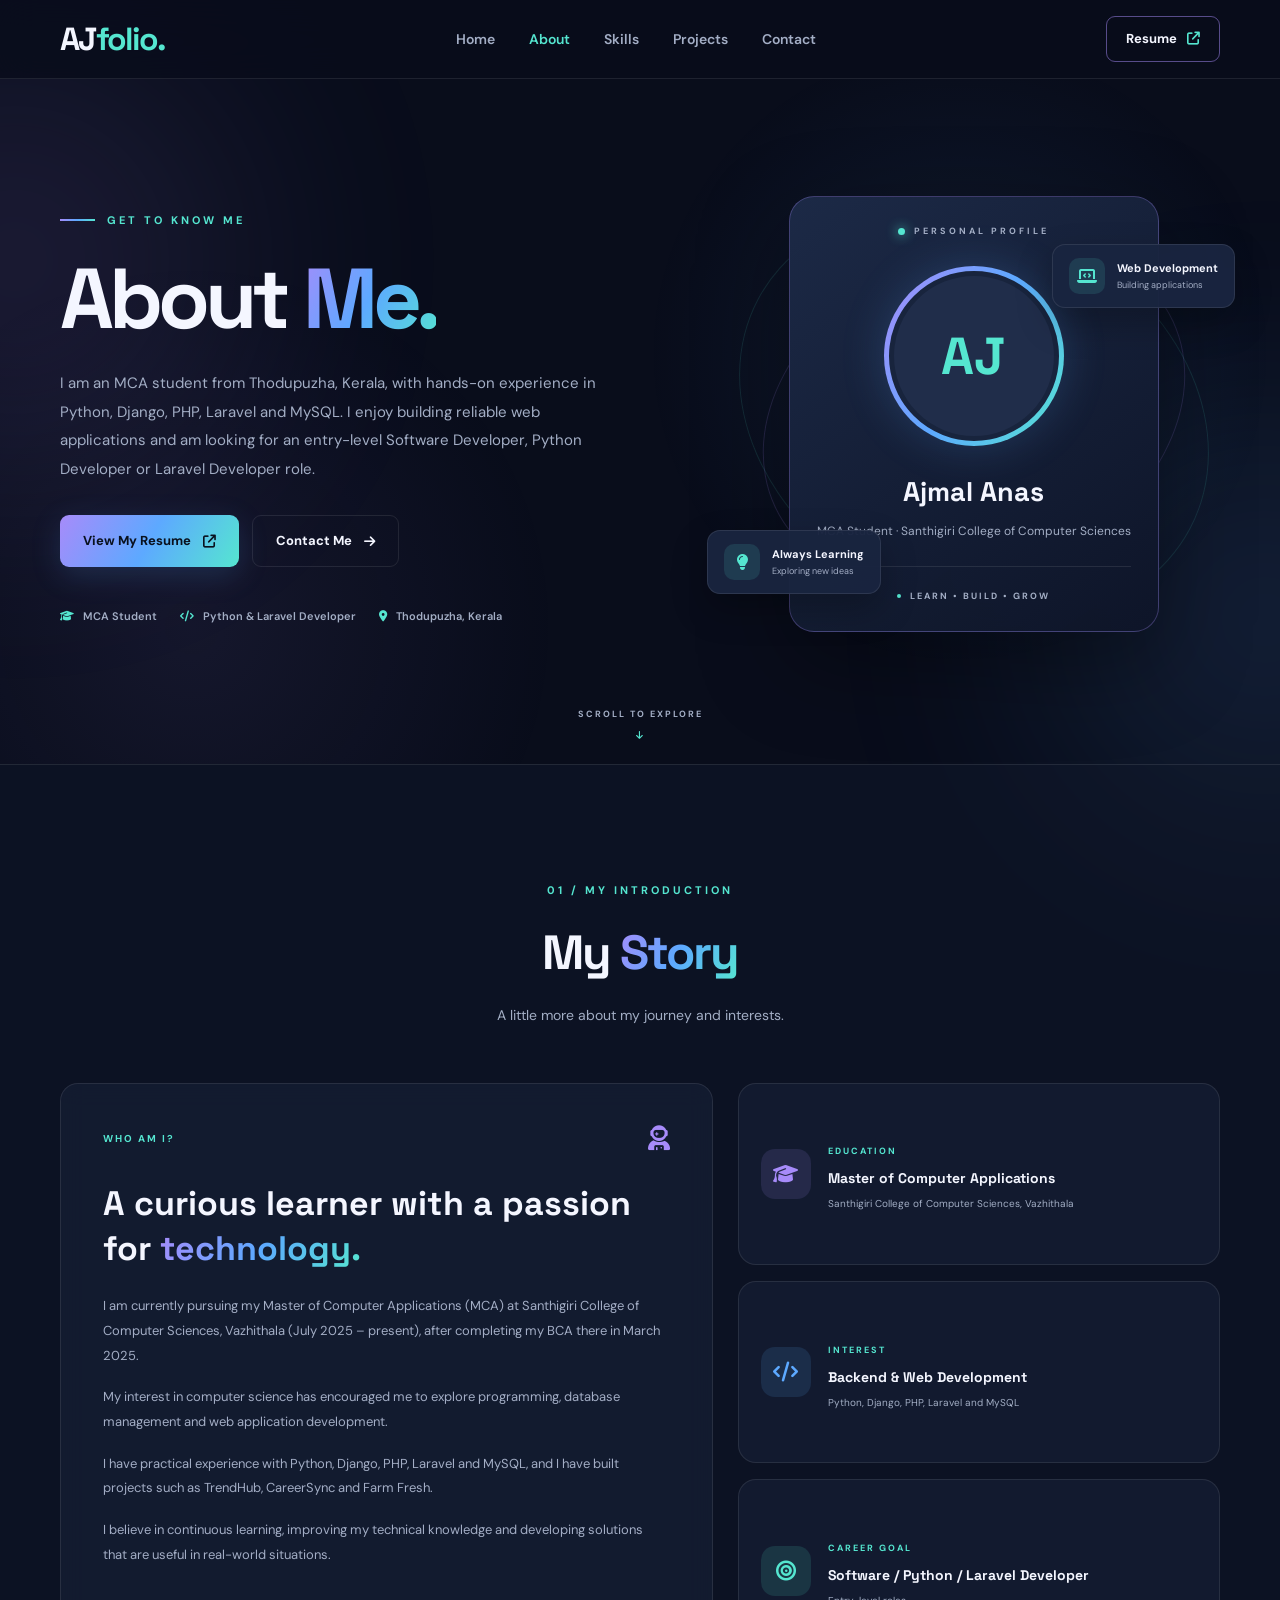
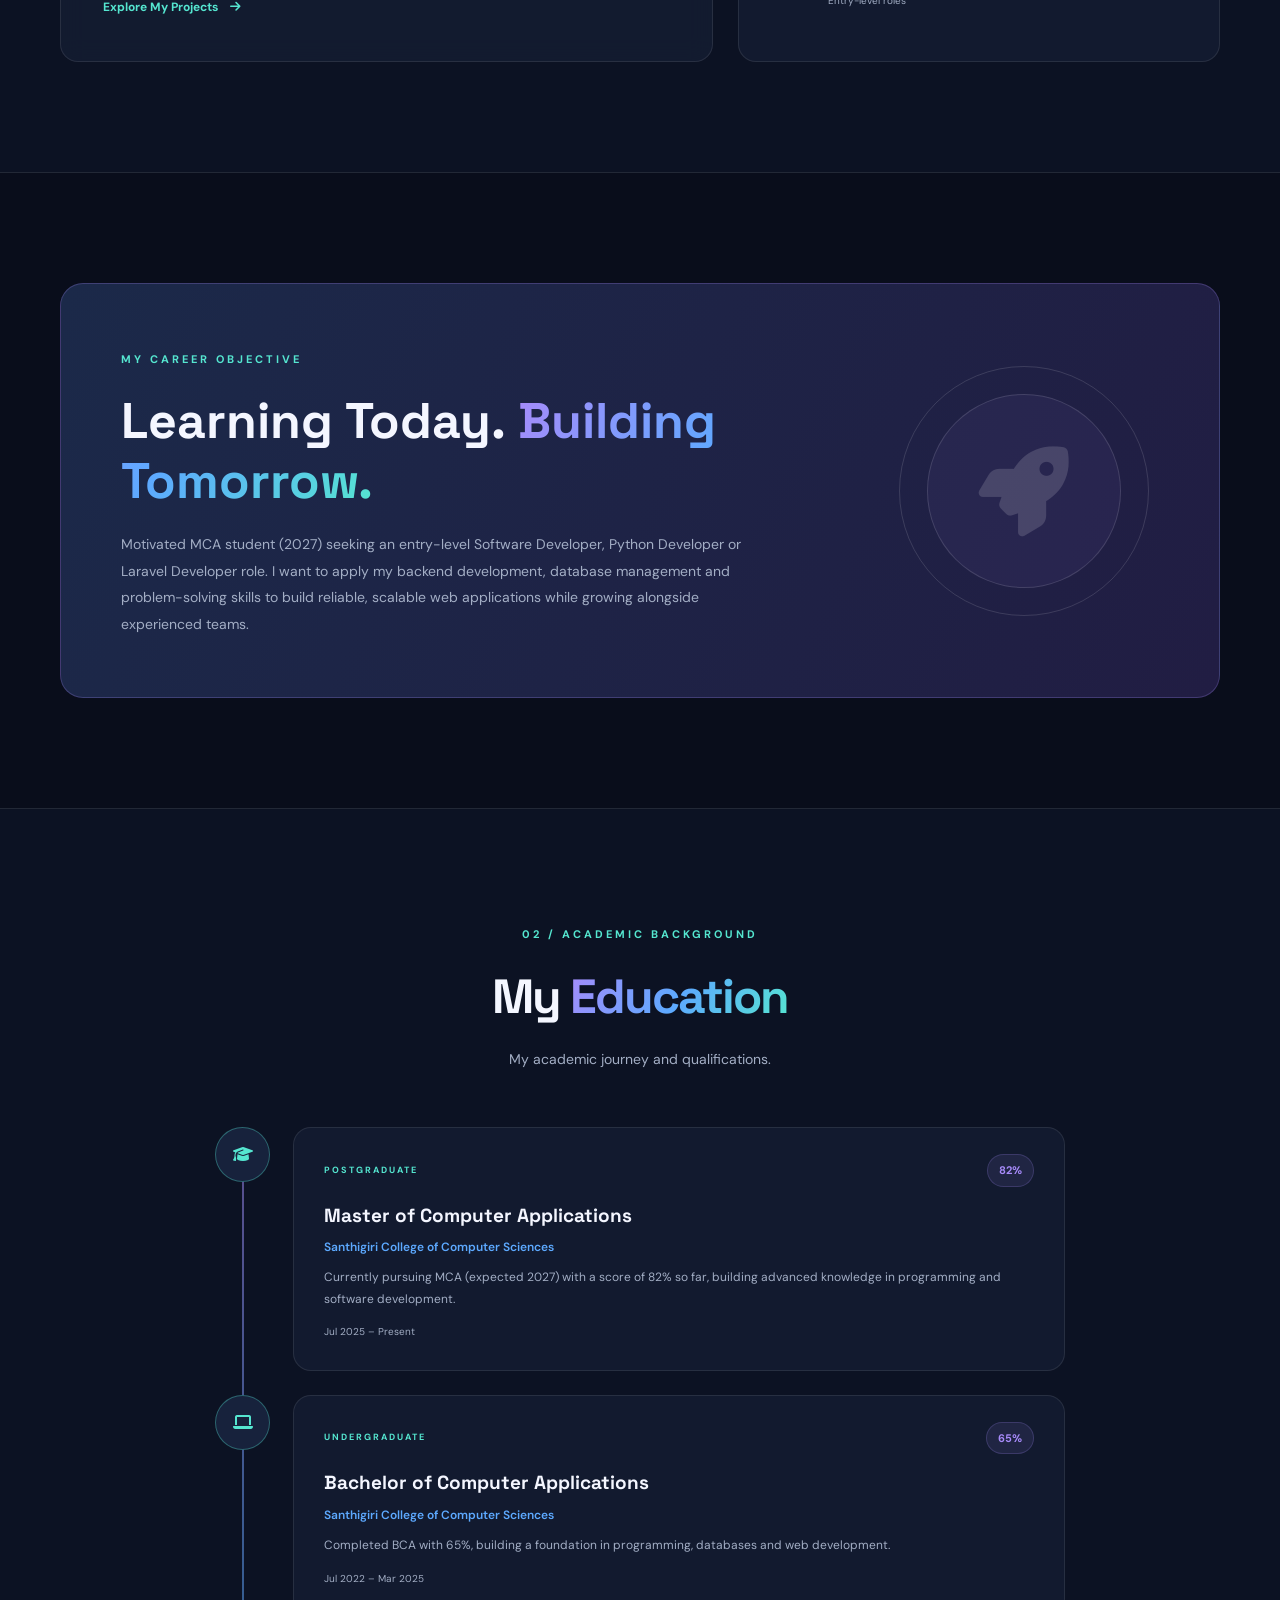
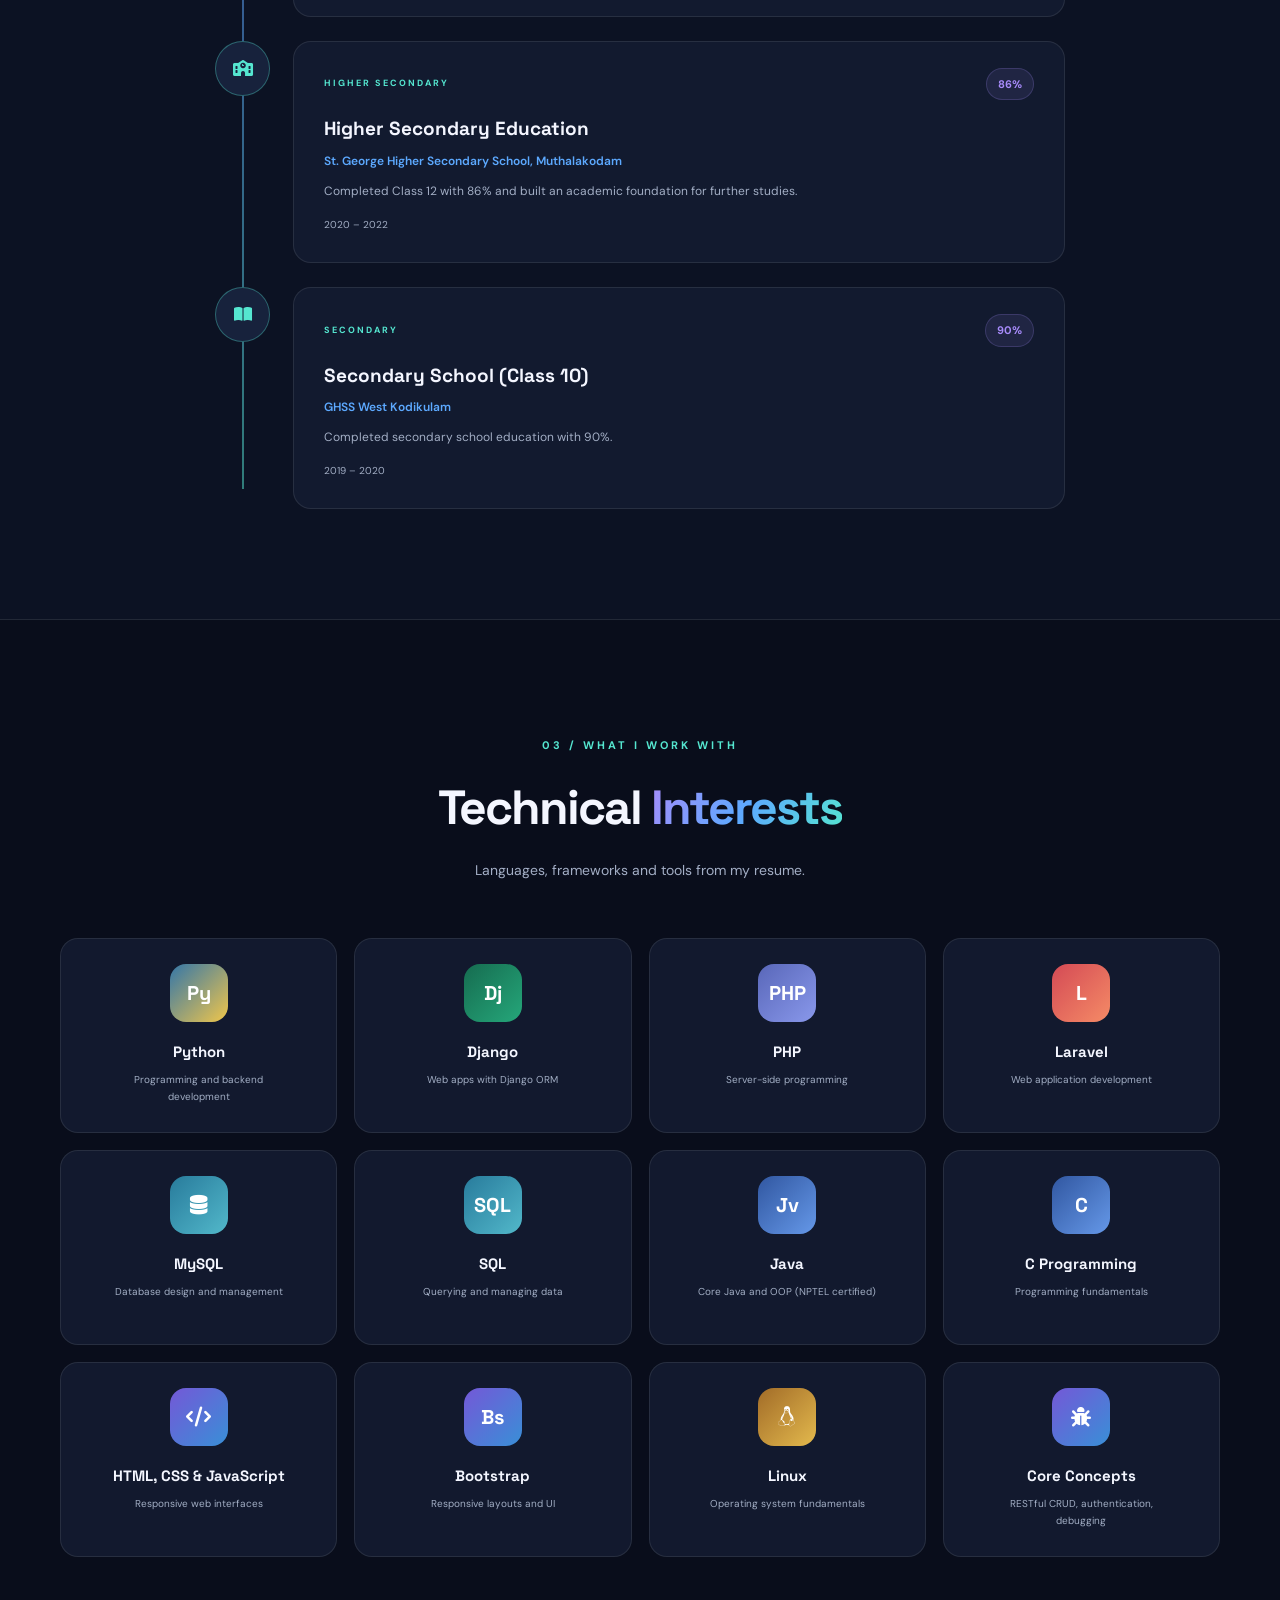
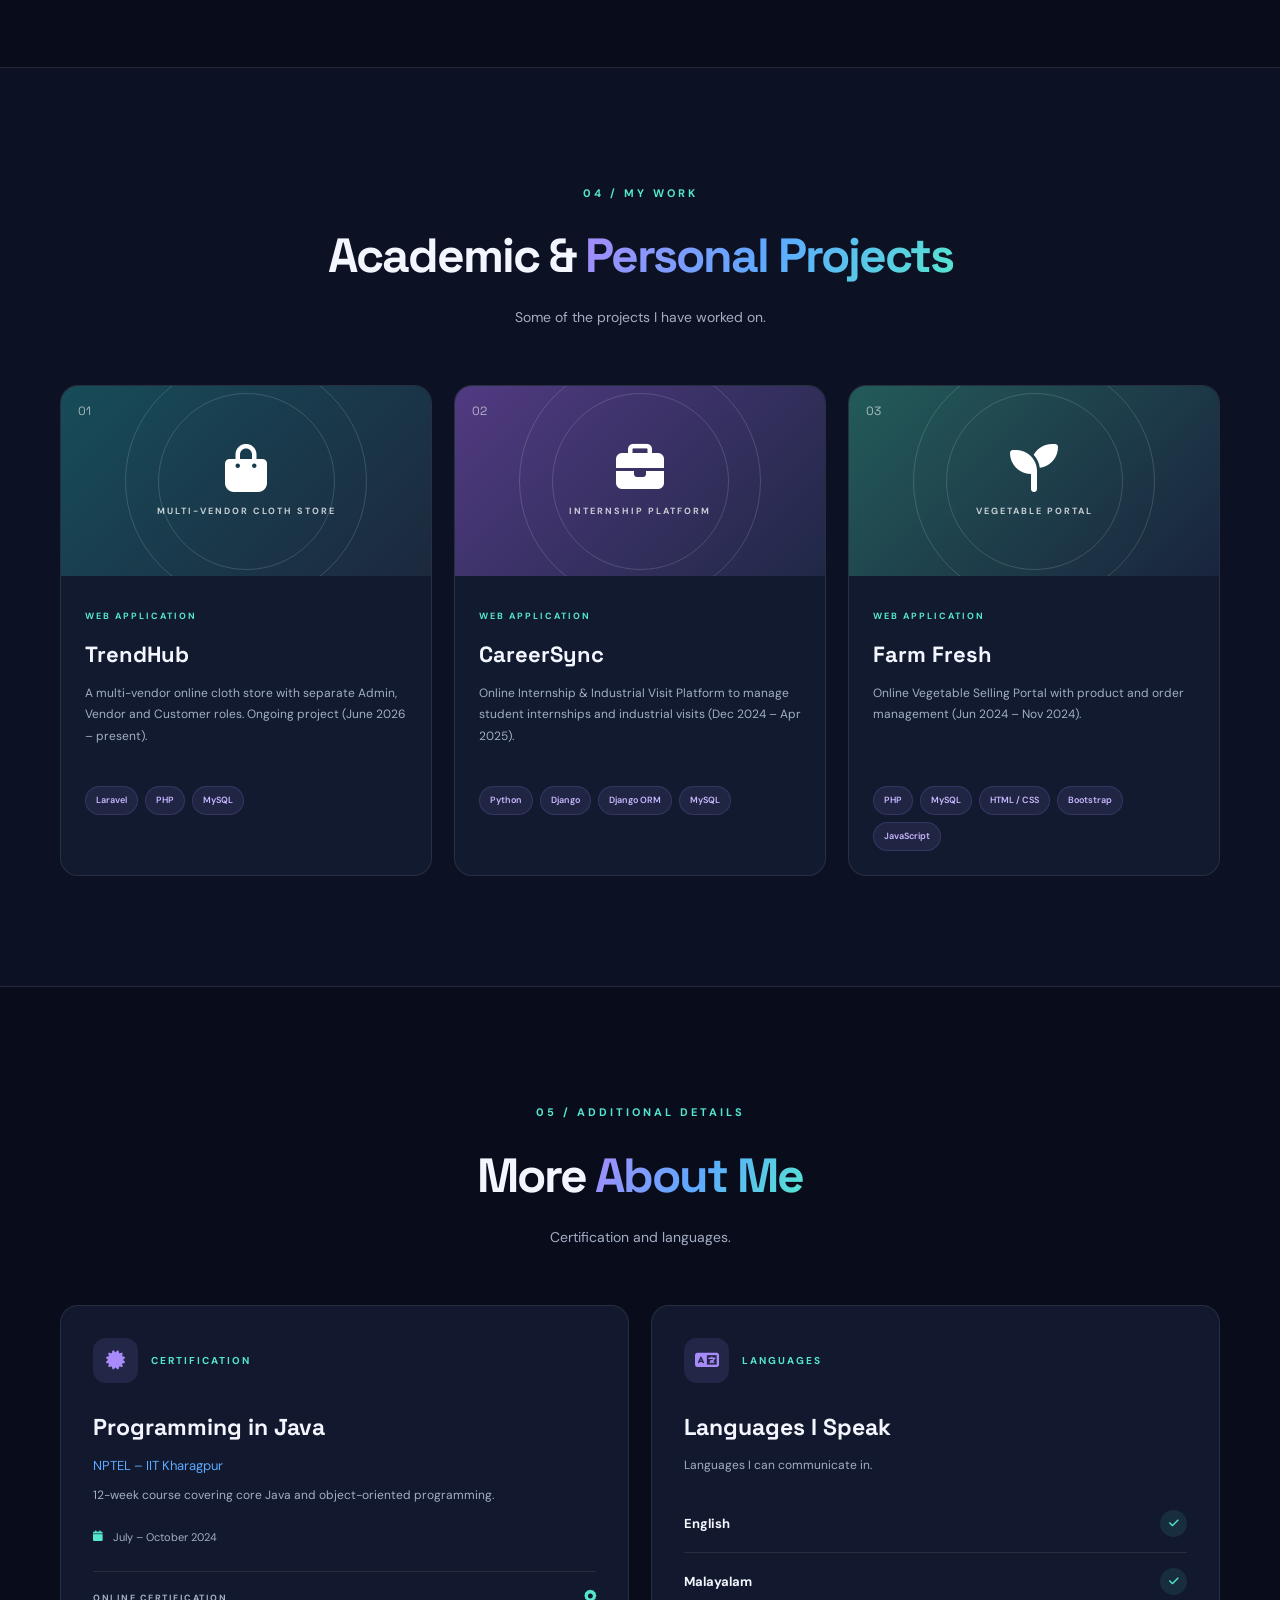
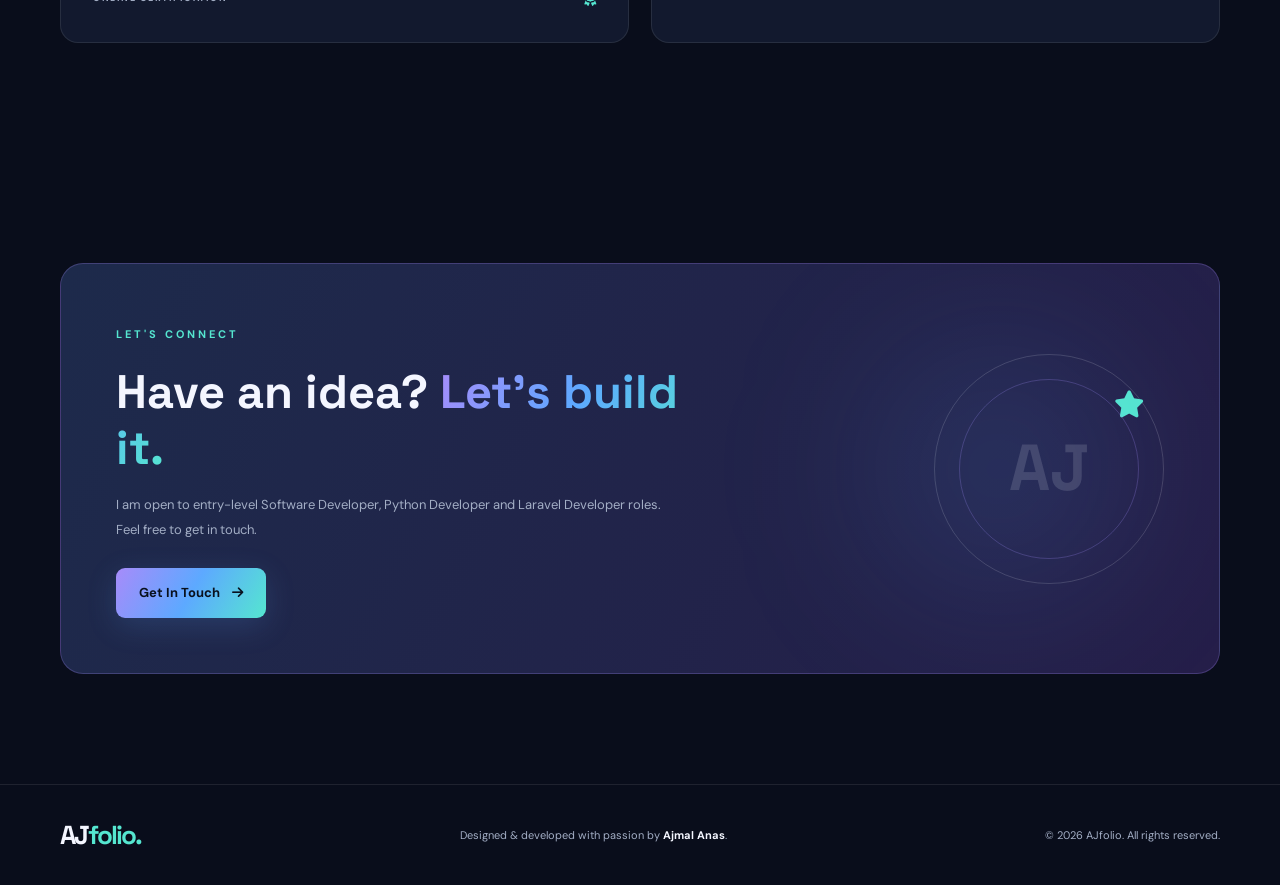
==== about.html @ 563aad04 "initial commit" ====
<!DOCTYPE html>
<html lang="en">
<head>
    <meta charset="UTF-8">
    <meta name="viewport" content="width=device-width, initial-scale=1.0">

    <title>About Me | AJfolio</title>

    <meta name="description" content="Learn more about my education, technical interests, projects and career goals.">

    <!-- Google Fonts -->
    <link rel="preconnect" href="https://fonts.googleapis.com">
    <link rel="preconnect" href="https://fonts.gstatic.com" crossorigin>

    <link href="https://fonts.googleapis.com/css2?family=DM+Sans:wght@400;500;600;700&family=Space+Grotesk:wght@400;500;600;700&display=swap" rel="stylesheet">

    <!-- Font Awesome -->
    <link rel="stylesheet"
          href="https://cdnjs.cloudflare.com/ajax/libs/font-awesome/6.5.2/css/all.min.css">

    <!-- Main CSS -->
    <link rel="stylesheet" href="Assets/css/style.css">

    <!-- About CSS -->
    <link rel="stylesheet" href="Assets/css/about.css">
</head>

<body class="about-page">

    <!-- Background Effects -->
    <div class="background-glow glow-one"></div>
    <div class="background-glow glow-two"></div>

    <!-- ================= HEADER ================= -->

    <header class="header">
        <nav class="navbar container">

            <a href="index.html" class="logo">
                AJ<span>folio.</span>
            </a>

            <ul class="nav-links" id="navLinks">
                <li><a href="index.html">Home</a></li>
                <li><a href="about.html" class="active">About</a></li>
                <li><a href="skills.html">Skills</a></li>
                <li><a href="projects.html">Projects</a></li>
                <li><a href="contact.html">Contact</a></li>
            </ul>

            <a href="Assets/documents/Ajmal_Anas_Resume_ATS.pdf"
               class="nav-resume"
               target="_blank"
               rel="noopener">
                Resume <span><i class="fa-solid fa-arrow-up-right-from-square"></i></span>
            </a>

            <button class="menu-toggle"
                    id="menuToggle"
                    type="button"
                    aria-label="Open navigation menu"
                    aria-expanded="false"
                    aria-controls="navLinks">
                <span></span>
                <span></span>
                <span></span>
            </button>

        </nav>
    </header>


    <main>

        <!-- ================= HERO ================= -->

        <section class="about-hero">

            <div class="container about-hero-grid">

                <div class="about-hero-content reveal">

                    <div class="about-eyebrow">
                        <span class="eyebrow-line"></span>
                        GET TO KNOW ME
                    </div>

                    <h1>
                        About <span class="gradient-text">Me.</span>
                    </h1>

                    <p class="about-hero-description">
                        I am an MCA student from Thodupuzha, Kerala, with hands-on
                        experience in Python, Django, PHP, Laravel and MySQL.
                        I enjoy building reliable web applications and am
                        looking for an entry-level Software Developer,
                        Python Developer or Laravel Developer role.
                    </p>

                    <div class="about-hero-actions">

                        <a href="Assets/documents/Ajmal_Anas_Resume_ATS.pdf"
                           class="btn btn-primary"
                           target="_blank"
                           rel="noopener">
                            View My Resume
                            <i class="fa-solid fa-arrow-up-right-from-square"></i>
                        </a>

                        <a href="contact.html" class="btn btn-outline">
                            Contact Me
                            <i class="fa-solid fa-arrow-right"></i>
                        </a>

                    </div>

                    <div class="about-quick-info">

                        <div>
                            <i class="fa-solid fa-graduation-cap"></i>
                            MCA Student
                        </div>

                        <div>
                            <i class="fa-solid fa-code"></i>
                            Python &amp; Laravel Developer
                        </div>

                        <div>
                            <i class="fa-solid fa-location-dot"></i>
                            Thodupuzha, Kerala
                        </div>

                    </div>

                </div>


                <!-- Profile Card -->

                <div class="about-hero-visual reveal">

                    <div class="about-orbit orbit-a"></div>
                    <div class="about-orbit orbit-b"></div>

                    <div class="about-image-frame">

                        <div class="image-top-label">
                            <span class="status-dot"></span>
                            PERSONAL PROFILE
                        </div>

                        <div class="about-profile-image">
                            <img src="Assets/images/profile.jpg"
                                 alt="My profile photo"
                                 onerror="this.style.display='none'; this.nextElementSibling.style.display='grid';">

                            <div class="about-image-fallback">
                                AJ
                            </div>
                        </div>

                        <h2>Ajmal Anas</h2>

                        <p>MCA Student · Santhigiri College of Computer Sciences</p>

                        <div class="image-bottom-label">
                            <span class="label-dot"></span>
                            LEARN • BUILD • GROW
                        </div>

                    </div>

                    <div class="floating-note note-top">
                        <i class="fa-solid fa-laptop-code"></i>
                        <div>
                            <strong>Web Development</strong>
                            <small>Building applications</small>
                        </div>
                    </div>

                    <div class="floating-note note-bottom">
                        <i class="fa-solid fa-lightbulb"></i>
                        <div>
                            <strong>Always Learning</strong>
                            <small>Exploring new ideas</small>
                        </div>
                    </div>

                </div>

            </div>

            <div class="about-hero-bottom">
                <span>SCROLL TO EXPLORE</span>
                <i class="fa-solid fa-arrow-down"></i>
            </div>

        </section>


        <!-- ================= MY STORY ================= -->

        <section class="section about-story-section">

            <div class="container">

                <div class="section-heading reveal">
                    <span class="section-label">01 / MY INTRODUCTION</span>
                    <h2>My <span class="gradient-text">Story</span></h2>
                    <p>A little more about my journey and interests.</p>
                </div>


                <div class="story-layout">

                    <div class="story-main-card reveal">

                        <div class="story-card-top">
                            <span class="card-index">WHO AM I?</span>
                            <i class="fa-solid fa-user-astronaut"></i>
                        </div>

                        <h3>
                            A curious learner with a passion for
                            <span class="gradient-text">technology.</span>
                        </h3>

                        <p>
                            I am currently pursuing my Master of Computer
                            Applications (MCA) at Santhigiri College of
                            Computer Sciences, Vazhithala (July 2025 – present),
                            after completing my BCA there in March 2025.
                        </p>

                        <p>
                            My interest in computer science has encouraged
                            me to explore programming, database management
                            and web application development.
                        </p>

                        <p>
                            I have practical experience with Python, Django,
                            PHP, Laravel and MySQL, and I have built projects
                            such as TrendHub, CareerSync and Farm Fresh.
                        </p>

                        <p>
                            I believe in continuous learning, improving my
                            technical knowledge and developing solutions
                            that are useful in real-world situations.
                        </p>

                        <a href="projects.html" class="story-link">
                            Explore My Projects
                            <i class="fa-solid fa-arrow-right"></i>
                        </a>

                    </div>


                    <div class="story-side">

                        <div class="story-info-card reveal">

                            <div class="story-info-icon purple-icon">
                                <i class="fa-solid fa-graduation-cap"></i>
                            </div>

                            <div>
                                <span>EDUCATION</span>
                                <h4>Master of Computer Applications</h4>
                                <p>Santhigiri College of Computer Sciences, Vazhithala</p>
                            </div>

                        </div>


                        <div class="story-info-card reveal">

                            <div class="story-info-icon blue-icon">
                                <i class="fa-solid fa-code"></i>
                            </div>

                            <div>
                                <span>INTEREST</span>
                                <h4>Backend &amp; Web Development</h4>
                                <p>Python, Django, PHP, Laravel and MySQL</p>
                            </div>

                        </div>


                        <div class="story-info-card reveal">

                            <div class="story-info-icon cyan-icon">
                                <i class="fa-solid fa-bullseye"></i>
                            </div>

                            <div>
                                <span>CAREER GOAL</span>
                                <h4>Software / Python / Laravel Developer</h4>
                                <p>Entry-level roles</p>
                            </div>

                        </div>

                    </div>

                </div>

            </div>

        </section>


        <!-- ================= CAREER OBJECTIVE ================= -->

        <section class="section objective-section">

            <div class="container">

                <div class="objective-card reveal">

                    <div class="objective-content">

                        <span class="section-label">MY CAREER OBJECTIVE</span>

                        <h2>
                            Learning Today.
                            <span class="gradient-text">Building Tomorrow.</span>
                        </h2>

                        <p>
                            Motivated MCA student (2027) seeking an entry-level
                            Software Developer, Python Developer or Laravel
                            Developer role. I want to apply my backend
                            development, database management and
                            problem-solving skills to build reliable, scalable
                            web applications while growing alongside
                            experienced teams.
                        </p>

                    </div>

                    <div class="objective-decoration">
                        <div class="objective-circle circle-one"></div>
                        <div class="objective-circle circle-two"></div>
                        <i class="fa-solid fa-rocket"></i>
                    </div>

                </div>

            </div>

        </section>


        <!-- ================= EDUCATION ================= -->

        <section class="section education-section">

            <div class="container">

                <div class="section-heading reveal">
                    <span class="section-label">02 / ACADEMIC BACKGROUND</span>
                    <h2>My <span class="gradient-text">Education</span></h2>
                    <p>My academic journey and qualifications.</p>
                </div>


                <div class="education-timeline">

                    <div class="education-item reveal">

                        <div class="education-marker">
                            <i class="fa-solid fa-graduation-cap"></i>
                        </div>

                        <div class="education-card">

                            <div class="education-top">
                                <span class="education-level">POSTGRADUATE</span>
                                <span class="education-score">82%</span>
                            </div>

                            <h3>Master of Computer Applications</h3>

                            <h4>Santhigiri College of Computer Sciences</h4>

                            <p>
                                Currently pursuing MCA (expected 2027) with a
                                score of 82% so far, building advanced knowledge
                                in programming and software development.
                            </p>

                            <span class="education-period">Jul 2025 – Present</span>

                        </div>

                    </div>


                    <div class="education-item reveal">

                        <div class="education-marker">
                            <i class="fa-solid fa-laptop"></i>
                        </div>

                        <div class="education-card">

                            <div class="education-top">
                                <span class="education-level">UNDERGRADUATE</span>
                                <span class="education-score">65%</span>
                            </div>

                            <h3>Bachelor of Computer Applications</h3>

                            <h4>Santhigiri College of Computer Sciences</h4>

                            <p>
                                Completed BCA with 65%, building a foundation in
                                programming, databases and web development.
                            </p>

                            <span class="education-period">Jul 2022 – Mar 2025</span>

                        </div>

                    </div>


                    <div class="education-item reveal">

                        <div class="education-marker">
                            <i class="fa-solid fa-school"></i>
                        </div>

                        <div class="education-card">

                            <div class="education-top">
                                <span class="education-level">HIGHER SECONDARY</span>
                                <span class="education-score">86%</span>
                            </div>

                            <h3>Higher Secondary Education</h3>

                            <h4>St. George Higher Secondary School, Muthalakodam</h4>

                            <p>
                                Completed Class 12 with 86% and built an
                                academic foundation for further studies.
                            </p>

                            <span class="education-period">2020 – 2022</span>

                        </div>

                    </div>


                    <div class="education-item reveal">

                        <div class="education-marker">
                            <i class="fa-solid fa-book-open"></i>
                        </div>

                        <div class="education-card">

                            <div class="education-top">
                                <span class="education-level">SECONDARY</span>
                                <span class="education-score">90%</span>
                            </div>

                            <h3>Secondary School (Class 10)</h3>

                            <h4>GHSS West Kodikulam</h4>

                            <p>
                                Completed secondary school education with 90%.
                            </p>

                            <span class="education-period">2019 – 2020</span>

                        </div>

                    </div>

                </div>

            </div>

        </section>


        <!-- ================= TECHNICAL INTERESTS ================= -->

        <section class="section interests-section">

            <div class="container">

                <div class="section-heading reveal">
                    <span class="section-label">03 / WHAT I WORK WITH</span>
                    <h2>Technical <span class="gradient-text">Interests</span></h2>
                    <p>Languages, frameworks and tools from my resume.</p>
                </div>


                <div class="interest-grid">

                    <div class="interest-card reveal">
                        <div class="interest-icon python-icon">Py</div>
                        <h3>Python</h3>
                        <p>Programming and backend development</p>
                    </div>
                    <div class="interest-card reveal">
                        <div class="interest-icon django-icon">Dj</div>
                        <h3>Django</h3>
                        <p>Web apps with Django ORM</p>
                    </div>
                    <div class="interest-card reveal">
                        <div class="interest-icon php-icon">PHP</div>
                        <h3>PHP</h3>
                        <p>Server-side programming</p>
                    </div>
                    <div class="interest-card reveal">
                        <div class="interest-icon laravel-icon">L</div>
                        <h3>Laravel</h3>
                        <p>Web application development</p>
                    </div>
                    <div class="interest-card reveal">
                        <div class="interest-icon mysql-icon"><i class="fa-solid fa-database"></i></div>
                        <h3>MySQL</h3>
                        <p>Database design and management</p>
                    </div>
                    <div class="interest-card reveal">
                        <div class="interest-icon mysql-icon">SQL</div>
                        <h3>SQL</h3>
                        <p>Querying and managing data</p>
                    </div>
                    <div class="interest-card reveal">
                        <div class="interest-icon c-icon">Jv</div>
                        <h3>Java</h3>
                        <p>Core Java and OOP (NPTEL certified)</p>
                    </div>
                    <div class="interest-card reveal">
                        <div class="interest-icon c-icon">C</div>
                        <h3>C Programming</h3>
                        <p>Programming fundamentals</p>
                    </div>
                    <div class="interest-card reveal">
                        <div class="interest-icon web-icon"><i class="fa-solid fa-code"></i></div>
                        <h3>HTML, CSS &amp; JavaScript</h3>
                        <p>Responsive web interfaces</p>
                    </div>
                    <div class="interest-card reveal">
                        <div class="interest-icon web-icon">Bs</div>
                        <h3>Bootstrap</h3>
                        <p>Responsive layouts and UI</p>
                    </div>
                    <div class="interest-card reveal">
                        <div class="interest-icon linux-icon"><i class="fa-brands fa-linux"></i></div>
                        <h3>Linux</h3>
                        <p>Operating system fundamentals</p>
                    </div>
                    <div class="interest-card reveal">
                        <div class="interest-icon web-icon"><i class="fa-solid fa-bug"></i></div>
                        <h3>Core Concepts</h3>
                        <p>RESTful CRUD, authentication, debugging</p>
                    </div>

                </div>

            </div>

        </section>


        <!-- ================= PROJECTS ================= -->

        <section class="section about-projects-section">

            <div class="container">

                <div class="section-heading reveal">
                    <span class="section-label">04 / MY WORK</span>
                    <h2>Academic &amp; <span class="gradient-text">Personal Projects</span></h2>
                    <p>Some of the projects I have worked on.</p>
                </div>


                <div class="about-project-grid">

                    <!-- TrendHub -->

                    <article class="about-project-card reveal">

                        <div class="about-project-art art-trendhub">

                            <span class="project-art-number">01</span>

                            <i class="fa-solid fa-bag-shopping"></i>

                            <span class="art-caption">MULTI-VENDOR CLOTH STORE</span>

                        </div>

                        <div class="about-project-body">

                            <span class="project-type">WEB APPLICATION</span>

                            <h3>TrendHub</h3>

                            <p>
                                A multi-vendor online cloth store with separate
                                Admin, Vendor and Customer roles. Ongoing
                                project (June 2026 – present).
                            </p>

                            <div class="about-project-tags">
                                <span>Laravel</span>
                                <span>PHP</span>
                                <span>MySQL</span>
                            </div>

                        </div>

                    </article>


                    <!-- CareerSync -->

                    <article class="about-project-card reveal">

                        <div class="about-project-art art-career">

                            <span class="project-art-number">02</span>

                            <i class="fa-solid fa-briefcase"></i>

                            <span class="art-caption">INTERNSHIP PLATFORM</span>

                        </div>

                        <div class="about-project-body">

                            <span class="project-type">WEB APPLICATION</span>

                            <h3>CareerSync</h3>

                            <p>
                                Online Internship &amp; Industrial Visit Platform
                                to manage student internships and industrial
                                visits (Dec 2024 – Apr 2025).
                            </p>

                            <div class="about-project-tags">
                                <span>Python</span>
                                <span>Django</span>
                                <span>Django ORM</span>
                                <span>MySQL</span>
                            </div>

                        </div>

                    </article>


                    <!-- Farm Fresh -->

                    <article class="about-project-card reveal">

                        <div class="about-project-art art-farm">

                            <span class="project-art-number">03</span>

                            <i class="fa-solid fa-seedling"></i>

                            <span class="art-caption">VEGETABLE PORTAL</span>

                        </div>

                        <div class="about-project-body">

                            <span class="project-type">WEB APPLICATION</span>

                            <h3>Farm Fresh</h3>

                            <p>
                                Online Vegetable Selling Portal with product
                                and order management (Jun 2024 – Nov 2024).
                            </p>

                            <div class="about-project-tags">
                                <span>PHP</span>
                                <span>MySQL</span>
                                <span>HTML / CSS</span>
                                <span>Bootstrap</span>
                                <span>JavaScript</span>
                            </div>

                        </div>

                    </article>

                </div>

            </div>

        </section>


        <!-- ================= CERTIFICATION & LANGUAGES ================= -->

        <section class="section extra-section">

            <div class="container">

                <div class="section-heading reveal">
                    <span class="section-label">05 / ADDITIONAL DETAILS</span>
                    <h2>More <span class="gradient-text">About Me</span></h2>
                    <p>Certification and languages.</p>
                </div>


                <div class="extra-grid">

                    <!-- Certification -->

                    <div class="extra-card reveal">

                        <div class="extra-card-heading">
                            <div class="extra-icon">
                                <i class="fa-solid fa-certificate"></i>
                            </div>
                            <span>CERTIFICATION</span>
                        </div>

                        <h3>Programming in Java</h3>

                        <p class="certificate-provider">
                            NPTEL – IIT Kharagpur
                        </p>

                        <p class="language-description">
                            12-week course covering core Java and
                            object-oriented programming.
                        </p>

                        <div class="certificate-detail">
                            <i class="fa-solid fa-calendar"></i>
                            July – October 2024
                        </div>

                        <div class="certificate-footer">
                            <span>ONLINE CERTIFICATION</span>
                            <i class="fa-solid fa-award"></i>
                        </div>

                    </div>


                    <!-- Languages -->

                    <div class="extra-card reveal">

                        <div class="extra-card-heading">
                            <div class="extra-icon">
                                <i class="fa-solid fa-language"></i>
                            </div>
                            <span>LANGUAGES</span>
                        </div>

                        <h3>Languages I Speak</h3>

                        <p class="language-description">
                            Languages I can communicate in.
                        </p>

                        <div class="language-item">
                            <div>
                                <span>English</span>
                            </div>
                            <i class="fa-solid fa-check"></i>
                        </div>

                        <div class="language-item">
                            <div>
                                <span>Malayalam</span>
                            </div>
                            <i class="fa-solid fa-check"></i>
                        </div>

                    </div>

                </div>

            </div>

        </section>


        <!-- ================= CONTACT CTA ================= -->

        <section class="section about-cta-section">

            <div class="container">

                <div class="about-cta-card reveal">

                    <div class="about-cta-content">

                        <span class="section-label">LET'S CONNECT</span>

                        <h2>
                            Have an idea?
                            <span class="gradient-text">Let's build it.</span>
                        </h2>

                        <p>
                            I am open to entry-level Software Developer,
                            Python Developer and Laravel Developer roles.
                            Feel free to get in touch.
                        </p>

                        <a href="contact.html" class="btn btn-primary">
                            Get In Touch
                            <i class="fa-solid fa-arrow-right"></i>
                        </a>

                    </div>

                    <div class="cta-symbol">
                        AJ
                        <i class="fa-solid fa-star"></i>
                    </div>

                    <div class="cta-glow"></div>

                </div>

            </div>

        </section>

    </main>


    <!-- ================= FOOTER ================= -->

    <footer class="footer">

        <div class="container footer-content">

            <a href="index.html" class="logo">
                AJ<span>folio.</span>
            </a>

            <p>
                Designed & developed with passion by
                <strong>Ajmal Anas</strong>.
            </p>

            <p>
                © <span id="year"></span> AJfolio. All rights reserved.
            </p>

        </div>

    </footer>


    <!-- Back To Top -->

    <button class="back-to-top"
            id="backToTop"
            type="button"
            aria-label="Back to top">
        <i class="fa-solid fa-arrow-up"></i>
    </button>


    <!-- JavaScript -->
    <script src="Assets/js/script.js"></script>

</body>
</html>
---- Assets/css/style.css ----
/* ================================
   AJFOLIO - MODERN PORTFOLIO DESIGN
================================ */

:root {
    --bg: #090d1b;
    --bg-soft: #10172a;
    --card: rgba(21, 30, 52, 0.78);
    --card-solid: #151e34;
    --text: #f4f6ff;
    --muted: #a3aec5;
    --purple: #a78bfa;
    --blue: #5da9ff;
    --cyan: #55e6d0;
    --border: rgba(255, 255, 255, 0.09);
    --gradient: linear-gradient(120deg, #a78bfa, #5da9ff, #55e6d0);
    --font: "DM Sans", sans-serif;
    --heading: "Space Grotesk", sans-serif;
}

* {
    margin: 0;
    padding: 0;
    box-sizing: border-box;
}

html {
    scroll-behavior: smooth;
    scroll-padding-top: 90px;
}

body {
    min-width: 320px;
    overflow-x: hidden;
    background: var(--bg);
    color: var(--text);
    font-family: var(--font);
    line-height: 1.7;
}

a {
    color: inherit;
    text-decoration: none;
}

button {
    font: inherit;
}

.container {
    width: min(1160px, calc(100% - 48px));
    margin: auto;
}

.section {
    padding: 110px 0;
    position: relative;
}

/* Background decoration */

.background-glow {
    position: fixed;
    width: 430px;
    height: 430px;
    border-radius: 50%;
    filter: blur(130px);
    opacity: 0.13;
    pointer-events: none;
    z-index: -1;
}

.glow-one {
    top: 5%;
    left: -200px;
    background: var(--purple);
}

.glow-two {
    right: -200px;
    top: 45%;
    background: var(--blue);
}

/* Header */

.header {
    position: sticky;
    top: 0;
    z-index: 1000;
    background: rgba(9, 13, 27, 0.82);
    backdrop-filter: blur(18px);
    border-bottom: 1px solid var(--border);
}

.navbar {
    min-height: 78px;
    display: flex;
    align-items: center;
    justify-content: space-between;
    gap: 25px;
}

.logo {
    font-family: var(--heading);
    font-size: 32px;
    font-weight: 700;
    letter-spacing: -2px;
}

.logo span {
    color: var(--cyan);
}

.nav-links {
    display: flex;
    align-items: center;
    gap: 34px;
    list-style: none;
}

.nav-links a {
    color: var(--muted);
    font-size: 14px;
    font-weight: 600;
    transition: color 0.3s;
}

.nav-links a:hover,
.nav-links a.active {
    color: var(--cyan);
}

.nav-resume {
    padding: 11px 19px;
    border: 1px solid rgba(167, 139, 250, 0.5);
    border-radius: 9px;
    font-size: 13px;
    font-weight: 700;
    transition: 0.3s;
}

.nav-resume span {
    margin-left: 7px;
    color: var(--cyan);
}

.nav-resume:hover {
    background: rgba(167, 139, 250, 0.13);
    border-color: var(--purple);
    transform: translateY(-2px);
}

.menu-toggle {
    display: none;
    width: 42px;
    height: 42px;
    background: transparent;
    border: 1px solid var(--border);
    border-radius: 9px;
    cursor: pointer;
}

.menu-toggle span {
    display: block;
    width: 19px;
    height: 2px;
    margin: 5px auto;
    background: var(--text);
    transition: 0.3s;
}

/* Hero */

.hero {
    min-height: 690px;
    display: flex;
    align-items: center;
    padding-top: 80px;
    padding-bottom: 110px;
}

.hero-grid {
    display: grid;
    grid-template-columns: 1.1fr 0.9fr;
    align-items: center;
    gap: 70px;
}

.availability {
    display: inline-flex;
    align-items: center;
    gap: 10px;
    padding: 8px 14px;
    border: 1px solid rgba(85, 230, 208, 0.23);
    border-radius: 30px;
    color: var(--cyan);
    background: rgba(85, 230, 208, 0.06);
    font-size: 12px;
    font-weight: 600;
    margin-bottom: 28px;
}

.status-dot {
    width: 8px;
    height: 8px;
    border-radius: 50%;
    background: var(--cyan);
    box-shadow: 0 0 12px var(--cyan);
}

.intro-text {
    font-size: 14px;
    letter-spacing: 5px;
    font-weight: 700;
    color: var(--muted);
}

.hero h1 {
    font-family: var(--heading);
    font-size: clamp(52px, 7vw, 82px);
    line-height: 1.1;
    letter-spacing: -5px;
    margin: 10px 0;
}

.gradient-text {
    background: var(--gradient);
    -webkit-background-clip: text;
    background-clip: text;
    color: transparent;
}

.hero h2 {
    font-family: var(--heading);
    font-size: clamp(20px, 3vw, 27px);
    font-weight: 500;
    margin: 16px 0;
}

#typingText {
    color: var(--cyan);
}

.typing-cursor {
    color: var(--purple);
    animation: blink 0.8s infinite;
}

@keyframes blink {
    50% { opacity: 0; }
}

.hero-description {
    max-width: 540px;
    color: var(--muted);
    font-size: 15px;
    line-height: 1.9;
    margin: 20px 0 30px;
}

.hero-buttons {
    display: flex;
    flex-wrap: wrap;
    gap: 14px;
}

.btn {
    display: inline-flex;
    align-items: center;
    justify-content: center;
    gap: 12px;
    padding: 14px 23px;
    border-radius: 9px;
    font-size: 13px;
    font-weight: 700;
    transition: 0.3s;
}

.btn-primary {
    color: #09111e;
    background: var(--gradient);
    box-shadow: 0 8px 30px rgba(93, 169, 255, 0.17);
}

.btn-primary:hover {
    transform: translateY(-4px);
    box-shadow: 0 12px 35px rgba(93, 169, 255, 0.3);
}

.btn-outline {
    border: 1px solid var(--border);
    color: var(--text);
}

.btn-outline:hover {
    border-color: var(--purple);
    color: var(--purple);
    transform: translateY(-3px);
}

.social-links {
    display: flex;
    gap: 12px;
    margin-top: 35px;
}

.social-links a {
    display: grid;
    place-items: center;
    width: 39px;
    height: 39px;
    border: 1px solid var(--border);
    border-radius: 50%;
    color: var(--muted);
    font-size: 13px;
    font-weight: 700;
    transition: 0.3s;
}

.social-links a:hover {
    color: var(--cyan);
    border-color: var(--cyan);
    transform: translateY(-4px);
}

/* Hero profile card */

.hero-visual {
    min-height: 480px;
    position: relative;
    display: grid;
    place-items: center;
}

.profile-card {
    position: relative;
    z-index: 2;
    width: min(350px, 85%);
    padding: 25px;
    text-align: center;
    background: linear-gradient(145deg, rgba(28, 41, 69, 0.96), rgba(14, 21, 40, 0.97));
    border: 1px solid rgba(167, 139, 250, 0.25);
    border-radius: 24px;
    box-shadow: 0 25px 80px rgba(0, 0, 0, 0.35);
}

.profile-top {
    display: flex;
    align-items: center;
    justify-content: space-between;
    margin-bottom: 25px;
}

.profile-label {
    color: var(--muted);
    font-size: 10px;
    letter-spacing: 3px;
    font-weight: 700;
}

.profile-menu {
    color: var(--cyan);
    letter-spacing: 3px;
}

.profile-image {
    width: 145px;
    height: 145px;
    margin: 0 auto 20px;
    padding: 5px;
    border-radius: 50%;
    background: var(--gradient);
}

.profile-image img,
.profile-fallback {
    width: 100%;
    height: 100%;
    border-radius: 50%;
    object-fit: cover;
    border: 4px solid #18233b;
}

.profile-fallback {
    display: none;
    place-items: center;
    background: #202d4a;
    color: var(--cyan);
    font-family: var(--heading);
    font-size: 45px;
    font-weight: 700;
}

.profile-card h3 {
    font-family: var(--heading);
    font-size: 23px;
}

.profile-card > p {
    color: var(--muted);
    font-size: 12px;
    margin-top: 5px;
}

.profile-tags {
    display: flex;
    justify-content: center;
    gap: 8px;
    flex-wrap: wrap;
    margin: 20px 0 24px;
}

.profile-tags span,
.project-tech span {
    padding: 6px 11px;
    background: rgba(167, 139, 250, 0.1);
    border: 1px solid rgba(167, 139, 250, 0.15);
    border-radius: 20px;
    color: #c9b8ff;
    font-size: 10px;
    font-weight: 600;
}

.profile-bottom {
    display: grid;
    grid-template-columns: repeat(3, 1fr);
    padding-top: 19px;
    border-top: 1px solid var(--border);
}

.profile-bottom div {
    display: flex;
    flex-direction: column;
}

.profile-bottom strong {
    color: var(--cyan);
    font-family: var(--heading);
    font-size: 20px;
}

.profile-bottom small {
    color: var(--muted);
    font-size: 9px;
}

.orbit {
    position: absolute;
    border: 1px solid rgba(167, 139, 250, 0.16);
    border-radius: 50%;
    transform: rotate(-25deg);
}

.orbit-one {
    width: 430px;
    height: 310px;
}

.orbit-two {
    width: 490px;
    height: 370px;
    transform: rotate(30deg);
}

.floating-card {
    position: absolute;
    z-index: 3;
    display: flex;
    align-items: center;
    gap: 11px;
    padding: 12px 15px;
    background: rgba(25, 36, 61, 0.95);
    border: 1px solid var(--border);
    border-radius: 12px;
    box-shadow: 0 15px 35px rgba(0, 0, 0, 0.2);
}

.floating-code {
    top: 90px;
    right: -5px;
}

.floating-icon {
    display: grid;
    place-items: center;
    width: 34px;
    height: 34px;
    border-radius: 9px;
    background: rgba(85, 230, 208, 0.12);
    color: var(--cyan);
    font-size: 21px;
}

.floating-card div {
    display: flex;
    flex-direction: column;
}

.floating-card strong {
    font-size: 11px;
}

.floating-card small {
    color: var(--muted);
    font-size: 9px;
}

.floating-tech {
    bottom: 75px;
    left: -5px;
    font-size: 11px;
}

.floating-tech span {
    color: var(--purple);
    font-size: 20px;
}

.scroll-indicator {
    position: absolute;
    bottom: 27px;
    left: 50%;
    transform: translateX(-50%);
    display: flex;
    align-items: center;
    gap: 10px;
    color: var(--muted);
    font-size: 11px;
}

.scroll-indicator span {
    width: 18px;
    height: 28px;
    border: 1px solid var(--muted);
    border-radius: 15px;
    position: relative;
}

.scroll-indicator span::after {
    content: "";
    position: absolute;
    width: 3px;
    height: 6px;
    background: var(--cyan);
    top: 5px;
    left: 6px;
    border-radius: 5px;
    animation: scrollDown 1.4s infinite;
}

@keyframes scrollDown {
    to { transform: translateY(10px); opacity: 0; }
}

/* Section headings */

.section-heading {
    text-align: center;
    margin-bottom: 55px;
}

.section-label {
    color: var(--cyan);
    font-size: 11px;
    letter-spacing: 3px;
    font-weight: 700;
}

.section-heading h2 {
    font-family: var(--heading);
    font-size: clamp(34px, 5vw, 48px);
    letter-spacing: -2px;
    margin: 10px 0;
}

.section-heading p {
    color: var(--muted);
    font-size: 14px;
}

/* About */

.about-section {
    background: rgba(17, 25, 45, 0.48);
    border-top: 1px solid var(--border);
    border-bottom: 1px solid var(--border);
}

.about-grid {
    display: grid;
    grid-template-columns: 1.1fr 0.9fr;
    gap: 25px;
}

.about-main-card,
.info-card {
    background: var(--card);
    border: 1px solid var(--border);
    border-radius: 18px;
    backdrop-filter: blur(10px);
}

.about-main-card {
    padding: 38px;
}

.card-number,
.project-number {
    color: var(--cyan);
    font-size: 10px;
    letter-spacing: 2px;
    font-weight: 700;
}

.about-main-card h3 {
    max-width: 440px;
    font-family: var(--heading);
    font-size: 31px;
    line-height: 1.3;
    margin: 23px 0;
}

.about-main-card p {
    color: var(--muted);
    font-size: 14px;
    margin-bottom: 15px;
}

.text-link,
.project-link {
    display: inline-flex;
    gap: 10px;
    color: var(--cyan);
    font-size: 13px;
    font-weight: 700;
    margin-top: 18px;
}

.text-link:hover,
.project-link:hover {
    color: var(--purple);
}

.about-side {
    display: flex;
    flex-direction: column;
    gap: 15px;
}

.info-card {
    flex: 1;
    display: flex;
    align-items: center;
    gap: 18px;
    padding: 20px;
    transition: 0.3s;
}

.info-card:hover {
    transform: translateX(6px);
    border-color: rgba(85, 230, 208, 0.35);
}

.info-icon {
    display: grid;
    place-items: center;
    min-width: 48px;
    height: 48px;
    border-radius: 13px;
    background: rgba(167, 139, 250, 0.12);
    font-size: 21px;
}

.info-card h4 {
    font-size: 14px;
}

.info-card p {
    color: var(--cyan);
    font-size: 12px;
    font-weight: 600;
}

.info-card small {
    color: var(--muted);
    font-size: 10px;
}

/* Skills */

.skills-grid {
    display: grid;
    grid-template-columns: repeat(4, 1fr);
    gap: 17px;
}

.skill-card {
    padding: 25px 15px;
    text-align: center;
    background: var(--card);
    border: 1px solid var(--border);
    border-radius: 15px;
    transition: 0.3s;
}

.skill-card:hover {
    transform: translateY(-7px);
    border-color: rgba(93, 169, 255, 0.5);
    background: rgba(30, 43, 71, 0.85);
}

.skill-icon {
    display: grid;
    place-items: center;
    width: 55px;
    height: 55px;
    margin: 0 auto 15px;
    border-radius: 15px;
    font-family: var(--heading);
    font-size: 17px;
    font-weight: 700;
    color: white;
    background: linear-gradient(135deg, #7458d7, #398fd7);
}

.django { background: linear-gradient(135deg, #166c50, #25a77a); }
.php { background: linear-gradient(135deg, #5967b9, #8998eb); }
.laravel { background: linear-gradient(135deg, #d44a55, #f58b66); }
.mysql { background: linear-gradient(135deg, #287b9c, #52b8ca); }
.c-lang { background: linear-gradient(135deg, #3157a1, #6598e8); }
.linux { background: linear-gradient(135deg, #a26c28, #e3b94d); }
.git { background: linear-gradient(135deg, #c94c39, #ed8154); }

.skill-card h3 {
    font-size: 14px;
}

.skill-card p {
    color: var(--muted);
    font-size: 11px;
    margin-top: 5px;
}

/* Projects */

.projects-section {
    background: rgba(17, 25, 45, 0.48);
    border-top: 1px solid var(--border);
    border-bottom: 1px solid var(--border);
}

.projects-grid {
    display: grid;
    grid-template-columns: repeat(3, 1fr);
    gap: 22px;
}

.project-card {
    overflow: hidden;
    background: var(--card);
    border: 1px solid var(--border);
    border-radius: 17px;
    transition: 0.3s;
}

.project-card:hover {
    transform: translateY(-8px);
    border-color: rgba(167, 139, 250, 0.45);
    box-shadow: 0 20px 45px rgba(0, 0, 0, 0.2);
}

.project-visual {
    min-height: 175px;
    display: flex;
    flex-direction: column;
    align-items: center;
    justify-content: center;
    gap: 9px;
    position: relative;
    overflow: hidden;
}

.project-visual::before,
.project-visual::after {
    content: "";
    position: absolute;
    width: 160px;
    height: 160px;
    border: 1px solid rgba(255, 255, 255, 0.12);
    border-radius: 50%;
}

.project-visual::after {
    width: 230px;
    height: 230px;
}

.project-one {
    background: linear-gradient(135deg, #174c59, #1c283e);
}

.project-two {
    background: linear-gradient(135deg, #513a82, #202846);
}

.project-three {
    background: linear-gradient(135deg, #23538b, #19243d);
}

.project-symbol {
    position: relative;
    z-index: 1;
    font-size: 47px;
    color: white;
}

.project-category {
    position: relative;
    z-index: 1;
    font-size: 10px;
    color: rgba(255, 255, 255, 0.8);
    letter-spacing: 1px;
}

.project-content {
    padding: 23px;
}

.project-content h3 {
    font-family: var(--heading);
    font-size: 20px;
    margin: 9px 0;
}

.project-content p {
    min-height: 76px;
    color: var(--muted);
    font-size: 12px;
    line-height: 1.8;
}

.project-tech {
    display: flex;
    flex-wrap: wrap;
    gap: 7px;
    margin-top: 17px;
}

.project-tech span {
    font-size: 9px;
}

.project-link {
    margin-top: 22px;
}

/* Contact */

.contact-card {
    min-height: 300px;
    display: flex;
    align-items: center;
    justify-content: space-between;
    gap: 30px;
    padding: 55px;
    position: relative;
    overflow: hidden;
    background: linear-gradient(115deg, #1d2a4b, #251e49);
    border: 1px solid rgba(167, 139, 250, 0.25);
    border-radius: 23px;
}

.contact-content {
    max-width: 590px;
    position: relative;
    z-index: 2;
}

.contact-content h2 {
    font-family: var(--heading);
    font-size: clamp(30px, 4vw, 44px);
    line-height: 1.2;
    margin: 15px 0;
}

.contact-content p {
    color: var(--muted);
    font-size: 13px;
    margin-bottom: 25px;
}

.contact-decoration {
    position: absolute;
    right: 80px;
    top: 50%;
    transform: translateY(-50%);
    width: 230px;
    height: 230px;
    display: grid;
    place-items: center;
}

.contact-decoration > span {
    position: relative;
    z-index: 2;
    font-family: var(--heading);
    font-size: 55px;
    font-weight: 700;
    letter-spacing: -5px;
    color: rgba(255, 255, 255, 0.9);
}

.contact-circle {
    position: absolute;
    border: 1px solid rgba(255, 255, 255, 0.15);
    border-radius: 50%;
}

.circle-a {
    inset: 0;
}

.circle-b {
    inset: 25px;
    background: rgba(167, 139, 250, 0.08);
}

/* Footer */

.footer {
    padding: 28px 0;
    border-top: 1px solid var(--border);
}

.footer-content {
    display: flex;
    align-items: center;
    justify-content: space-between;
    gap: 15px;
}

.footer-content .logo {
    font-size: 26px;
}

.footer-content p {
    color: var(--muted);
    font-size: 11px;
}

.footer-content strong {
    color: var(--text);
}

/* Back to top */

.back-to-top {
    position: fixed;
    right: 25px;
    bottom: 25px;
    z-index: 900;
    width: 44px;
    height: 44px;
    border: 0;
    border-radius: 12px;
    background: var(--gradient);
    color: #08111d;
    font-size: 23px;
    cursor: pointer;
    opacity: 0;
    visibility: hidden;
    transform: translateY(12px);
    transition: 0.3s;
}

.back-to-top.visible {
    opacity: 1;
    visibility: visible;
    transform: translateY(0);
}

/* Scroll reveal */

.reveal {
    opacity: 0;
    transform: translateY(25px);
    transition: opacity 0.7s ease, transform 0.7s ease;
}

.reveal.show {
    opacity: 1;
    transform: translateY(0);
}

/* Responsive design */

@media (max-width: 950px) {
    .nav-links {
        gap: 18px;
    }

    .hero-grid {
        gap: 25px;
    }

    .hero h1 {
        font-size: 65px;
    }

    .projects-grid {
        grid-template-columns: repeat(2, 1fr);
    }

    .project-card:last-child {
        grid-column: 1 / -1;
    }
}

@media (max-width: 760px) {
    .section {
        padding: 80px 0;
    }

    .navbar {
        min-height: 70px;
    }

    .menu-toggle {
        display: block;
        order: 3;
    }

    .nav-resume {
        margin-left: auto;
    }

    .nav-links {
        position: absolute;
        top: 70px;
        left: 0;
        right: 0;
        display: none;
        flex-direction: column;
        align-items: stretch;
        gap: 0;
        padding: 12px 24px 20px;
        background: #10172a;
        border-bottom: 1px solid var(--border);
    }

    .nav-links.open {
        display: flex;
    }

    .nav-links a {
        display: block;
        padding: 13px 0;
    }

    .hero {
        padding-top: 65px;
        padding-bottom: 95px;
    }

    .hero-grid {
        grid-template-columns: 1fr;
        text-align: center;
    }

    .hero-content {
        display: flex;
        flex-direction: column;
        align-items: center;
    }

    .hero-description {
        max-width: 600px;
    }

    .hero-visual {
        min-height: 470px;
        margin-top: 15px;
    }

    .about-grid {
        grid-template-columns: 1fr;
    }

    .skills-grid {
        grid-template-columns: repeat(2, 1fr);
    }

    .contact-decoration {
        right: -65px;
        opacity: 0.45;
    }

    .footer-content {
        flex-direction: column;
        text-align: center;
    }
}

@media (max-width: 520px) {
    .container {
        width: min(100% - 32px, 1160px);
    }

    .section {
        padding: 70px 0;
    }

    .nav-resume {
        padding: 9px 11px;
        font-size: 11px;
    }

    .hero h1 {
        font-size: 54px;
        letter-spacing: -3px;
    }

    .hero h2 {
        font-size: 20px;
    }

    .hero-description {
        font-size: 13px;
    }

    .hero-visual {
        min-height: 430px;
    }

    .profile-card {
        width: min(330px, 90%);
        padding: 21px;
    }

    .orbit-one {
        width: 320px;
        height: 260px;
    }

    .orbit-two {
        width: 350px;
        height: 300px;
    }

    .floating-code {
        right: -2px;
        top: 50px;
    }

    .floating-tech {
        left: -2px;
        bottom: 45px;
    }

    .about-main-card {
        padding: 25px;
    }

    .about-main-card h3 {
        font-size: 26px;
    }

    .skills-grid {
        gap: 12px;
    }

    .skill-card {
        padding: 20px 10px;
    }

    .projects-grid {
        grid-template-columns: 1fr;
    }

    .project-card:last-child {
        grid-column: auto;
    }

    .project-content p {
        min-height: auto;
    }

    .contact-card {
        padding: 32px 25px;
    }

    .contact-decoration {
        right: -100px;
        opacity: 0.25;
    }

    .back-to-top {
        right: 15px;
        bottom: 15px;
    }
}

@media (prefers-reduced-motion: reduce) {
    *,
    *::before,
    *::after {
        scroll-behavior: auto !important;
        animation-duration: 0.01ms !important;
        animation-iteration-count: 1 !important;
        transition-duration: 0.01ms !important;
    }

    .reveal {
        opacity: 1;
        transform: none;
    }
}

/* Inner pages */
.page-main {
    padding-top: 70px;
    min-height: 70vh;
}
---- Assets/css/about.css ----
/* ==========================================
   AJFOLIO - ABOUT PAGE STYLES
   Uses the existing style.css theme
========================================== */

/* ABOUT HERO */

.about-hero {
    min-height: 650px;
    padding: 90px 0 105px;
    display: flex;
    align-items: center;
    position: relative;
    overflow: hidden;
    background:
        radial-gradient(circle at 75% 40%, rgba(93,169,255,.09), transparent 30%),
        radial-gradient(circle at 15% 80%, rgba(167,139,250,.08), transparent 30%);
}

.about-hero-grid {
    display: grid;
    grid-template-columns: 1.1fr .9fr;
    align-items: center;
    gap: 65px;
}

.about-eyebrow {
    display: inline-flex;
    align-items: center;
    gap: 12px;
    color: var(--cyan);
    font-size: 11px;
    font-weight: 700;
    letter-spacing: 3px;
    margin-bottom: 24px;
}

.eyebrow-line {
    width: 35px;
    height: 2px;
    background: var(--gradient);
}

.about-hero-content h1 {
    font-family: var(--heading);
    font-size: clamp(55px, 7vw, 85px);
    line-height: 1.08;
    letter-spacing: -5px;
    margin-bottom: 24px;
}

.about-hero-description {
    max-width: 550px;
    color: var(--muted);
    font-size: 15px;
    line-height: 1.9;
}

.about-hero-actions {
    display: flex;
    flex-wrap: wrap;
    gap: 13px;
    margin-top: 32px;
}

.about-quick-info {
    display: flex;
    flex-wrap: wrap;
    gap: 23px;
    margin-top: 40px;
}

.about-quick-info div {
    display: flex;
    align-items: center;
    gap: 9px;
    color: var(--muted);
    font-size: 11px;
    font-weight: 600;
}

.about-quick-info i {
    color: var(--cyan);
}

/* HERO PROFILE */

.about-hero-visual {
    min-height: 490px;
    position: relative;
    display: grid;
    place-items: center;
}

.about-image-frame {
    width: min(370px, 85%);
    padding: 27px;
    position: relative;
    z-index: 2;
    text-align: center;
    background: linear-gradient(145deg, rgba(29,43,72,.96), rgba(14,21,40,.98));
    border: 1px solid rgba(167,139,250,.3);
    border-radius: 25px;
    box-shadow: 0 30px 90px rgba(0,0,0,.35);
    backdrop-filter: blur(15px);
}

.image-top-label {
    display: flex;
    justify-content: center;
    align-items: center;
    gap: 9px;
    color: var(--muted);
    font-size: 9px;
    font-weight: 700;
    letter-spacing: 3px;
    margin-bottom: 27px;
}

.image-top-label .status-dot {
    width: 7px;
    height: 7px;
}

.about-profile-image {
    width: 180px;
    height: 180px;
    padding: 5px;
    margin: 0 auto 23px;
    border-radius: 50%;
    background: var(--gradient);
    box-shadow: 0 0 45px rgba(93,169,255,.2);
}

.about-profile-image img,
.about-image-fallback {
    width: 100%;
    height: 100%;
    border: 5px solid #18243d;
    border-radius: 50%;
    object-fit: cover;
}

.about-image-fallback {
    display: none;
    place-items: center;
    background: #202d4a;
    color: var(--cyan);
    font-family: var(--heading);
    font-size: 52px;
    font-weight: 700;
}

.about-image-frame h2 {
    font-family: var(--heading);
    font-size: 27px;
}

.about-image-frame > p {
    color: var(--muted);
    font-size: 12px;
    margin-top: 6px;
}

.image-bottom-label {
    display: flex;
    justify-content: center;
    align-items: center;
    gap: 9px;
    padding-top: 22px;
    margin-top: 24px;
    border-top: 1px solid var(--border);
    color: var(--muted);
    font-size: 9px;
    font-weight: 700;
    letter-spacing: 2px;
}

.label-dot {
    width: 4px;
    height: 4px;
    border-radius: 50%;
    background: var(--cyan);
}

.about-orbit {
    position: absolute;
    border: 1px solid rgba(167,139,250,.17);
    border-radius: 50%;
}

.orbit-a {
    width: 440px;
    height: 330px;
    transform: rotate(-25deg);
}

.orbit-b {
    width: 490px;
    height: 390px;
    transform: rotate(28deg);
    border-color: rgba(85,230,208,.12);
}

.floating-note {
    position: absolute;
    z-index: 3;
    display: flex;
    align-items: center;
    gap: 12px;
    padding: 13px 16px;
    background: rgba(25,37,63,.97);
    border: 1px solid var(--border);
    border-radius: 13px;
    box-shadow: 0 15px 35px rgba(0,0,0,.25);
    animation: floatNote 4s ease-in-out infinite;
}

.floating-note > i {
    display: grid;
    place-items: center;
    width: 36px;
    height: 36px;
    border-radius: 10px;
    background: rgba(85,230,208,.12);
    color: var(--cyan);
}

.floating-note div {
    display: flex;
    flex-direction: column;
}

.floating-note strong {
    font-size: 11px;
}

.floating-note small {
    color: var(--muted);
    font-size: 9px;
}

.note-top {
    top: 75px;
    right: -15px;
}

.note-bottom {
    bottom: 65px;
    left: -20px;
    animation-delay: 1s;
}

@keyframes floatNote {
    0%, 100% { transform: translateY(0); }
    50% { transform: translateY(-10px); }
}

.about-hero-bottom {
    position: absolute;
    bottom: 25px;
    left: 50%;
    display: flex;
    flex-direction: column;
    align-items: center;
    gap: 8px;
    transform: translateX(-50%);
    color: var(--muted);
    font-size: 9px;
    font-weight: 700;
    letter-spacing: 2px;
}

.about-hero-bottom i {
    color: var(--cyan);
    animation: arrowDown 1.5s infinite;
}

@keyframes arrowDown {
    0%, 100% { transform: translateY(0); }
    50% { transform: translateY(6px); }
}

/* STORY */

.about-story-section,
.education-section,
.about-projects-section {
    background: rgba(17,25,45,.48);
    border-top: 1px solid var(--border);
    border-bottom: 1px solid var(--border);
}

.story-layout {
    display: grid;
    grid-template-columns: 1.15fr .85fr;
    gap: 25px;
}

.story-main-card,
.story-info-card,
.education-card,
.interest-card,
.about-project-card,
.extra-card {
    background: var(--card);
    border: 1px solid var(--border);
    border-radius: 18px;
}

.story-main-card {
    padding: 42px;
    backdrop-filter: blur(12px);
}

.story-card-top {
    display: flex;
    justify-content: space-between;
    align-items: center;
}

.card-index {
    color: var(--cyan);
    font-size: 10px;
    font-weight: 700;
    letter-spacing: 2px;
}

.story-card-top i {
    color: var(--purple);
    font-size: 25px;
}

.story-main-card h3 {
    font-family: var(--heading);
    font-size: clamp(25px, 3vw, 34px);
    line-height: 1.35;
    margin: 30px 0 22px;
}

.story-main-card p {
    color: var(--muted);
    font-size: 13px;
    line-height: 1.9;
    margin-bottom: 17px;
}

.story-link {
    display: inline-flex;
    align-items: center;
    gap: 12px;
    margin-top: 12px;
    color: var(--cyan);
    font-size: 12px;
    font-weight: 700;
    transition: .3s;
}

.story-link:hover {
    gap: 18px;
    color: var(--purple);
}

.story-side {
    display: flex;
    flex-direction: column;
    gap: 16px;
}

.story-info-card {
    display: flex;
    align-items: center;
    gap: 17px;
    flex: 1;
    padding: 22px;
    transition: .3s;
}

.story-info-card:hover {
    transform: translateX(6px);
    border-color: rgba(85,230,208,.35);
}

.story-info-icon {
    display: grid;
    place-items: center;
    flex-shrink: 0;
    width: 50px;
    height: 50px;
    border-radius: 14px;
    font-size: 20px;
}

.purple-icon {
    color: var(--purple);
    background: rgba(167,139,250,.13);
}

.blue-icon {
    color: var(--blue);
    background: rgba(93,169,255,.13);
}

.cyan-icon {
    color: var(--cyan);
    background: rgba(85,230,208,.13);
}

.story-info-card span {
    color: var(--cyan);
    font-size: 9px;
    font-weight: 700;
    letter-spacing: 2px;
}

.story-info-card h4 {
    font-family: var(--heading);
    font-size: 14px;
    margin: 5px 0;
}

.story-info-card p {
    color: var(--muted);
    font-size: 10px;
    line-height: 1.6;
}

/* CAREER OBJECTIVE */

.objective-card {
    min-height: 350px;
    padding: 60px;
    display: flex;
    align-items: center;
    position: relative;
    overflow: hidden;
    background: linear-gradient(115deg,#1b2949,#211d43);
    border: 1px solid rgba(167,139,250,.25);
    border-radius: 23px;
}

.objective-content {
    max-width: 700px;
    position: relative;
    z-index: 2;
}

.objective-content h2 {
    font-family: var(--heading);
    font-size: clamp(34px,5vw,50px);
    line-height: 1.2;
    margin: 20px 0;
}

.objective-content p {
    max-width: 650px;
    color: var(--muted);
    font-size: 14px;
    line-height: 1.9;
}

.objective-decoration {
    position: absolute;
    right: 70px;
    top: 50%;
    width: 250px;
    height: 250px;
    display: grid;
    place-items: center;
    transform: translateY(-50%);
}

.objective-decoration > i {
    position: relative;
    z-index: 2;
    color: rgba(255,255,255,.15);
    font-size: 90px;
}

.objective-circle {
    position: absolute;
    border: 1px solid rgba(255,255,255,.13);
    border-radius: 50%;
}

.circle-one { inset: 0; }

.circle-two {
    inset: 28px;
    background: rgba(167,139,250,.06);
}

/* EDUCATION */

.education-timeline {
    max-width: 850px;
    margin: auto;
    position: relative;
}

.education-timeline::before {
    content: "";
    position: absolute;
    top: 20px;
    bottom: 20px;
    left: 27px;
    width: 2px;
    background: linear-gradient(to bottom,var(--purple),var(--blue),var(--cyan));
    opacity: .5;
}

.education-item {
    display: grid;
    grid-template-columns: 56px 1fr;
    gap: 22px;
    margin-bottom: 24px;
    position: relative;
}

.education-item:last-child {
    margin-bottom: 0;
}

.education-marker {
    width: 55px;
    height: 55px;
    display: grid;
    place-items: center;
    position: relative;
    z-index: 2;
    color: var(--cyan);
    background: #17223c;
    border: 1px solid rgba(85,230,208,.35);
    border-radius: 50%;
}

.education-card {
    padding: 26px 30px;
    transition: .3s;
}

.education-card:hover {
    transform: translateY(-4px);
    border-color: rgba(93,169,255,.4);
}

.education-top {
    display: flex;
    justify-content: space-between;
    align-items: center;
    gap: 15px;
    margin-bottom: 13px;
}

.education-level {
    color: var(--cyan);
    font-size: 9px;
    font-weight: 700;
    letter-spacing: 2px;
}

.education-score {
    padding: 6px 11px;
    color: var(--purple);
    background: rgba(167,139,250,.1);
    border: 1px solid rgba(167,139,250,.2);
    border-radius: 20px;
    font-size: 11px;
    font-weight: 700;
}

.education-card h3 {
    font-family: var(--heading);
    font-size: 19px;
    margin-bottom: 5px;
}

.education-card h4 {
    color: var(--blue);
    font-size: 12px;
    font-weight: 600;
    margin-bottom: 10px;
}

.education-card p {
    color: var(--muted);
    font-size: 12px;
    line-height: 1.8;
}

.education-period {
    display: inline-block;
    margin-top: 13px;
    color: var(--muted);
    font-size: 10px;
}

/* TECHNICAL INTERESTS */

.interest-grid {
    display: grid;
    grid-template-columns: repeat(4,1fr);
    gap: 17px;
}

.interest-card {
    min-height: 195px;
    padding: 25px 17px;
    text-align: center;
    transition: .35s;
}

.interest-card:hover {
    transform: translateY(-8px);
    border-color: rgba(85,230,208,.4);
    background: rgba(30,43,71,.9);
    box-shadow: 0 18px 35px rgba(0,0,0,.17);
}

.interest-icon {
    width: 58px;
    height: 58px;
    display: grid;
    place-items: center;
    margin: 0 auto 17px;
    border-radius: 16px;
    color: white;
    font-family: var(--heading);
    font-size: 20px;
    font-weight: 700;
}

.python-icon { background: linear-gradient(135deg,#3476a8,#f0c64b); }
.django-icon { background: linear-gradient(135deg,#166c50,#25a77a); }
.php-icon { background: linear-gradient(135deg,#5967b9,#8998eb); }
.laravel-icon { background: linear-gradient(135deg,#d44a55,#f58b66); }
.mysql-icon { background: linear-gradient(135deg,#287b9c,#52b8ca); }
.c-icon { background: linear-gradient(135deg,#3157a1,#6598e8); }
.linux-icon { background: linear-gradient(135deg,#a26c28,#e3b94d); }
.web-icon { background: linear-gradient(135deg,#7458d7,#398fd7); }

.interest-card h3 {
    font-family: var(--heading);
    font-size: 15px;
}

.interest-card p {
    max-width: 190px;
    margin: 7px auto 0;
    color: var(--muted);
    font-size: 10px;
    line-height: 1.7;
}

/* PROJECTS */

.about-project-grid {
    display: grid;
    grid-template-columns: repeat(3,1fr);
    gap: 22px;
}

.about-project-card {
    overflow: hidden;
    transition: .35s;
}

.about-project-card:hover {
    transform: translateY(-8px);
    border-color: rgba(167,139,250,.45);
    box-shadow: 0 20px 45px rgba(0,0,0,.22);
}

.about-project-art {
    height: 190px;
    display: flex;
    flex-direction: column;
    align-items: center;
    justify-content: center;
    gap: 12px;
    position: relative;
    overflow: hidden;
}

.about-project-art::before,
.about-project-art::after {
    content: "";
    position: absolute;
    width: 175px;
    height: 175px;
    border: 1px solid rgba(255,255,255,.15);
    border-radius: 50%;
    transition: .5s;
}

.about-project-art::after {
    width: 240px;
    height: 240px;
}

.about-project-card:hover .about-project-art::before {
    transform: scale(1.2);
}

.about-project-card:hover .about-project-art::after {
    transform: scale(1.1);
}

.art-trendhub { background: linear-gradient(135deg,#174c59,#1c283e); }
.art-career { background: linear-gradient(135deg,#513a82,#202846); }
.art-farm { background: linear-gradient(135deg,#235b59,#19243d); }

.about-project-art > i {
    position: relative;
    z-index: 1;
    color: white;
    font-size: 48px;
}

.project-art-number {
    position: absolute;
    top: 15px;
    left: 17px;
    z-index: 1;
    color: rgba(255,255,255,.6);
    font-family: var(--heading);
    font-size: 12px;
}

.art-caption {
    position: relative;
    z-index: 1;
    color: rgba(255,255,255,.75);
    font-size: 9px;
    font-weight: 700;
    letter-spacing: 2px;
}

.about-project-body {
    padding: 24px;
}

.project-type {
    color: var(--cyan);
    font-size: 9px;
    font-weight: 700;
    letter-spacing: 2px;
}

.about-project-body h3 {
    font-family: var(--heading);
    font-size: 22px;
    margin: 9px 0;
}

.about-project-body p {
    min-height: 85px;
    color: var(--muted);
    font-size: 12px;
    line-height: 1.8;
}

.about-project-tags {
    display: flex;
    flex-wrap: wrap;
    gap: 7px;
    margin-top: 18px;
}

.about-project-tags span {
    padding: 6px 10px;
    color: #c9b8ff;
    background: rgba(167,139,250,.1);
    border: 1px solid rgba(167,139,250,.16);
    border-radius: 20px;
    font-size: 9px;
    font-weight: 600;
}

/* CERTIFICATION AND LANGUAGES */

.extra-grid {
    display: grid;
    grid-template-columns: 1fr 1fr;
    gap: 22px;
}

.extra-card {
    padding: 32px;
    transition: .3s;
}

.extra-card:hover {
    transform: translateY(-5px);
    border-color: rgba(93,169,255,.4);
}

.extra-card-heading {
    display: flex;
    align-items: center;
    gap: 13px;
    margin-bottom: 25px;
}

.extra-card-heading > span {
    color: var(--cyan);
    font-size: 10px;
    font-weight: 700;
    letter-spacing: 2px;
}

.extra-icon {
    display: grid;
    place-items: center;
    width: 45px;
    height: 45px;
    color: var(--purple);
    background: rgba(167,139,250,.12);
    border-radius: 13px;
    font-size: 19px;
}

.extra-card h3 {
    font-family: var(--heading);
    font-size: 23px;
}

.certificate-provider {
    color: var(--blue);
    font-size: 13px;
    margin-top: 8px;
}

.certificate-detail {
    display: flex;
    align-items: center;
    gap: 10px;
    margin-top: 22px;
    color: var(--muted);
    font-size: 11px;
}

.certificate-detail i {
    color: var(--cyan);
}

.certificate-footer {
    display: flex;
    align-items: center;
    justify-content: space-between;
    padding-top: 18px;
    margin-top: 25px;
    border-top: 1px solid var(--border);
}

.certificate-footer span {
    color: var(--muted);
    font-size: 9px;
    font-weight: 700;
    letter-spacing: 1.5px;
}

.certificate-footer i {
    color: var(--cyan);
}

.language-description {
    color: var(--muted);
    font-size: 12px;
    margin: 8px 0 20px;
}

.language-item {
    display: flex;
    align-items: center;
    justify-content: space-between;
    padding: 15px 0;
    border-bottom: 1px solid var(--border);
}

.language-item:last-child {
    border-bottom: 0;
}

.language-item div {
    display: flex;
    flex-direction: column;
    gap: 3px;
}

.language-item span {
    font-size: 13px;
    font-weight: 700;
}

.language-item small {
    color: var(--muted);
    font-size: 10px;
}

.language-item > i {
    display: grid;
    place-items: center;
    width: 27px;
    height: 27px;
    color: var(--cyan);
    background: rgba(85,230,208,.1);
    border-radius: 50%;
    font-size: 11px;
}

/* CONTACT CTA */

.about-cta-card {
    min-height: 350px;
    padding: 55px;
    display: flex;
    align-items: center;
    justify-content: space-between;
    gap: 30px;
    position: relative;
    overflow: hidden;
    background: linear-gradient(115deg,#1d2a4b,#251e49);
    border: 1px solid rgba(167,139,250,.25);
    border-radius: 23px;
}

.about-cta-content {
    max-width: 620px;
    position: relative;
    z-index: 2;
}

.about-cta-content h2 {
    font-family: var(--heading);
    font-size: clamp(32px,4vw,47px);
    line-height: 1.2;
    margin: 17px 0;
}

.about-cta-content p {
    max-width: 550px;
    color: var(--muted);
    font-size: 13px;
    line-height: 1.9;
    margin-bottom: 25px;
}

.cta-symbol {
    width: 230px;
    height: 230px;
    flex-shrink: 0;
    display: grid;
    place-items: center;
    position: relative;
    color: rgba(255,255,255,.14);
    font-family: var(--heading);
    font-size: 65px;
    font-weight: 700;
}

.cta-symbol::before,
.cta-symbol::after {
    content: "";
    position: absolute;
    inset: 0;
    border: 1px solid rgba(255,255,255,.15);
    border-radius: 50%;
}

.cta-symbol::after {
    inset: 25px;
    border-color: rgba(167,139,250,.25);
}

.cta-symbol i {
    position: absolute;
    top: 37px;
    right: 20px;
    color: var(--cyan);
    font-size: 27px;
}

.cta-glow {
    position: absolute;
    width: 260px;
    height: 260px;
    right: 90px;
    top: 50%;
    transform: translateY(-50%);
    background: rgba(93,169,255,.12);
    filter: blur(80px);
    border-radius: 50%;
}

/* REVEAL */

.about-page .reveal {
    opacity: 0;
    transform: translateY(25px);
    transition: opacity .7s ease, transform .7s ease;
}

.about-page .reveal.show {
    opacity: 1;
    transform: translateY(0);
}

/* TABLET */

@media (max-width: 950px) {
    .about-hero-grid {
        gap: 25px;
    }

    .about-hero-content h1 {
        font-size: 65px;
    }

    .story-layout {
        grid-template-columns: 1fr .9fr;
    }

    .interest-grid {
        grid-template-columns: repeat(3,1fr);
    }

    .about-project-grid {
        grid-template-columns: repeat(2,1fr);
    }

    .about-project-card:last-child {
        grid-column: 1 / -1;
    }

    .objective-decoration {
        right: 20px;
        opacity: .5;
    }
}

/* MOBILE */

@media (max-width: 760px) {
    .about-hero {
        padding: 75px 0 95px;
    }

    .about-hero-grid {
        grid-template-columns: 1fr;
        text-align: center;
        gap: 30px;
    }

    .about-hero-content {
        display: flex;
        flex-direction: column;
        align-items: center;
    }

    .about-hero-content h1 {
        font-size: clamp(52px,12vw,70px);
        letter-spacing: -3px;
    }

    .about-hero-description {
        font-size: 13px;
    }

    .about-quick-info {
        justify-content: center;
        gap: 14px;
    }

    .about-hero-visual {
        min-height: 470px;
    }

    .story-layout {
        grid-template-columns: 1fr;
    }

    .story-main-card {
        padding: 30px;
    }

    .objective-card {
        padding: 40px 30px;
    }

    .objective-decoration {
        right: -70px;
        opacity: .25;
    }

    .interest-grid {
        grid-template-columns: repeat(2,1fr);
    }

    .extra-grid {
        grid-template-columns: 1fr;
    }

    .about-cta-card {
        padding: 40px 30px;
    }

    .cta-symbol {
        position: absolute;
        right: -90px;
        opacity: .3;
    }
}

/* SMALL MOBILE */

@media (max-width: 520px) {
    .about-hero {
        padding-top: 60px;
    }

    .about-hero-content h1 {
        font-size: 53px;
    }

    .about-hero-actions {
        justify-content: center;
    }

    .about-hero-actions .btn {
        padding: 12px 15px;
        font-size: 11px;
    }

    .about-quick-info {
        gap: 12px;
    }

    .about-quick-info div {
        font-size: 9px;
    }

    .about-hero-visual {
        min-height: 430px;
    }

    .about-image-frame {
        width: 88%;
        padding: 22px;
    }

    .about-profile-image {
        width: 150px;
        height: 150px;
    }

    .orbit-a {
        width: 320px;
        height: 260px;
    }

    .orbit-b {
        width: 350px;
        height: 290px;
    }

    .floating-note {
        padding: 9px 11px;
    }

    .floating-note strong {
        font-size: 9px;
    }

    .floating-note small {
        font-size: 8px;
    }

    .note-top {
        right: -2px;
        top: 45px;
    }

    .note-bottom {
        left: -2px;
        bottom: 35px;
    }

    .story-main-card {
        padding: 24px;
    }

    .story-main-card h3 {
        font-size: 25px;
    }

    .story-info-card {
        padding: 17px;
    }

    .education-item {
        grid-template-columns: 42px 1fr;
        gap: 12px;
    }

    .education-timeline::before {
        left: 20px;
    }

    .education-marker {
        width: 42px;
        height: 42px;
        font-size: 13px;
    }

    .education-card {
        padding: 20px 17px;
    }

    .education-card h3 {
        font-size: 16px;
    }

    .education-card h4 {
        font-size: 10px;
    }

    .education-card p {
        font-size: 11px;
    }

    .interest-grid {
        gap: 11px;
    }

    .interest-card {
        min-height: 175px;
        padding: 20px 10px;
    }

    .interest-card h3 {
        font-size: 13px;
    }

    .interest-card p {
        font-size: 9px;
    }

    .about-project-grid {
        grid-template-columns: 1fr;
    }

    .about-project-card:last-child {
        grid-column: auto;
    }

    .about-project-body p {
        min-height: auto;
    }

    .extra-card {
        padding: 25px;
    }

    .about-cta-card {
        padding: 32px 24px;
    }

    .about-cta-content h2 {
        font-size: 32px;
    }

    .about-cta-content p {
        font-size: 12px;
    }
}

/* ACCESSIBILITY */

@media (prefers-reduced-motion: reduce) {
    .about-page .reveal {
        opacity: 1;
        transform: none;
        transition: none;
    }

    .floating-note,
    .about-hero-bottom i {
        animation: none;
    }
}
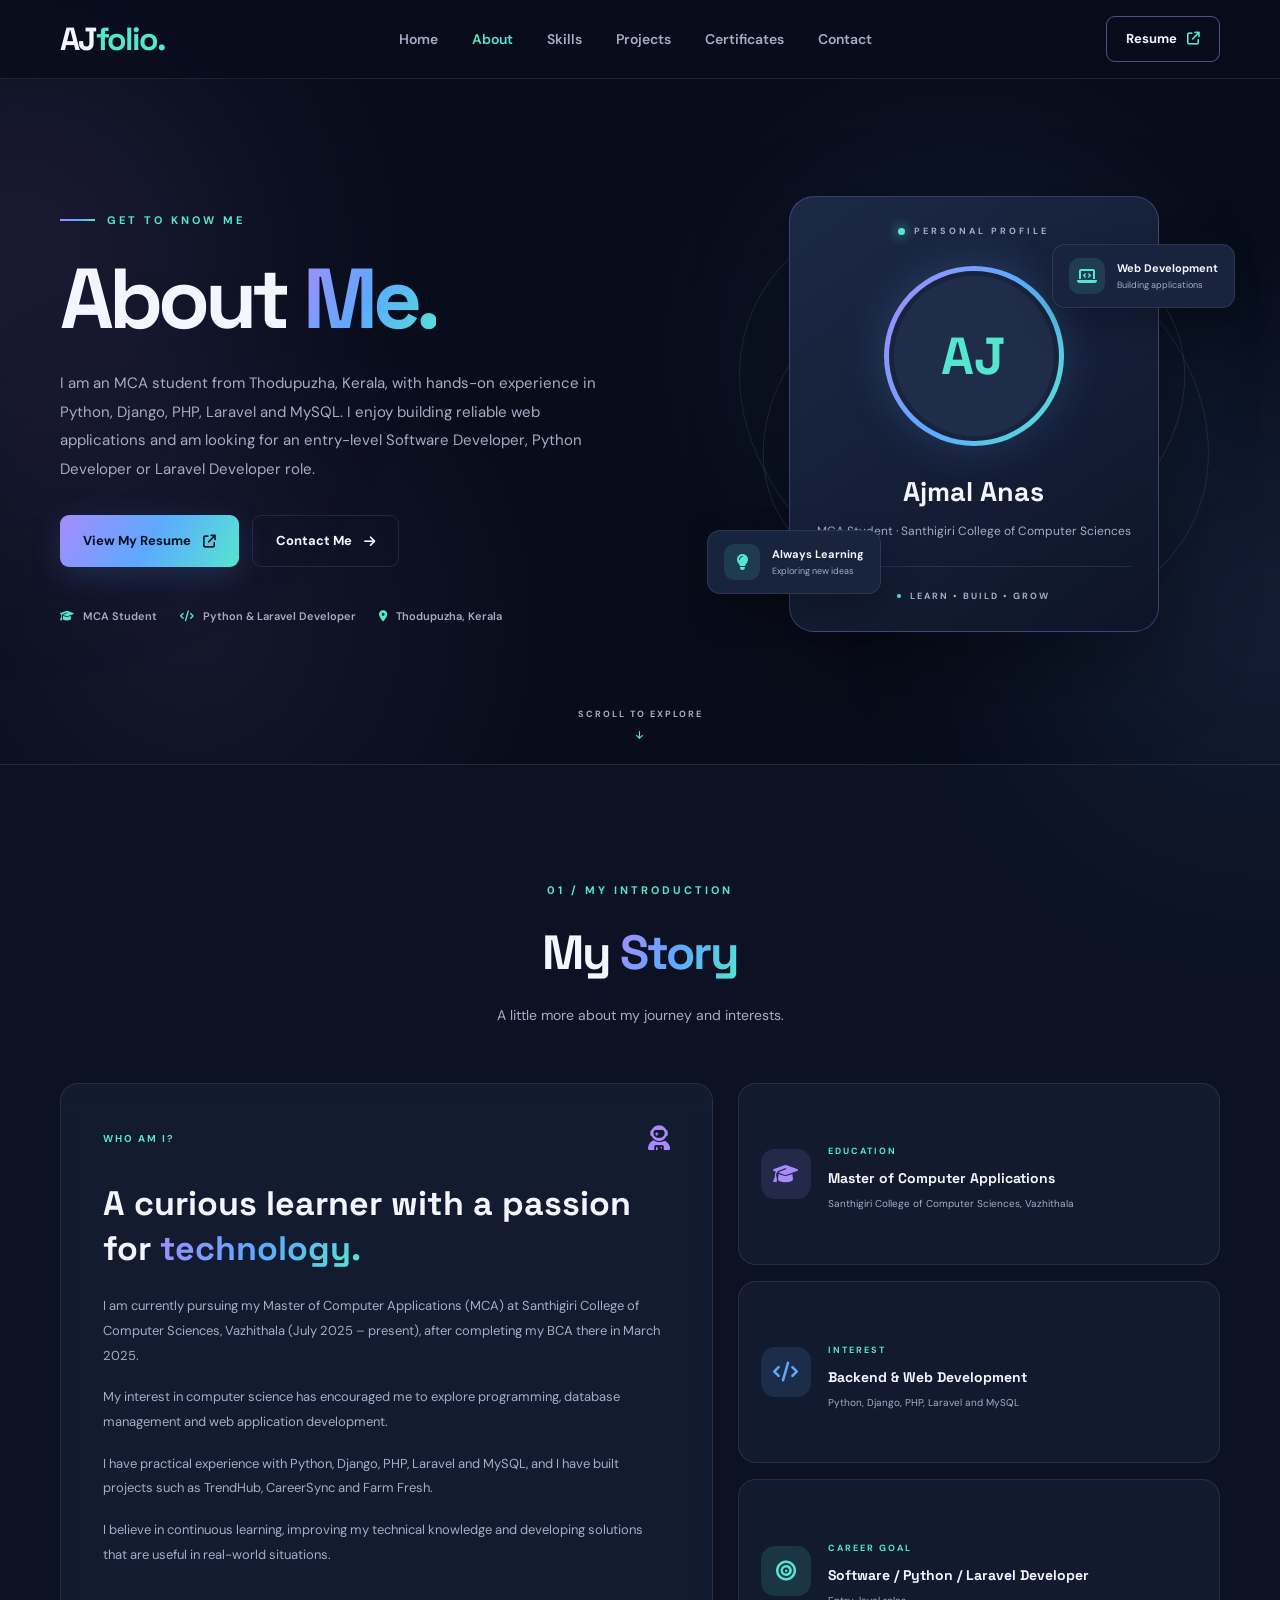
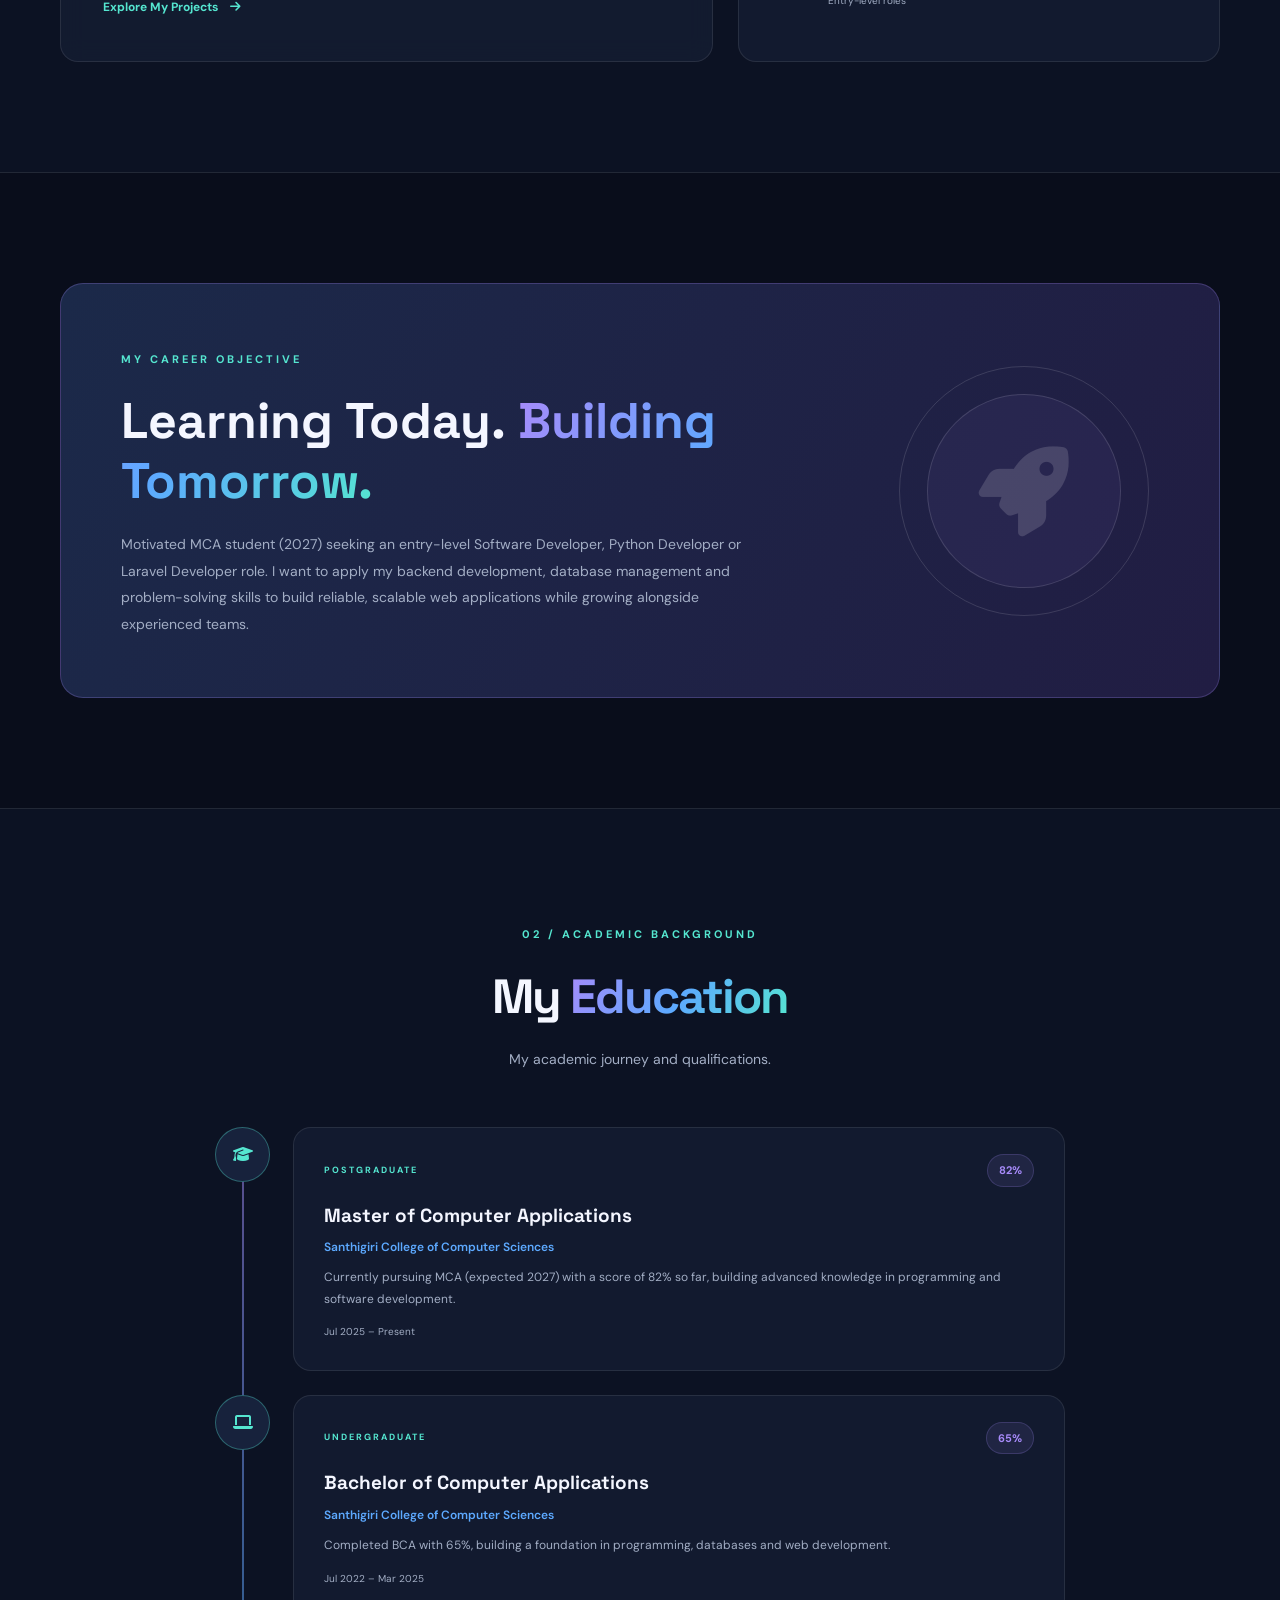
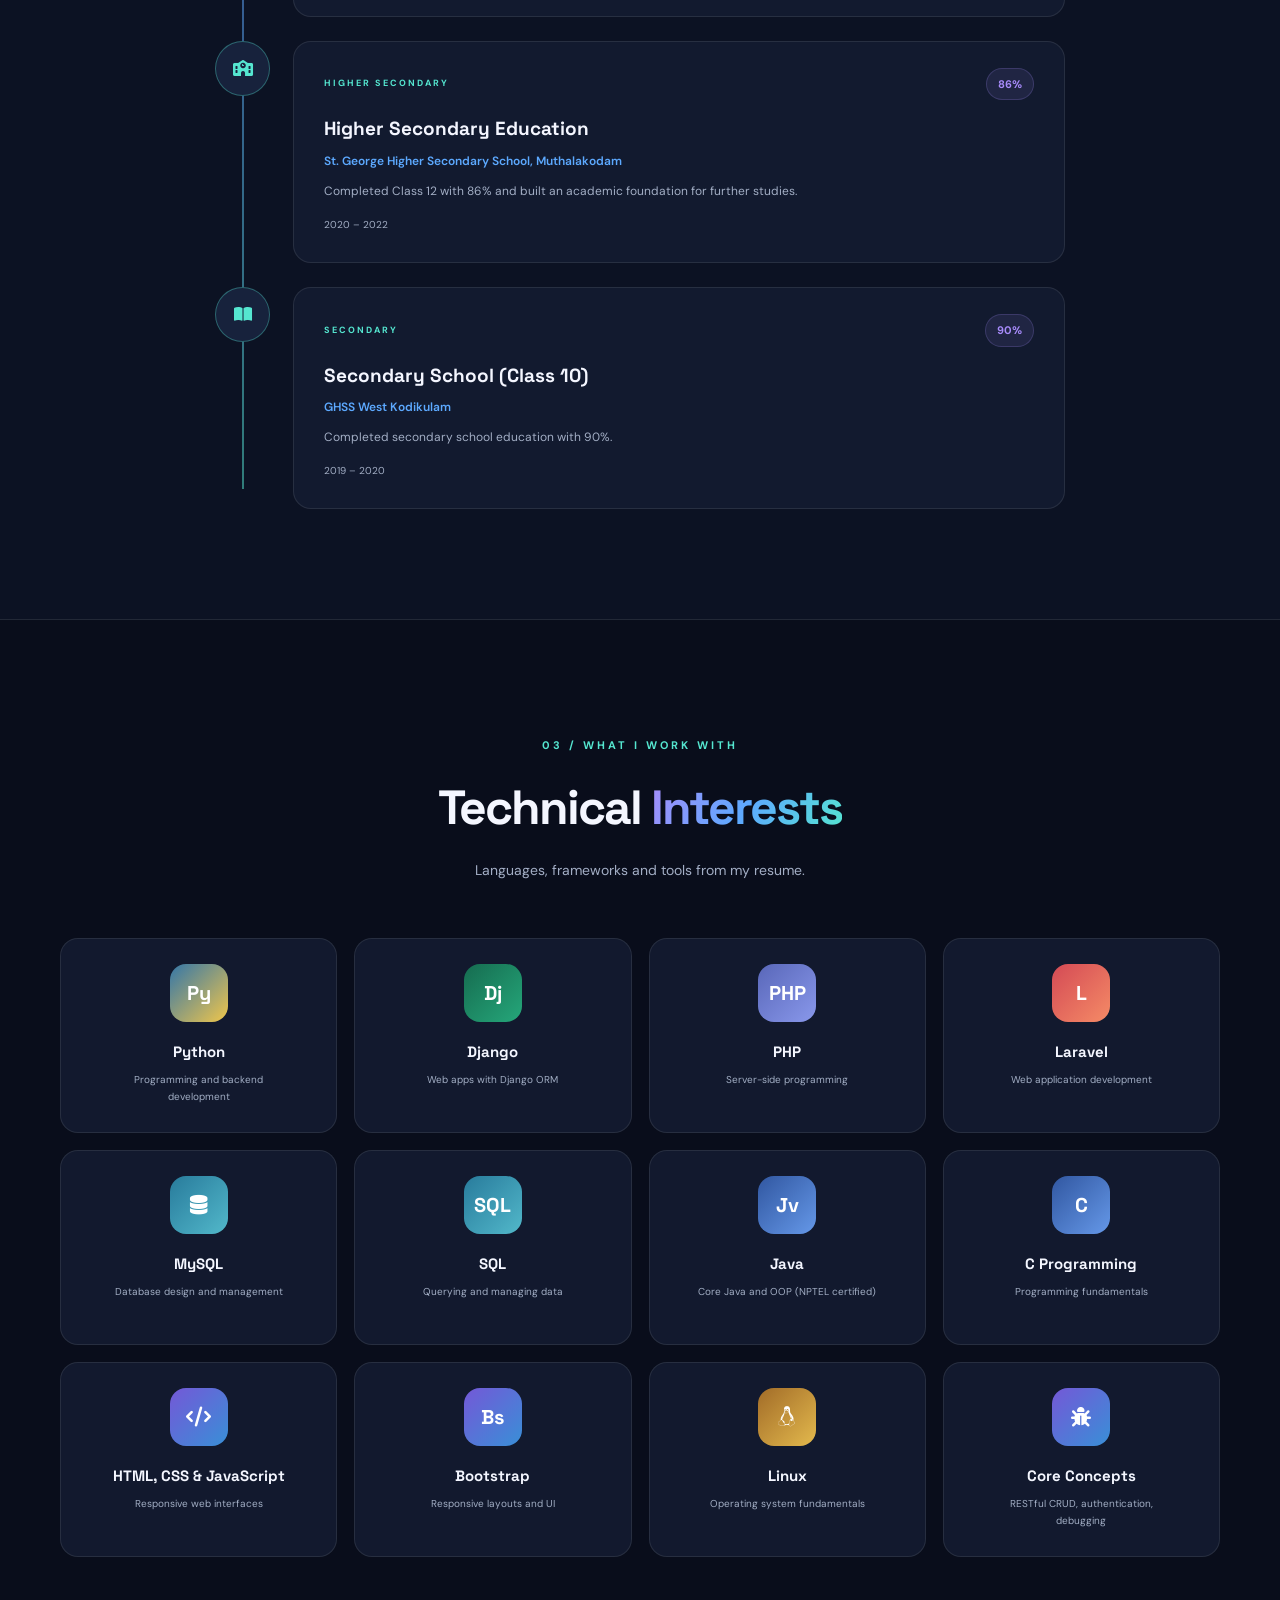
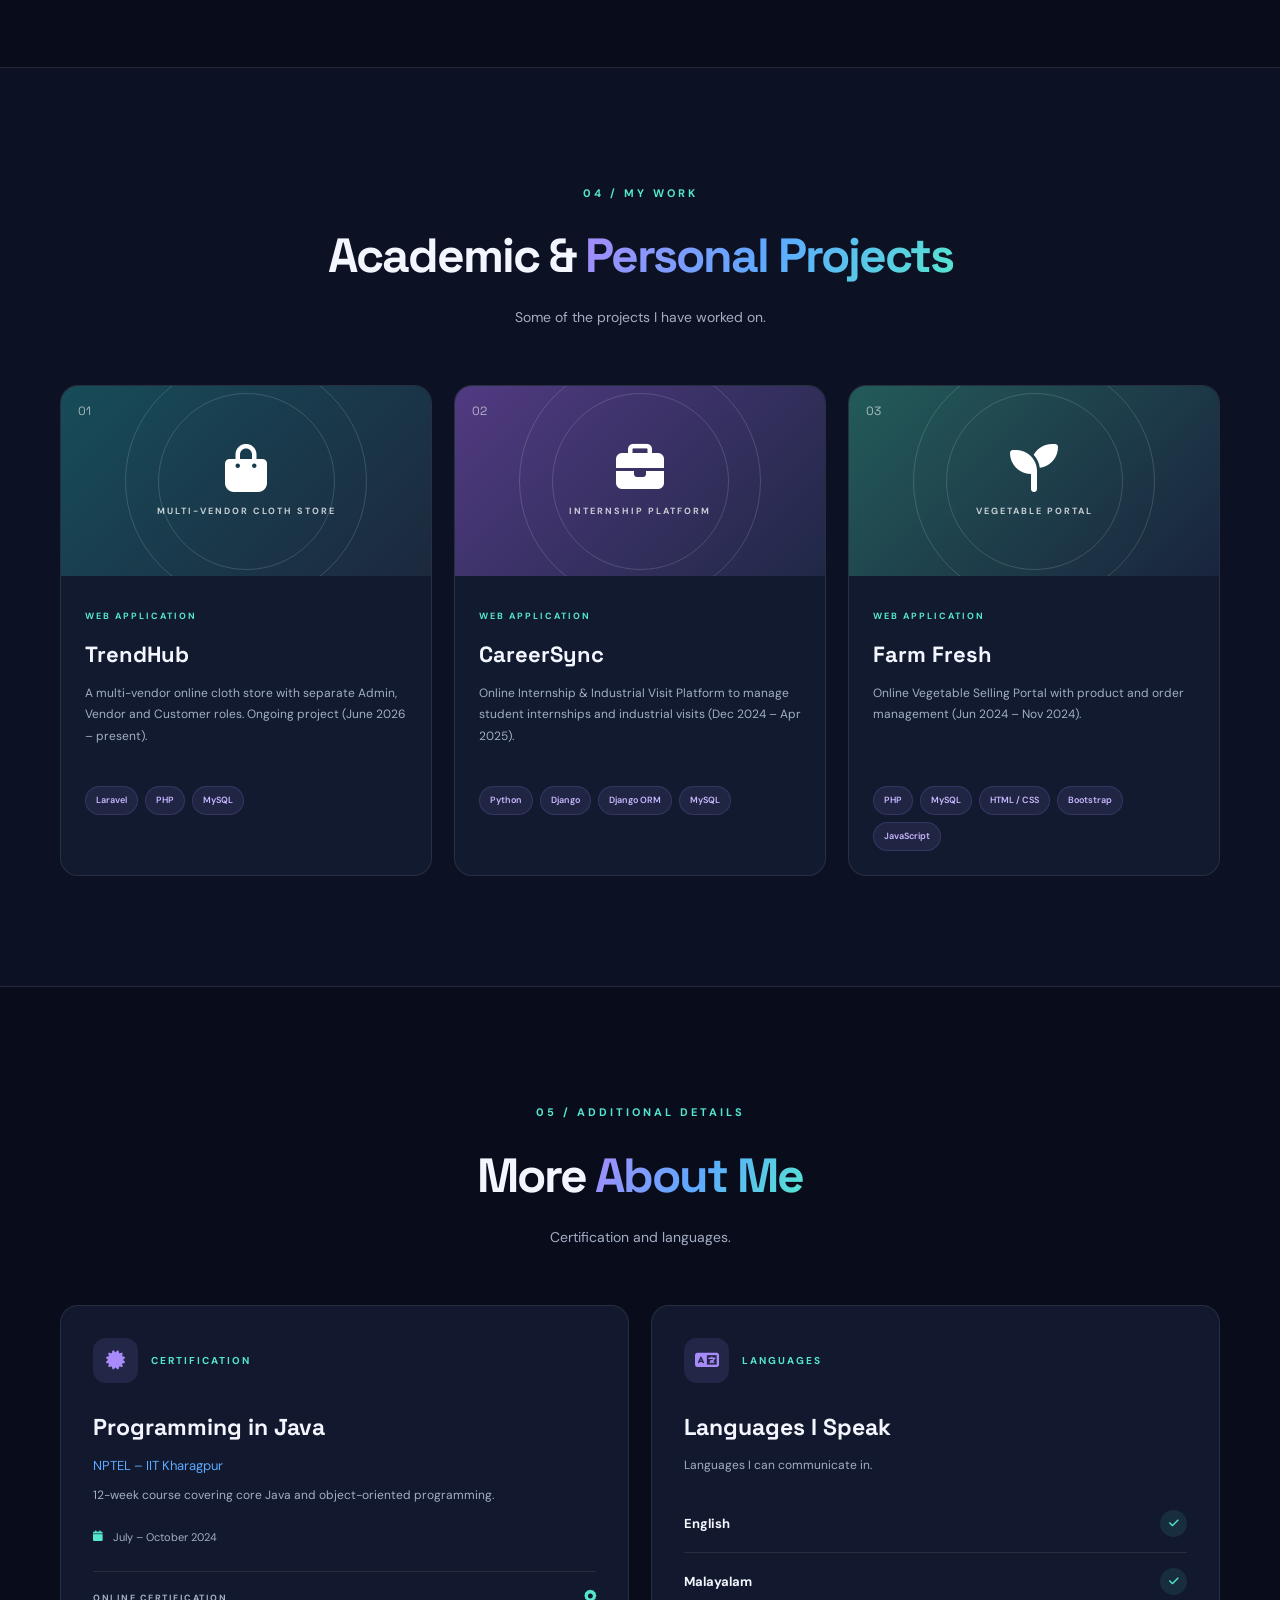
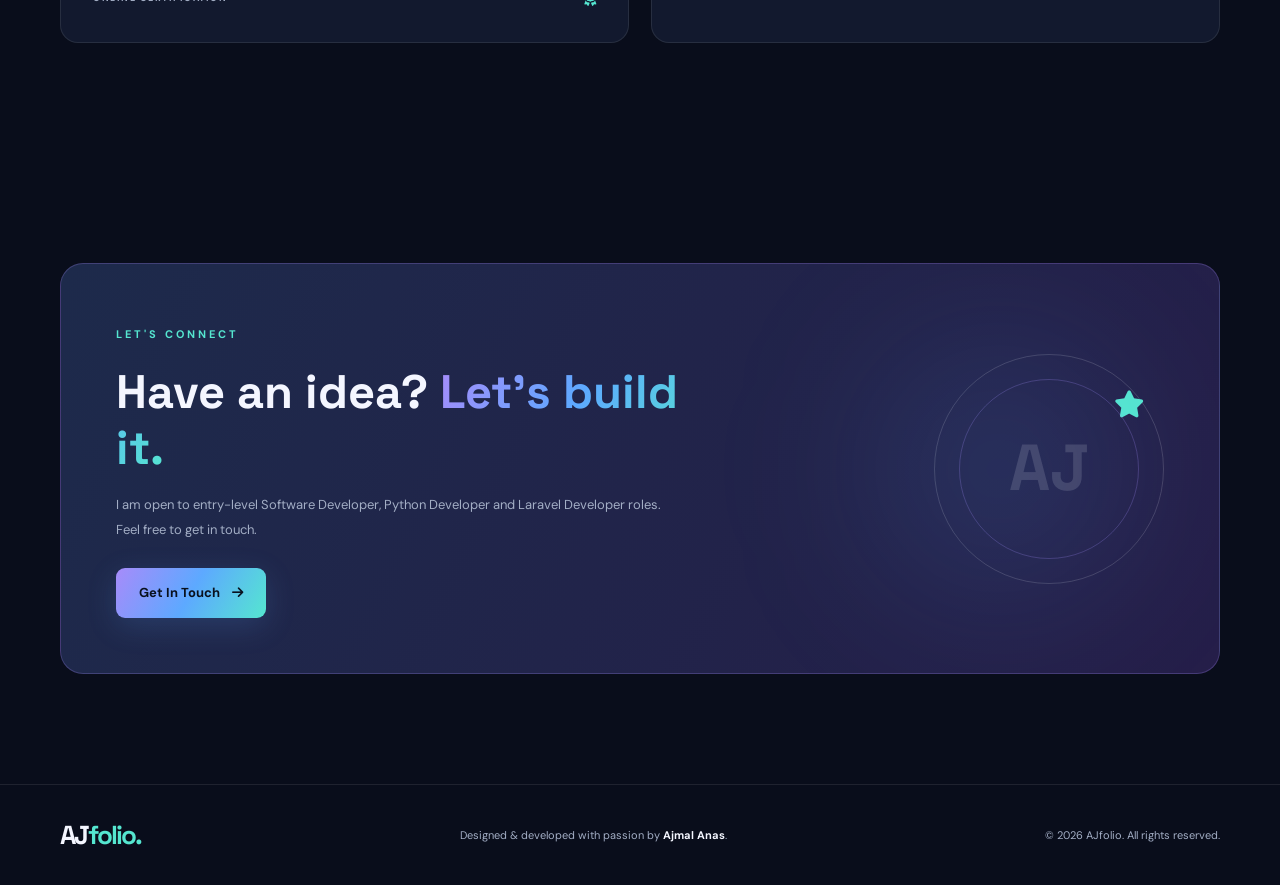
==== commit ce68bb23: "initial commit" ====
--- a/about.html
+++ b/about.html
@@ -45,6 +45,7 @@
                 <li><a href="about.html" class="active">About</a></li>
                 <li><a href="skills.html">Skills</a></li>
                 <li><a href="projects.html">Projects</a></li>
+                <li><a href="certificates.html">Certificates</a></li>
                 <li><a href="contact.html">Contact</a></li>
             </ul>
 
--- a/Assets/css/style.css
+++ b/Assets/css/style.css
@@ -1223,3 +1223,70 @@
     padding-top: 70px;
     min-height: 70vh;
 }
+
+
+/* Certificates */
+.cert-grid {
+    display: grid;
+    grid-template-columns: repeat(3, 1fr);
+    gap: 22px;
+}
+
+.cert-card {
+    display: flex;
+    flex-direction: column;
+    overflow: hidden;
+    background: var(--card);
+    border: 1px solid var(--border);
+    border-radius: 17px;
+    transition: transform 0.3s, border-color 0.3s, box-shadow 0.3s;
+}
+
+.cert-card:hover {
+    transform: translateY(-8px);
+    border-color: rgba(167, 139, 250, 0.45);
+    box-shadow: 0 20px 45px rgba(0, 0, 0, 0.2);
+}
+
+.cert-preview {
+    display: block;
+    padding: 14px;
+    background: linear-gradient(135deg, #1c283e, #202846);
+    border-bottom: 1px solid var(--border);
+}
+
+.cert-preview img {
+    display: block;
+    width: 100%;
+    aspect-ratio: 1.414 / 1;
+    object-fit: cover;
+    border-radius: 8px;
+    background: #fff;
+}
+
+.cert-content {
+    flex: 1;
+    padding: 23px;
+}
+
+.cert-content h3 {
+    font-family: var(--heading);
+    font-size: 18px;
+    line-height: 1.35;
+    margin: 9px 0;
+}
+
+.cert-content p {
+    color: var(--muted);
+    font-size: 12px;
+}
+
+@media (max-width: 950px) {
+    .cert-grid { grid-template-columns: repeat(2, 1fr); }
+    .cert-card:last-child { grid-column: 1 / -1; }
+}
+
+@media (max-width: 520px) {
+    .cert-grid { grid-template-columns: 1fr; }
+    .cert-card:last-child { grid-column: auto; }
+}
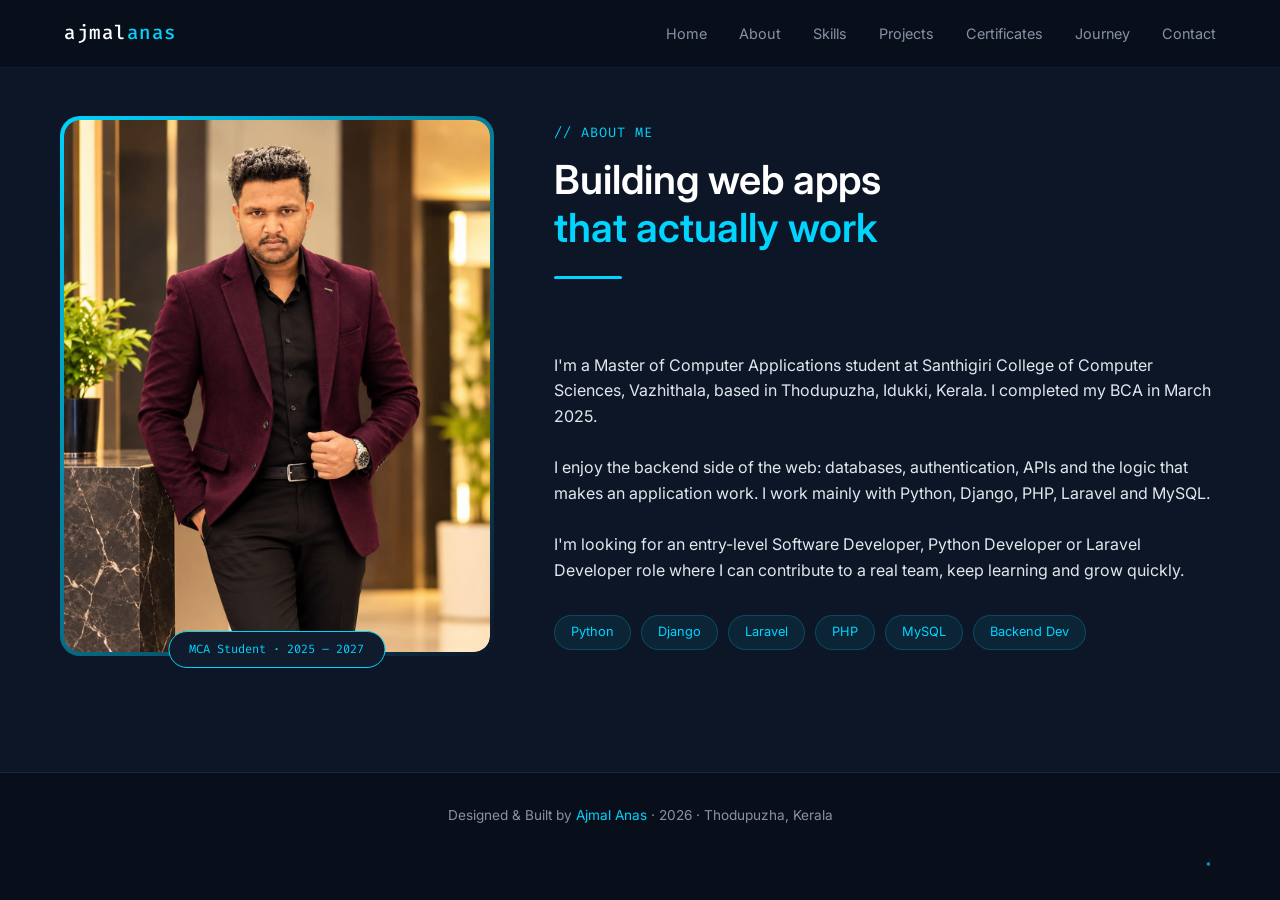
==== commit 4b7d116c: "initial commit" ====
--- a/about.html
+++ b/about.html
@@ -3,886 +3,74 @@
 <head>
     <meta charset="UTF-8">
     <meta name="viewport" content="width=device-width, initial-scale=1.0">
+    <meta name="description" content="Ajmal Anas — MCA student and Python, Django &amp; Laravel developer from Thodupuzha, Kerala. Building clean, secure web applications.">
+    <meta name="keywords" content="Python Developer, Django, Laravel, PHP, MySQL, Web Developer, Kerala, Portfolio">
+    <meta name="author" content="Ajmal Anas">
+    <meta property="og:title" content="Ajmal Anas — Python &amp; Laravel Developer">
+    <meta property="og:description" content="Portfolio of Ajmal Anas: Django, Laravel and PHP web applications.">
+    <meta property="og:type" content="website">
+    <meta name="theme-color" content="#090f1a">
+    <title>Ajmal | Portfolio</title>
+    <link rel="stylesheet" href="Assets/css/style.css">
+    <link rel="icon" href="data:image/svg+xml,<svg xmlns='http://www.w3.org/2000/svg' viewBox='0 0 100 100'><text y='.9em' font-size='90'>⚡</text></svg>">
+</head>
+<body>
+    <canvas id="bg-canvas" aria-hidden="true"></canvas>
+    <div class="cursor-glow" id="cursorGlow" aria-hidden="true"></div>
 
-    <title>About Me | AJfolio</title>
-
-    <meta name="description" content="Learn more about my education, technical interests, projects and career goals.">
-
-    <!-- Google Fonts -->
-    <link rel="preconnect" href="https://fonts.googleapis.com">
-    <link rel="preconnect" href="https://fonts.gstatic.com" crossorigin>
-
-    <link href="https://fonts.googleapis.com/css2?family=DM+Sans:wght@400;500;600;700&family=Space+Grotesk:wght@400;500;600;700&display=swap" rel="stylesheet">
-
-    <!-- Font Awesome -->
-    <link rel="stylesheet"
-          href="https://cdnjs.cloudflare.com/ajax/libs/font-awesome/6.5.2/css/all.min.css">
-
-    <!-- Main CSS -->
-    <link rel="stylesheet" href="Assets/css/style.css">
-
-    <!-- About CSS -->
-    <link rel="stylesheet" href="Assets/css/about.css">
-</head>
-
-<body class="about-page">
-
-    <!-- Background Effects -->
-    <div class="background-glow glow-one"></div>
-    <div class="background-glow glow-two"></div>
-
-    <!-- ================= HEADER ================= -->
-
-    <header class="header">
-        <nav class="navbar container">
-
-            <a href="index.html" class="logo">
-                AJ<span>folio.</span>
-            </a>
-
+    <!-- ========== NAVBAR ========== -->
+    <nav class="navbar" id="navbar">
+        <div class="container nav-container">
+            <a href="#" class="nav-logo">ajmal<span>anas</span></a>
+            <button class="nav-toggle" id="navToggle" aria-label="Toggle menu" aria-expanded="false"><span></span><span></span><span></span></button>
             <ul class="nav-links" id="navLinks">
-                <li><a href="index.html">Home</a></li>
-                <li><a href="about.html" class="active">About</a></li>
+                <li><a href="index.html" class="active">Home</a></li>
+                <li><a href="about.html">About</a></li>
                 <li><a href="skills.html">Skills</a></li>
                 <li><a href="projects.html">Projects</a></li>
-                <li><a href="certificates.html">Certificates</a></li>
-                <li><a href="contact.html">Contact</a></li>
+                <li><a href="certifications.html">Certificates</a></li>
+                <li><a href="journey.html">Journey</a></li>
+                <li><a href="contacts.html">Contact</a></li>
             </ul>
+        </div>
+    </nav>
 
-            <a href="Assets/documents/Ajmal_Anas_Resume_ATS.pdf"
-               class="nav-resume"
-               target="_blank"
-               rel="noopener">
-                Resume <span><i class="fa-solid fa-arrow-up-right-from-square"></i></span>
-            </a>
+    
+    <!-- ========== ABOUT ========== -->
+    <section class="about" id="about">
+        <div class="container">
+            <div class="about-grid">
+                <div class="about-photo-wrapper fade-up">
+                    <div class="photo-frame">
+                        <img src="Assets/images/pic_ajmal_2.jpeg" alt="Ajmal Anas" class="about-photo">
+                        <!-- <div class="photo-placeholder"><span>AA</span><small>Add your photo<br>Assets/images/pic_ajmal_2.jpeg</small></div> -->
+                    </div>
+                    <div class="photo-badge">MCA Student · 2025 – 2027</div>
+                </div>
+                <div class="about-text-content">
+                    <span class="section-eyebrow fade-up">// about me</span>
+                    <div class="about-heading-row">
+                        <h2 class="section-heading fade-up" data-delay="100">Building web apps<br><span class="cyan">that actually work</span><div class="section-divider fade-up" data-delay="150"></div></h2>
+                    </div>
+                    <br>
+                    <p class="fade-up" data-delay="200">I'm a Master of Computer Applications student at Santhigiri College of Computer Sciences, Vazhithala, based in Thodupuzha, Idukki, Kerala. I completed my BCA in March 2025.</p>
+                    <br>
+                    <p class="fade-up" data-delay="250">I enjoy the backend side of the web: databases, authentication, APIs and the logic that makes an application work. I work mainly with Python, Django, PHP, Laravel and MySQL.</p>
+                    <br>
+                    <p class="fade-up" data-delay="300">I'm looking for an entry-level Software Developer, Python Developer or Laravel Developer role where I can contribute to a real team, keep learning and grow quickly.</p>
+                    <div class="skill-tags fade-up" data-delay="350">
+                        <span class="skill-tag">Python</span><span class="skill-tag">Django</span><span class="skill-tag">Laravel</span><span class="skill-tag">PHP</span><span class="skill-tag">MySQL</span><span class="skill-tag">Backend Dev</span>
+                    </div>
+                </div>
+            </div>
+        </div>
+    </section>
 
-            <button class="menu-toggle"
-                    id="menuToggle"
-                    type="button"
-                    aria-label="Open navigation menu"
-                    aria-expanded="false"
-                    aria-controls="navLinks">
-                <span></span>
-                <span></span>
-                <span></span>
-            </button>
-
-        </nav>
-    </header>
-
-
-    <main>
-
-        <!-- ================= HERO ================= -->
-
-        <section class="about-hero">
-
-            <div class="container about-hero-grid">
-
-                <div class="about-hero-content reveal">
-
-                    <div class="about-eyebrow">
-                        <span class="eyebrow-line"></span>
-                        GET TO KNOW ME
-                    </div>
-
-                    <h1>
-                        About <span class="gradient-text">Me.</span>
-                    </h1>
-
-                    <p class="about-hero-description">
-                        I am an MCA student from Thodupuzha, Kerala, with hands-on
-                        experience in Python, Django, PHP, Laravel and MySQL.
-                        I enjoy building reliable web applications and am
-                        looking for an entry-level Software Developer,
-                        Python Developer or Laravel Developer role.
-                    </p>
-
-                    <div class="about-hero-actions">
-
-                        <a href="Assets/documents/Ajmal_Anas_Resume_ATS.pdf"
-                           class="btn btn-primary"
-                           target="_blank"
-                           rel="noopener">
-                            View My Resume
-                            <i class="fa-solid fa-arrow-up-right-from-square"></i>
-                        </a>
-
-                        <a href="contact.html" class="btn btn-outline">
-                            Contact Me
-                            <i class="fa-solid fa-arrow-right"></i>
-                        </a>
-
-                    </div>
-
-                    <div class="about-quick-info">
-
-                        <div>
-                            <i class="fa-solid fa-graduation-cap"></i>
-                            MCA Student
-                        </div>
-
-                        <div>
-                            <i class="fa-solid fa-code"></i>
-                            Python &amp; Laravel Developer
-                        </div>
-
-                        <div>
-                            <i class="fa-solid fa-location-dot"></i>
-                            Thodupuzha, Kerala
-                        </div>
-
-                    </div>
-
-                </div>
-
-
-                <!-- Profile Card -->
-
-                <div class="about-hero-visual reveal">
-
-                    <div class="about-orbit orbit-a"></div>
-                    <div class="about-orbit orbit-b"></div>
-
-                    <div class="about-image-frame">
-
-                        <div class="image-top-label">
-                            <span class="status-dot"></span>
-                            PERSONAL PROFILE
-                        </div>
-
-                        <div class="about-profile-image">
-                            <img src="Assets/images/profile.jpg"
-                                 alt="My profile photo"
-                                 onerror="this.style.display='none'; this.nextElementSibling.style.display='grid';">
-
-                            <div class="about-image-fallback">
-                                AJ
-                            </div>
-                        </div>
-
-                        <h2>Ajmal Anas</h2>
-
-                        <p>MCA Student · Santhigiri College of Computer Sciences</p>
-
-                        <div class="image-bottom-label">
-                            <span class="label-dot"></span>
-                            LEARN • BUILD • GROW
-                        </div>
-
-                    </div>
-
-                    <div class="floating-note note-top">
-                        <i class="fa-solid fa-laptop-code"></i>
-                        <div>
-                            <strong>Web Development</strong>
-                            <small>Building applications</small>
-                        </div>
-                    </div>
-
-                    <div class="floating-note note-bottom">
-                        <i class="fa-solid fa-lightbulb"></i>
-                        <div>
-                            <strong>Always Learning</strong>
-                            <small>Exploring new ideas</small>
-                        </div>
-                    </div>
-
-                </div>
-
-            </div>
-
-            <div class="about-hero-bottom">
-                <span>SCROLL TO EXPLORE</span>
-                <i class="fa-solid fa-arrow-down"></i>
-            </div>
-
-        </section>
-
-
-        <!-- ================= MY STORY ================= -->
-
-        <section class="section about-story-section">
-
-            <div class="container">
-
-                <div class="section-heading reveal">
-                    <span class="section-label">01 / MY INTRODUCTION</span>
-                    <h2>My <span class="gradient-text">Story</span></h2>
-                    <p>A little more about my journey and interests.</p>
-                </div>
-
-
-                <div class="story-layout">
-
-                    <div class="story-main-card reveal">
-
-                        <div class="story-card-top">
-                            <span class="card-index">WHO AM I?</span>
-                            <i class="fa-solid fa-user-astronaut"></i>
-                        </div>
-
-                        <h3>
-                            A curious learner with a passion for
-                            <span class="gradient-text">technology.</span>
-                        </h3>
-
-                        <p>
-                            I am currently pursuing my Master of Computer
-                            Applications (MCA) at Santhigiri College of
-                            Computer Sciences, Vazhithala (July 2025 – present),
-                            after completing my BCA there in March 2025.
-                        </p>
-
-                        <p>
-                            My interest in computer science has encouraged
-                            me to explore programming, database management
-                            and web application development.
-                        </p>
-
-                        <p>
-                            I have practical experience with Python, Django,
-                            PHP, Laravel and MySQL, and I have built projects
-                            such as TrendHub, CareerSync and Farm Fresh.
-                        </p>
-
-                        <p>
-                            I believe in continuous learning, improving my
-                            technical knowledge and developing solutions
-                            that are useful in real-world situations.
-                        </p>
-
-                        <a href="projects.html" class="story-link">
-                            Explore My Projects
-                            <i class="fa-solid fa-arrow-right"></i>
-                        </a>
-
-                    </div>
-
-
-                    <div class="story-side">
-
-                        <div class="story-info-card reveal">
-
-                            <div class="story-info-icon purple-icon">
-                                <i class="fa-solid fa-graduation-cap"></i>
-                            </div>
-
-                            <div>
-                                <span>EDUCATION</span>
-                                <h4>Master of Computer Applications</h4>
-                                <p>Santhigiri College of Computer Sciences, Vazhithala</p>
-                            </div>
-
-                        </div>
-
-
-                        <div class="story-info-card reveal">
-
-                            <div class="story-info-icon blue-icon">
-                                <i class="fa-solid fa-code"></i>
-                            </div>
-
-                            <div>
-                                <span>INTEREST</span>
-                                <h4>Backend &amp; Web Development</h4>
-                                <p>Python, Django, PHP, Laravel and MySQL</p>
-                            </div>
-
-                        </div>
-
-
-                        <div class="story-info-card reveal">
-
-                            <div class="story-info-icon cyan-icon">
-                                <i class="fa-solid fa-bullseye"></i>
-                            </div>
-
-                            <div>
-                                <span>CAREER GOAL</span>
-                                <h4>Software / Python / Laravel Developer</h4>
-                                <p>Entry-level roles</p>
-                            </div>
-
-                        </div>
-
-                    </div>
-
-                </div>
-
-            </div>
-
-        </section>
-
-
-        <!-- ================= CAREER OBJECTIVE ================= -->
-
-        <section class="section objective-section">
-
-            <div class="container">
-
-                <div class="objective-card reveal">
-
-                    <div class="objective-content">
-
-                        <span class="section-label">MY CAREER OBJECTIVE</span>
-
-                        <h2>
-                            Learning Today.
-                            <span class="gradient-text">Building Tomorrow.</span>
-                        </h2>
-
-                        <p>
-                            Motivated MCA student (2027) seeking an entry-level
-                            Software Developer, Python Developer or Laravel
-                            Developer role. I want to apply my backend
-                            development, database management and
-                            problem-solving skills to build reliable, scalable
-                            web applications while growing alongside
-                            experienced teams.
-                        </p>
-
-                    </div>
-
-                    <div class="objective-decoration">
-                        <div class="objective-circle circle-one"></div>
-                        <div class="objective-circle circle-two"></div>
-                        <i class="fa-solid fa-rocket"></i>
-                    </div>
-
-                </div>
-
-            </div>
-
-        </section>
-
-
-        <!-- ================= EDUCATION ================= -->
-
-        <section class="section education-section">
-
-            <div class="container">
-
-                <div class="section-heading reveal">
-                    <span class="section-label">02 / ACADEMIC BACKGROUND</span>
-                    <h2>My <span class="gradient-text">Education</span></h2>
-                    <p>My academic journey and qualifications.</p>
-                </div>
-
-
-                <div class="education-timeline">
-
-                    <div class="education-item reveal">
-
-                        <div class="education-marker">
-                            <i class="fa-solid fa-graduation-cap"></i>
-                        </div>
-
-                        <div class="education-card">
-
-                            <div class="education-top">
-                                <span class="education-level">POSTGRADUATE</span>
-                                <span class="education-score">82%</span>
-                            </div>
-
-                            <h3>Master of Computer Applications</h3>
-
-                            <h4>Santhigiri College of Computer Sciences</h4>
-
-                            <p>
-                                Currently pursuing MCA (expected 2027) with a
-                                score of 82% so far, building advanced knowledge
-                                in programming and software development.
-                            </p>
-
-                            <span class="education-period">Jul 2025 – Present</span>
-
-                        </div>
-
-                    </div>
-
-
-                    <div class="education-item reveal">
-
-                        <div class="education-marker">
-                            <i class="fa-solid fa-laptop"></i>
-                        </div>
-
-                        <div class="education-card">
-
-                            <div class="education-top">
-                                <span class="education-level">UNDERGRADUATE</span>
-                                <span class="education-score">65%</span>
-                            </div>
-
-                            <h3>Bachelor of Computer Applications</h3>
-
-                            <h4>Santhigiri College of Computer Sciences</h4>
-
-                            <p>
-                                Completed BCA with 65%, building a foundation in
-                                programming, databases and web development.
-                            </p>
-
-                            <span class="education-period">Jul 2022 – Mar 2025</span>
-
-                        </div>
-
-                    </div>
-
-
-                    <div class="education-item reveal">
-
-                        <div class="education-marker">
-                            <i class="fa-solid fa-school"></i>
-                        </div>
-
-                        <div class="education-card">
-
-                            <div class="education-top">
-                                <span class="education-level">HIGHER SECONDARY</span>
-                                <span class="education-score">86%</span>
-                            </div>
-
-                            <h3>Higher Secondary Education</h3>
-
-                            <h4>St. George Higher Secondary School, Muthalakodam</h4>
-
-                            <p>
-                                Completed Class 12 with 86% and built an
-                                academic foundation for further studies.
-                            </p>
-
-                            <span class="education-period">2020 – 2022</span>
-
-                        </div>
-
-                    </div>
-
-
-                    <div class="education-item reveal">
-
-                        <div class="education-marker">
-                            <i class="fa-solid fa-book-open"></i>
-                        </div>
-
-                        <div class="education-card">
-
-                            <div class="education-top">
-                                <span class="education-level">SECONDARY</span>
-                                <span class="education-score">90%</span>
-                            </div>
-
-                            <h3>Secondary School (Class 10)</h3>
-
-                            <h4>GHSS West Kodikulam</h4>
-
-                            <p>
-                                Completed secondary school education with 90%.
-                            </p>
-
-                            <span class="education-period">2019 – 2020</span>
-
-                        </div>
-
-                    </div>
-
-                </div>
-
-            </div>
-
-        </section>
-
-
-        <!-- ================= TECHNICAL INTERESTS ================= -->
-
-        <section class="section interests-section">
-
-            <div class="container">
-
-                <div class="section-heading reveal">
-                    <span class="section-label">03 / WHAT I WORK WITH</span>
-                    <h2>Technical <span class="gradient-text">Interests</span></h2>
-                    <p>Languages, frameworks and tools from my resume.</p>
-                </div>
-
-
-                <div class="interest-grid">
-
-                    <div class="interest-card reveal">
-                        <div class="interest-icon python-icon">Py</div>
-                        <h3>Python</h3>
-                        <p>Programming and backend development</p>
-                    </div>
-                    <div class="interest-card reveal">
-                        <div class="interest-icon django-icon">Dj</div>
-                        <h3>Django</h3>
-                        <p>Web apps with Django ORM</p>
-                    </div>
-                    <div class="interest-card reveal">
-                        <div class="interest-icon php-icon">PHP</div>
-                        <h3>PHP</h3>
-                        <p>Server-side programming</p>
-                    </div>
-                    <div class="interest-card reveal">
-                        <div class="interest-icon laravel-icon">L</div>
-                        <h3>Laravel</h3>
-                        <p>Web application development</p>
-                    </div>
-                    <div class="interest-card reveal">
-                        <div class="interest-icon mysql-icon"><i class="fa-solid fa-database"></i></div>
-                        <h3>MySQL</h3>
-                        <p>Database design and management</p>
-                    </div>
-                    <div class="interest-card reveal">
-                        <div class="interest-icon mysql-icon">SQL</div>
-                        <h3>SQL</h3>
-                        <p>Querying and managing data</p>
-                    </div>
-                    <div class="interest-card reveal">
-                        <div class="interest-icon c-icon">Jv</div>
-                        <h3>Java</h3>
-                        <p>Core Java and OOP (NPTEL certified)</p>
-                    </div>
-                    <div class="interest-card reveal">
-                        <div class="interest-icon c-icon">C</div>
-                        <h3>C Programming</h3>
-                        <p>Programming fundamentals</p>
-                    </div>
-                    <div class="interest-card reveal">
-                        <div class="interest-icon web-icon"><i class="fa-solid fa-code"></i></div>
-                        <h3>HTML, CSS &amp; JavaScript</h3>
-                        <p>Responsive web interfaces</p>
-                    </div>
-                    <div class="interest-card reveal">
-                        <div class="interest-icon web-icon">Bs</div>
-                        <h3>Bootstrap</h3>
-                        <p>Responsive layouts and UI</p>
-                    </div>
-                    <div class="interest-card reveal">
-                        <div class="interest-icon linux-icon"><i class="fa-brands fa-linux"></i></div>
-                        <h3>Linux</h3>
-                        <p>Operating system fundamentals</p>
-                    </div>
-                    <div class="interest-card reveal">
-                        <div class="interest-icon web-icon"><i class="fa-solid fa-bug"></i></div>
-                        <h3>Core Concepts</h3>
-                        <p>RESTful CRUD, authentication, debugging</p>
-                    </div>
-
-                </div>
-
-            </div>
-
-        </section>
-
-
-        <!-- ================= PROJECTS ================= -->
-
-        <section class="section about-projects-section">
-
-            <div class="container">
-
-                <div class="section-heading reveal">
-                    <span class="section-label">04 / MY WORK</span>
-                    <h2>Academic &amp; <span class="gradient-text">Personal Projects</span></h2>
-                    <p>Some of the projects I have worked on.</p>
-                </div>
-
-
-                <div class="about-project-grid">
-
-                    <!-- TrendHub -->
-
-                    <article class="about-project-card reveal">
-
-                        <div class="about-project-art art-trendhub">
-
-                            <span class="project-art-number">01</span>
-
-                            <i class="fa-solid fa-bag-shopping"></i>
-
-                            <span class="art-caption">MULTI-VENDOR CLOTH STORE</span>
-
-                        </div>
-
-                        <div class="about-project-body">
-
-                            <span class="project-type">WEB APPLICATION</span>
-
-                            <h3>TrendHub</h3>
-
-                            <p>
-                                A multi-vendor online cloth store with separate
-                                Admin, Vendor and Customer roles. Ongoing
-                                project (June 2026 – present).
-                            </p>
-
-                            <div class="about-project-tags">
-                                <span>Laravel</span>
-                                <span>PHP</span>
-                                <span>MySQL</span>
-                            </div>
-
-                        </div>
-
-                    </article>
-
-
-                    <!-- CareerSync -->
-
-                    <article class="about-project-card reveal">
-
-                        <div class="about-project-art art-career">
-
-                            <span class="project-art-number">02</span>
-
-                            <i class="fa-solid fa-briefcase"></i>
-
-                            <span class="art-caption">INTERNSHIP PLATFORM</span>
-
-                        </div>
-
-                        <div class="about-project-body">
-
-                            <span class="project-type">WEB APPLICATION</span>
-
-                            <h3>CareerSync</h3>
-
-                            <p>
-                                Online Internship &amp; Industrial Visit Platform
-                                to manage student internships and industrial
-                                visits (Dec 2024 – Apr 2025).
-                            </p>
-
-                            <div class="about-project-tags">
-                                <span>Python</span>
-                                <span>Django</span>
-                                <span>Django ORM</span>
-                                <span>MySQL</span>
-                            </div>
-
-                        </div>
-
-                    </article>
-
-
-                    <!-- Farm Fresh -->
-
-                    <article class="about-project-card reveal">
-
-                        <div class="about-project-art art-farm">
-
-                            <span class="project-art-number">03</span>
-
-                            <i class="fa-solid fa-seedling"></i>
-
-                            <span class="art-caption">VEGETABLE PORTAL</span>
-
-                        </div>
-
-                        <div class="about-project-body">
-
-                            <span class="project-type">WEB APPLICATION</span>
-
-                            <h3>Farm Fresh</h3>
-
-                            <p>
-                                Online Vegetable Selling Portal with product
-                                and order management (Jun 2024 – Nov 2024).
-                            </p>
-
-                            <div class="about-project-tags">
-                                <span>PHP</span>
-                                <span>MySQL</span>
-                                <span>HTML / CSS</span>
-                                <span>Bootstrap</span>
-                                <span>JavaScript</span>
-                            </div>
-
-                        </div>
-
-                    </article>
-
-                </div>
-
-            </div>
-
-        </section>
-
-
-        <!-- ================= CERTIFICATION & LANGUAGES ================= -->
-
-        <section class="section extra-section">
-
-            <div class="container">
-
-                <div class="section-heading reveal">
-                    <span class="section-label">05 / ADDITIONAL DETAILS</span>
-                    <h2>More <span class="gradient-text">About Me</span></h2>
-                    <p>Certification and languages.</p>
-                </div>
-
-
-                <div class="extra-grid">
-
-                    <!-- Certification -->
-
-                    <div class="extra-card reveal">
-
-                        <div class="extra-card-heading">
-                            <div class="extra-icon">
-                                <i class="fa-solid fa-certificate"></i>
-                            </div>
-                            <span>CERTIFICATION</span>
-                        </div>
-
-                        <h3>Programming in Java</h3>
-
-                        <p class="certificate-provider">
-                            NPTEL – IIT Kharagpur
-                        </p>
-
-                        <p class="language-description">
-                            12-week course covering core Java and
-                            object-oriented programming.
-                        </p>
-
-                        <div class="certificate-detail">
-                            <i class="fa-solid fa-calendar"></i>
-                            July – October 2024
-                        </div>
-
-                        <div class="certificate-footer">
-                            <span>ONLINE CERTIFICATION</span>
-                            <i class="fa-solid fa-award"></i>
-                        </div>
-
-                    </div>
-
-
-                    <!-- Languages -->
-
-                    <div class="extra-card reveal">
-
-                        <div class="extra-card-heading">
-                            <div class="extra-icon">
-                                <i class="fa-solid fa-language"></i>
-                            </div>
-                            <span>LANGUAGES</span>
-                        </div>
-
-                        <h3>Languages I Speak</h3>
-
-                        <p class="language-description">
-                            Languages I can communicate in.
-                        </p>
-
-                        <div class="language-item">
-                            <div>
-                                <span>English</span>
-                            </div>
-                            <i class="fa-solid fa-check"></i>
-                        </div>
-
-                        <div class="language-item">
-                            <div>
-                                <span>Malayalam</span>
-                            </div>
-                            <i class="fa-solid fa-check"></i>
-                        </div>
-
-                    </div>
-
-                </div>
-
-            </div>
-
-        </section>
-
-
-        <!-- ================= CONTACT CTA ================= -->
-
-        <section class="section about-cta-section">
-
-            <div class="container">
-
-                <div class="about-cta-card reveal">
-
-                    <div class="about-cta-content">
-
-                        <span class="section-label">LET'S CONNECT</span>
-
-                        <h2>
-                            Have an idea?
-                            <span class="gradient-text">Let's build it.</span>
-                        </h2>
-
-                        <p>
-                            I am open to entry-level Software Developer,
-                            Python Developer and Laravel Developer roles.
-                            Feel free to get in touch.
-                        </p>
-
-                        <a href="contact.html" class="btn btn-primary">
-                            Get In Touch
-                            <i class="fa-solid fa-arrow-right"></i>
-                        </a>
-
-                    </div>
-
-                    <div class="cta-symbol">
-                        AJ
-                        <i class="fa-solid fa-star"></i>
-                    </div>
-
-                    <div class="cta-glow"></div>
-
-                </div>
-
-            </div>
-
-        </section>
-
-    </main>
-
-
-    <!-- ================= FOOTER ================= -->
-
+    
     <footer class="footer">
-
-        <div class="container footer-content">
-
-            <a href="index.html" class="logo">
-                AJ<span>folio.</span>
-            </a>
-
-            <p>
-                Designed & developed with passion by
-                <strong>Ajmal Anas</strong>.
-            </p>
-
-            <p>
-                © <span id="year"></span> AJfolio. All rights reserved.
-            </p>
-
-        </div>
-
+        <div class="container"><p>Designed &amp; Built by <span class="cyan">Ajmal Anas</span> · <span id="year">2026</span> · Thodupuzha, Kerala</p></div>
     </footer>
 
-
-    <!-- Back To Top -->
-
-    <button class="back-to-top"
-            id="backToTop"
-            type="button"
-            aria-label="Back to top">
-        <i class="fa-solid fa-arrow-up"></i>
-    </button>
-
-
-    <!-- JavaScript -->
-    <script src="Assets/js/script.js"></script>
-
+    <script src="Assets/js/main.js"></script>
 </body>
-</html>
+</html>
--- a/Assets/css/style.css
+++ b/Assets/css/style.css
@@ -1,1292 +1,1048 @@
-
-/* ================================
-   AJFOLIO - MODERN PORTFOLIO DESIGN
-================================ */
-
+/* ============================================================
+   PORTFOLIO — Production CSS Stylesheet
+   Author : Ajmal Anas
+   Palette: Dark Navy + Cyan Accent
+   ============================================================ */
+
+/* ---------- Google Fonts ---------- */
+@import url('https://fonts.googleapis.com/css2?family=Fira+Code:wght@400;500&family=Inter:wght@300;400;500;600;700;800;900&display=swap');
+
+/* ==========================================================
+   1. CSS CUSTOM PROPERTIES
+   ========================================================== */
 :root {
-    --bg: #090d1b;
-    --bg-soft: #10172a;
-    --card: rgba(21, 30, 52, 0.78);
-    --card-solid: #151e34;
-    --text: #f4f6ff;
-    --muted: #a3aec5;
-    --purple: #a78bfa;
-    --blue: #5da9ff;
-    --cyan: #55e6d0;
-    --border: rgba(255, 255, 255, 0.09);
-    --gradient: linear-gradient(120deg, #a78bfa, #5da9ff, #55e6d0);
-    --font: "DM Sans", sans-serif;
-    --heading: "Space Grotesk", sans-serif;
-}
-
-* {
-    margin: 0;
-    padding: 0;
-    box-sizing: border-box;
+  --bg-primary:       #090f1a;
+  --bg-secondary:     #0d1626;
+  --bg-card:          #111b2e;
+  --bg-card-border:   #1a2744;
+  --accent:           #00d4ff;
+  --accent-10:        rgba(0, 212, 255, 0.1);
+  --accent-15:        rgba(0, 212, 255, 0.15);
+  --accent-08:        rgba(0, 212, 255, 0.08);
+  --accent-20:        rgba(0, 212, 255, 0.2);
+  --accent-30:        rgba(0, 212, 255, 0.3);
+  --accent-40:        rgba(0, 212, 255, 0.4);
+  --accent-50:        rgba(0, 212, 255, 0.5);
+  --accent-60:        rgba(0, 212, 255, 0.6);
+  --text-primary:     #e0e7ef;
+  --text-secondary:   #8892a4;
+  --font-body:        'Inter', sans-serif;
+  --font-mono:        'Fira Code', monospace;
+  --container-max:    1200px;
+  --section-padding:  100px 0;
+  --radius-sm:        4px;
+  --radius-md:        8px;
+  --radius-lg:        16px;
+  --radius-pill:      50px;
+  --ease-out:         cubic-bezier(0.25, 0.46, 0.45, 0.94);
+  --transition-fast:  0.2s var(--ease-out);
+  --transition-med:   0.3s var(--ease-out);
+  --transition-slow:  0.6s ease;
+}
+
+/* ==========================================================
+   2. GLOBAL RESET & BASE
+   ========================================================== */
+*, *::before, *::after {
+  box-sizing: border-box;
+  margin: 0;
+  padding: 0;
 }
 
 html {
-    scroll-behavior: smooth;
-    scroll-padding-top: 90px;
+  scroll-behavior: smooth;
+  -webkit-text-size-adjust: 100%;
 }
 
 body {
-    min-width: 320px;
-    overflow-x: hidden;
-    background: var(--bg);
-    color: var(--text);
-    font-family: var(--font);
-    line-height: 1.7;
-}
-
-a {
-    color: inherit;
-    text-decoration: none;
-}
-
-button {
-    font: inherit;
-}
-
+  font-family: var(--font-body);
+  font-size: 16px;
+  color: var(--text-primary);
+  background-color: var(--bg-primary);
+  line-height: 1.6;
+  -webkit-font-smoothing: antialiased;
+  -moz-osx-font-smoothing: grayscale;
+  overflow-x: hidden;
+}
+
+img { max-width: 100%; display: block; }
+a { color: inherit; text-decoration: none; }
+ul, ol { list-style: none; }
+button { font-family: inherit; cursor: pointer; border: none; background: none; }
+
+::-webkit-scrollbar { width: 8px; }
+::-webkit-scrollbar-track { background: var(--bg-card-border); }
+::-webkit-scrollbar-thumb { background: var(--accent); border-radius: 4px; }
+::-webkit-scrollbar-thumb:hover { background: #33dfff; }
+* { scrollbar-width: thin; scrollbar-color: var(--accent) var(--bg-card-border); }
+
+::selection { background: var(--accent); color: var(--bg-primary); }
+::-moz-selection { background: var(--accent); color: var(--bg-primary); }
+
+/* ==========================================================
+   3. UTILITY
+   ========================================================== */
 .container {
-    width: min(1160px, calc(100% - 48px));
-    margin: auto;
-}
-
-.section {
-    padding: 110px 0;
+  max-width: var(--container-max);
+  margin: 0 auto;
+  padding: 0 24px;
+}
+
+.cyan { color: var(--accent); }
+section { padding: var(--section-padding); }
+
+/* ==========================================================
+   4. ANIMATIONS
+   ========================================================== */
+.fade-up {
+  opacity: 0;
+  transform: translateY(30px);
+  transition: opacity var(--transition-slow), transform var(--transition-slow);
+}
+
+.fade-up.visible {
+  opacity: 1;
+  transform: translateY(0);
+}
+
+@keyframes float {
+  0%, 100% { transform: translateY(0); }
+  50%       { transform: translateY(-20px); }
+}
+
+@keyframes pulse {
+  0%, 100% { opacity: 1; }
+  50%       { opacity: 0.5; }
+}
+
+@keyframes dot-pulse {
+  0%, 100% { box-shadow: 0 0 0 0 rgba(34, 197, 94, 0.7); }
+  50%       { box-shadow: 0 0 0 6px rgba(34, 197, 94, 0); }
+}
+
+@keyframes avatarFloat {
+  0%, 100% { transform: translateY(0px); }
+  50%       { transform: translateY(-12px); }
+}
+
+@keyframes cursorBlink {
+  50% { border-color: transparent; }
+}
+
+/* ==========================================================
+   5. NAVBAR
+   ========================================================== */
+.navbar {
+  position: fixed;
+  top: 0; left: 0;
+  width: 100%;
+  z-index: 1000;
+  background: rgba(9, 15, 26, 0.85);
+  backdrop-filter: blur(20px);
+  -webkit-backdrop-filter: blur(20px);
+  border-bottom: 1px solid var(--accent-10);
+  transition: padding var(--transition-med);
+}
+
+.navbar .container {
+  display: flex;
+  align-items: center;
+  justify-content: space-between;
+  padding-top: 18px;
+  padding-bottom: 18px;
+  transition: padding var(--transition-med);
+}
+
+.navbar.scrolled .container { padding-top: 10px; padding-bottom: 10px; }
+.navbar.scrolled .nav-logo { font-size: 1.05rem; }
+.navbar.scrolled .nav-links a { font-size: 0.85rem; }
+
+.nav-logo {
+  font-family: var(--font-mono);
+  font-size: 1.2rem;
+  font-weight: 500;
+  color: #fff;
+  letter-spacing: 0.5px;
+  transition: font-size var(--transition-med);
+}
+.nav-logo span { color: var(--accent); }
+
+.nav-links {
+  display: flex;
+  align-items: center;
+  gap: 32px;
+}
+
+.nav-links a {
+  color: var(--text-secondary);
+  font-size: 0.9rem;
+  font-weight: 400;
+  transition: color var(--transition-fast);
+  position: relative;
+}
+
+.nav-links a:hover,
+.nav-links a.active { color: var(--accent); }
+
+.nav-links a::after {
+  content: '';
+  position: absolute;
+  bottom: -4px; left: 0;
+  width: 0; height: 2px;
+  background: var(--accent);
+  transition: width var(--transition-med);
+}
+
+.nav-links a:hover::after,
+.nav-links a.active::after { width: 100%; }
+
+.nav-toggle {
+  display: none;
+  flex-direction: column;
+  gap: 5px;
+  cursor: pointer;
+  z-index: 1001;
+}
+
+.nav-toggle span {
+  display: block;
+  width: 24px; height: 2px;
+  background: var(--text-primary);
+  border-radius: 2px;
+  transition: transform var(--transition-med), opacity var(--transition-med);
+}
+
+.nav-toggle.active span:nth-child(1) { transform: translateY(7px) rotate(45deg); }
+.nav-toggle.active span:nth-child(2) { opacity: 0; }
+.nav-toggle.active span:nth-child(3) { transform: translateY(-7px) rotate(-45deg); }
+
+/* ==========================================================
+   6. HERO SECTION
+   ========================================================== */
+.hero {
+  min-height: 100vh;
+  display: flex;
+  align-items: center;
+  position: relative;
+  background-color: var(--bg-primary);
+  background-image:
+    repeating-linear-gradient(0deg, transparent, transparent 59px, rgba(26,39,68,.25) 59px, rgba(26,39,68,.25) 60px),
+    repeating-linear-gradient(90deg, transparent, transparent 59px, rgba(26,39,68,.25) 59px, rgba(26,39,68,.25) 60px);
+  overflow: hidden;
+}
+
+.hero-content {
+  display: flex;
+  justify-content: space-between;
+  align-items: center;
+  gap: 48px;
+  width: 100%;
+}
+
+/* ---- Hero Text ---- */
+.hero-text {
+  max-width: 580px;
+  flex-shrink: 0;
+}
+
+.availability-badge {
+  display: inline-flex;
+  align-items: center;
+  gap: 8px;
+  border: 1px solid var(--accent);
+  color: var(--accent);
+  font-size: 0.75rem;
+  font-family: var(--font-mono);
+  padding: 6px 16px;
+  border-radius: var(--radius-pill);
+  margin-bottom: 24px;
+}
+
+.availability-badge::before {
+  content: '';
+  width: 8px; height: 8px;
+  border-radius: 50%;
+  background: #22c55e;
+  animation: dot-pulse 2s ease-in-out infinite;
+  flex-shrink: 0;
+}
+
+.hero h1 {
+  font-size: 3.5rem;
+  font-weight: 800;
+  line-height: 1.1;
+  color: #fff;
+  margin-bottom: 16px;
+}
+
+.hero-title {
+  font-size: 1.25rem;
+  font-weight: 400;
+  color: var(--text-secondary);
+  margin-bottom: 20px;
+}
+
+.hero-desc {
+  color: var(--text-secondary);
+  font-size: 1rem;
+  line-height: 1.7;
+  max-width: 520px;
+  margin-bottom: 32px;
+}
+
+.hero-buttons {
+  display: flex;
+  gap: 16px;
+  flex-wrap: wrap;
+}
+
+.btn-primary {
+  display: inline-flex;
+  align-items: center;
+  justify-content: center;
+  gap: 8px;
+  background: var(--accent);
+  color: var(--bg-primary);
+  font-weight: 600;
+  font-size: 0.95rem;
+  border-radius: var(--radius-md);
+  padding: 14px 28px;
+  transition: box-shadow var(--transition-med), transform var(--transition-med);
+}
+
+.btn-primary:hover {
+  box-shadow: 0 0 30px var(--accent-40);
+  transform: translateY(-2px);
+}
+
+.btn-secondary {
+  display: inline-flex;
+  align-items: center;
+  justify-content: center;
+  gap: 8px;
+  background: transparent;
+  color: var(--accent);
+  font-weight: 600;
+  font-size: 0.95rem;
+  border: 1px solid var(--accent);
+  border-radius: var(--radius-md);
+  padding: 14px 28px;
+  transition: background var(--transition-med), transform var(--transition-med);
+}
+
+.btn-secondary:hover {
+  background: var(--accent-10);
+  transform: translateY(-2px);
+}
+
+/* ---- Hero Stats ---- */
+.hero-stats {
+  display: flex;
+  gap: 0;
+  margin-top: 48px;
+}
+
+.hero-stat {
+  display: flex;
+  flex-direction: column;
+  padding: 0 28px;
+  border-left: 1px solid var(--bg-card-border);
+}
+
+.hero-stat:first-child {
+  padding-left: 0;
+  border-left: none;
+}
+
+.hero-stat .stat-number {
+  font-size: 1.75rem;
+  font-weight: 700;
+  color: #fff;
+  line-height: 1;
+  margin-bottom: 4px;
+}
+
+.hero-stat .stat-plus {
+  font-size: 1.4rem;
+  font-weight: 700;
+  color: #fff;
+}
+
+.hero-stat .stat-label-top {
+  font-size: 1.75rem;
+  font-weight: 700;
+  color: #fff;
+  line-height: 1;
+  margin-bottom: 4px;
+}
+
+.hero-stat .stat-label {
+  font-size: 0.8rem;
+  color: var(--text-secondary);
+}
+
+/* ---- Hero Avatar ---- */
+.hero-avatar {
+  width: 460px;
+  flex-shrink: 0;
+  display: flex;
+  flex-direction: column;
+  align-items: center;
+  gap: 0;
+  position: relative;
+}
+
+.avatar-container,
+.avatar-core {
+  width: 100%;
+  display: flex;
+  justify-content: center;
+  align-items: center;
+}
+
+.avatar-shape {
+  position: relative;
+  display: flex;
+  justify-content: center;
+  align-items: center;
+}
+
+/* Glow under the video */
+.avatar-shape::after {
+  content: "";
+  position: absolute;
+  bottom: -20px;
+  left: 50%;
+  transform: translateX(-50%);
+  width: 220px;
+  height: 60px;
+  background: #00d4ff;
+  filter: blur(50px);
+  opacity: 0.35;
+  z-index: -1;
+}
+
+.avatar-video {
+  width: 820px;
+  height: 400px;
+  object-fit: contain;
+  animation: avatarFloat 4s ease-in-out infinite;
+  display: block;
+}
+
+/* Typing text below the video */
+.welcome-message {
+  text-align: center;
+  margin-top: 1px;
+}
+
+#Hero-text {
+  white-space: pre-line;
+  color: #00d4ff;
+  font-size: 1.6rem;
+  font-weight: 700;
+  text-align: center;
+  text-shadow: 0 0 10px rgba(0, 212, 255, 0.4);
+  border-right: 2px solid #00d4ff;
+  animation: cursorBlink 0.8s infinite;
+  display: inline-block;
+  min-height: 1.2em;
+}
+
+/* Tagline below typing text */
+.hero-tagline {
+  margin-top: 12px;
+  color: rgba(255,255,255,0.7);
+  font-size: 0.8rem;
+  letter-spacing: 1.5px;
+  text-transform: uppercase;
+  text-align: center;
+}
+
+  /* ==========================================================
+    7. ABOUT SECTION
+    ========================================================== */
+  .about {
+    background: var(--bg-secondary);
+    padding: 120px 0;
+  }
+
+  .section-eyebrow {
+    font-family: var(--font-mono);
+    color: var(--accent);
+    font-size: 0.85rem;
+    margin-bottom: 12px;
+    letter-spacing: 1px;
+    text-transform: uppercase;
+    display: block;
+    text-align: left;
+  }
+
+  .section-heading {
+    font-size: 2.5rem;
+    font-weight: 600;
+    color: #fff;
+    line-height: 1.2;
+    text-align: left;
+  }
+
+  .section-divider {
+    width: 68px;
+    height: 3px;
+    background: var(--accent);
+    margin: 24px 0 48px;
+    border-radius: 2px;
+  }
+
+  .section-subtext {
+    color: var(--text-secondary);
+    font-size: 1rem;
+    margin-bottom: 48px;
+  }
+
+  .about-grid {
+    display: grid;
+    grid-template-columns: 0.9fr 1.4fr;
+    gap: 64px;
+    align-items: center;
+  }
+
+  .about-photo-wrapper {
     position: relative;
-}
-
-/* Background decoration */
-
-.background-glow {
-    position: fixed;
-    width: 430px;
-    height: 430px;
-    border-radius: 50%;
-    filter: blur(130px);
-    opacity: 0.13;
-    pointer-events: none;
-    z-index: -1;
-}
-
-.glow-one {
-    top: 5%;
-    left: -200px;
-    background: var(--purple);
-}
-
-.glow-two {
-    right: -200px;
-    top: 45%;
-    background: var(--blue);
-}
-
-/* Header */
-
-.header {
-    position: sticky;
-    top: 0;
-    z-index: 1000;
-    background: rgba(9, 13, 27, 0.82);
-    backdrop-filter: blur(18px);
-    border-bottom: 1px solid var(--border);
-}
-
-.navbar {
-    min-height: 78px;
-    display: flex;
-    align-items: center;
-    justify-content: space-between;
-    gap: 25px;
-}
-
-.logo {
-    font-family: var(--heading);
-    font-size: 32px;
-    font-weight: 700;
-    letter-spacing: -2px;
-}
-
-.logo span {
-    color: var(--cyan);
-}
-
-.nav-links {
-    display: flex;
-    align-items: center;
-    gap: 34px;
-    list-style: none;
-}
-
-.nav-links a {
-    color: var(--muted);
-    font-size: 14px;
-    font-weight: 600;
-    transition: color 0.3s;
-}
-
-.nav-links a:hover,
-.nav-links a.active {
-    color: var(--cyan);
-}
-
-.nav-resume {
-    padding: 11px 19px;
-    border: 1px solid rgba(167, 139, 250, 0.5);
-    border-radius: 9px;
-    font-size: 13px;
-    font-weight: 700;
-    transition: 0.3s;
-}
-
-.nav-resume span {
-    margin-left: 7px;
-    color: var(--cyan);
-}
-
-.nav-resume:hover {
-    background: rgba(167, 139, 250, 0.13);
-    border-color: var(--purple);
-    transform: translateY(-2px);
-}
-
-.menu-toggle {
-    display: none;
-    width: 42px;
-    height: 42px;
-    background: transparent;
-    border: 1px solid var(--border);
-    border-radius: 9px;
-    cursor: pointer;
-}
-
-.menu-toggle span {
+  }
+
+  .about-photo-wrapper::before {
+    content: '';
+    position: absolute;
+    inset: -4px;
+    border-radius: 20px;
+    background: linear-gradient(135deg, var(--accent), var(--bg-secondary));
+    z-index: 0;
+  }
+
+  .photo-frame {
+    position: relative;
+    z-index: 1;
+    border-radius: var(--radius-lg);
+    overflow: hidden;
+  }
+
+  .about-photo {
+    width: 100%;
+    border-radius: var(--radius-lg);
+    object-fit: cover;
     display: block;
-    width: 19px;
-    height: 2px;
-    margin: 5px auto;
-    background: var(--text);
-    transition: 0.3s;
-}
-
-/* Hero */
-
-.hero {
-    min-height: 690px;
-    display: flex;
-    align-items: center;
-    padding-top: 80px;
-    padding-bottom: 110px;
-}
-
-.hero-grid {
-    display: grid;
-    grid-template-columns: 1.1fr 0.9fr;
-    align-items: center;
-    gap: 70px;
-}
-
-.availability {
-    display: inline-flex;
-    align-items: center;
-    gap: 10px;
-    padding: 8px 14px;
-    border: 1px solid rgba(85, 230, 208, 0.23);
-    border-radius: 30px;
-    color: var(--cyan);
-    background: rgba(85, 230, 208, 0.06);
-    font-size: 12px;
-    font-weight: 600;
-    margin-bottom: 28px;
-}
-
-.status-dot {
-    width: 8px;
-    height: 8px;
-    border-radius: 50%;
-    background: var(--cyan);
-    box-shadow: 0 0 12px var(--cyan);
-}
-
-.intro-text {
-    font-size: 14px;
-    letter-spacing: 5px;
-    font-weight: 700;
-    color: var(--muted);
-}
-
-.hero h1 {
-    font-family: var(--heading);
-    font-size: clamp(52px, 7vw, 82px);
-    line-height: 1.1;
-    letter-spacing: -5px;
-    margin: 10px 0;
-}
-
-.gradient-text {
-    background: var(--gradient);
-    -webkit-background-clip: text;
-    background-clip: text;
-    color: transparent;
-}
-
-.hero h2 {
-    font-family: var(--heading);
-    font-size: clamp(20px, 3vw, 27px);
-    font-weight: 500;
-    margin: 16px 0;
-}
-
-#typingText {
-    color: var(--cyan);
-}
-
-.typing-cursor {
-    color: var(--purple);
-    animation: blink 0.8s infinite;
-}
-
-@keyframes blink {
-    50% { opacity: 0; }
-}
-
-.hero-description {
-    max-width: 540px;
-    color: var(--muted);
-    font-size: 15px;
-    line-height: 1.9;
-    margin: 20px 0 30px;
-}
-
-.hero-buttons {
+  }
+
+  .photo-badge {
+    position: absolute;
+    bottom: -16px;
+    left: 50%;
+    transform: translateX(-50%);
+    background: var(--bg-card);
+    border: 1px solid var(--accent);
+    padding: 8px 20px;
+    border-radius: var(--radius-pill);
+    font-size: 0.75rem;
+    color: var(--accent);
+    font-family: var(--font-mono);
+    white-space: nowrap;
+    z-index: 2;
+  }
+
+  .about-text-content{
+    display:flex;
+    flex-direction:column;
+  }
+  .skill-tags {
     display: flex;
     flex-wrap: wrap;
-    gap: 14px;
-}
-
-.btn {
-    display: inline-flex;
-    align-items: center;
+    gap: 10px;
+    margin-top: 32px;
+  }
+
+  .skill-tag {
+    background: var(--accent-08);
+    border: 1px solid var(--accent-20);
+    color: var(--accent);
+    padding: 6px 16px;
+    border-radius: var(--radius-pill);
+    font-size: 0.8rem;
+    transition: background var(--transition-med), box-shadow var(--transition-med);
+    cursor: default;
+  }
+
+  .skill-tag:hover {
+    background: var(--accent-15);
+    box-shadow: 0 0 15px var(--accent-20);
+  }
+
+  .about-heading-row{
+      display:flex;
+      justify-content:space-between;
+      align-items:flex-start;
+      gap:10px;
+  }
+
+/* ==========================================================
+  8. SKILLS SECTION
+   ========================================================== */
+.skills { background: var(--bg-primary); }
+
+.skills-grid {
+  display: grid;
+  grid-template-columns: repeat(3, 1fr);
+  gap: 24px;
+}
+
+.skill-card {
+  background: var(--bg-card);
+  border: 1px solid var(--bg-card-border);
+  border-radius: var(--radius-lg);
+  padding: 32px;
+  transition: transform var(--transition-med), border-color var(--transition-med), box-shadow var(--transition-med);
+}
+
+.skill-card:hover {
+  transform: translateY(-4px);
+  border-color: var(--accent-30);
+  box-shadow: 0 8px 32px rgba(0, 212, 255, 0.15);
+}
+
+.skill-card-icon {
+  width: 48px; height: 48px;
+  border-radius: 50%;
+  background: var(--accent-10);
+  display: flex;
+  align-items: center;
+  justify-content: center;
+  font-size: 1.3rem;
+  margin-bottom: 20px;
+}
+
+.skill-card h3 {
+  font-size: 1.1rem;
+  font-weight: 600;
+  color: #fff;
+  margin-bottom: 16px;
+}
+
+.skill-card-techs {
+  color: var(--text-secondary);
+  font-size: 0.85rem;
+  line-height: 1.7;
+}
+
+/* ==========================================================
+   9. PROJECTS SECTION
+   ========================================================== */
+.projects { background: var(--bg-secondary); }
+
+.projects-grid {
+  display: grid;
+  grid-template-columns: repeat(3, 1fr);
+  gap: 28px;
+}
+
+.project-card {
+  background: var(--bg-card);
+  border: 1px solid var(--bg-card-border);
+  border-radius: var(--radius-lg);
+  overflow: hidden;
+  transition: transform var(--transition-med), border-color var(--transition-med), box-shadow var(--transition-med);
+}
+
+.project-card:hover {
+  transform: translateY(-6px);
+  border-color: var(--accent-30);
+  box-shadow: 0 12px 40px rgba(0, 212, 255, 0.15);
+}
+
+.project-thumbnail-wrapper {
+  position: relative;
+  width: 100%;
+  height: 200px;
+  overflow: hidden;
+}
+
+.project-thumbnail {
+  width: 100%;
+  height: 100%;
+  object-fit: cover;
+  display: block;
+}
+
+.project-thumbnail-overlay {
+  position: absolute;
+  bottom: 0; left: 0;
+  width: 100%; height: 60%;
+  background: linear-gradient(to bottom, transparent, var(--bg-card));
+  pointer-events: none;
+}
+
+.project-content { padding: 24px; }
+
+.project-tags {
+  display: flex;
+  gap: 8px;
+  margin-bottom: 12px;
+  flex-wrap: wrap;
+}
+
+.project-tag {
+  background: var(--accent-08);
+  color: var(--accent);
+  padding: 4px 12px;
+  border-radius: var(--radius-pill);
+  font-size: 0.7rem;
+  font-family: var(--font-mono);
+}
+
+.project-card h3 {
+  font-size: 1.25rem;
+  font-weight: 600;
+  color: #fff;
+  margin-bottom: 12px;
+}
+
+.project-card p {
+  color: var(--text-secondary);
+  font-size: 0.9rem;
+  line-height: 1.6;
+  margin-bottom: 20px;
+}
+
+.project-stack {
+  display: flex;
+  flex-wrap: wrap;
+  gap: 6px;
+  margin-bottom: 20px;
+}
+
+.stack-chip {
+  background: rgba(255,255,255,0.05);
+  color: var(--text-secondary);
+  padding: 4px 10px;
+  border-radius: var(--radius-sm);
+  font-size: 0.75rem;
+  font-family: var(--font-mono);
+}
+
+.project-link {
+  display: inline-flex;
+  align-items: center;
+  gap: 6px;
+  color: var(--accent);
+  font-size: 0.85rem;
+  font-weight: 500;
+  transition: gap var(--transition-med);
+}
+
+.project-link:hover { gap: 10px; }
+
+/* ==========================================================
+   10. JOURNEY / TIMELINE
+   ========================================================== */
+.journey { background: var(--bg-primary); }
+
+.timeline {
+  position: relative;
+  padding-left: 40px;
+}
+
+.timeline::before {
+  content: '';
+  position: absolute;
+  left: 12px; top: 0; bottom: 0;
+  width: 2px;
+  background: linear-gradient(to bottom, var(--accent), var(--accent-10));
+  border-radius: 1px;
+}
+
+.timeline-item {
+  position: relative;
+  margin-bottom: 48px;
+  padding-left: 24px;
+}
+
+.timeline-item:last-child { margin-bottom: 0; }
+
+.timeline-item::before {
+  content: '';
+  position: absolute;
+  left: -34px; top: 8px;
+  width: 12px; height: 12px;
+  border-radius: 50%;
+  background: var(--accent);
+  box-shadow: 0 0 12px var(--accent-50);
+  z-index: 1;
+}
+
+.timeline-date {
+  font-family: var(--font-mono);
+  color: var(--accent);
+  font-size: 0.8rem;
+  margin-bottom: 8px;
+  display: block;
+}
+
+.timeline-title {
+  font-size: 1.1rem;
+  font-weight: 600;
+  color: #fff;
+  margin-bottom: 4px;
+}
+
+.timeline-org {
+  color: var(--text-secondary);
+  font-size: 0.9rem;
+  margin-bottom: 8px;
+}
+
+.timeline-details li {
+  color: var(--text-secondary);
+  font-size: 0.85rem;
+  line-height: 1.7;
+  padding-left: 16px;
+  position: relative;
+}
+
+.timeline-details li::before {
+  content: '•';
+  position: absolute;
+  left: 0;
+  color: var(--accent);
+}
+
+/* ==========================================================
+   11. CONTACT SECTION
+   ========================================================== */
+.contact {
+  background: var(--bg-secondary);
+  text-align: center;
+}
+
+.contact-desc {
+  color: var(--text-secondary);
+  max-width: 560px;
+  margin: 0 auto;
+  font-size: 1rem;
+  line-height: 1.7;
+}
+
+.contact-buttons {
+  display: flex;
+  justify-content: center;
+  gap: 16px;
+  flex-wrap: wrap;
+  margin-top: 40px;
+}
+
+.contact-btn {
+  display: inline-flex;
+  align-items: center;
+  gap: 10px;
+  padding: 14px 28px;
+  border-radius: var(--radius-md);
+  font-size: 0.9rem;
+  font-weight: 500;
+  transition: border-color var(--transition-med), box-shadow var(--transition-med), transform var(--transition-med);
+  border: 1px solid var(--bg-card-border);
+  color: var(--text-primary);
+  background: var(--bg-card);
+}
+
+.contact-btn:hover {
+  border-color: var(--accent);
+  box-shadow: 0 0 20px var(--accent-20);
+  transform: translateY(-2px);
+}
+
+.contact-btn.linkedin,
+.contact-btn.github,
+.contact-btn.email,
+.contact-btn.phone {
+  border-left: 3px solid var(--accent);
+}
+
+/* ==========================================================
+   12. FOOTER
+   ========================================================== */
+.footer {
+  background: var(--bg-primary);
+  border-top: 1px solid var(--bg-card-border);
+  text-align: center;
+  padding: 32px 24px;
+  font-size: 0.85rem;
+  color: var(--text-secondary);
+}
+
+/* ==========================================================
+   13. RESPONSIVE — 1024px
+   ========================================================== */
+@media (max-width: 1024px) {
+  .skills-grid { grid-template-columns: repeat(2, 1fr); }
+  .projects-grid { grid-template-columns: repeat(2, 1fr); }
+  .about-grid { grid-template-columns: 1fr; gap: 48px; }
+  .hero h1 { font-size: 3rem; }
+  .hero-avatar { width: 360px; }
+  .avatar-video { width: 320px; height: 320px; }
+}
+
+/* ==========================================================
+   14. RESPONSIVE — 768px
+   ========================================================== */
+@media (max-width: 768px) {
+  .nav-toggle { display: flex; }
+
+  .nav-links {
+    position: fixed;
+    top: 0; left: 0;
+    width: 100%; height: 100vh;
+    background: rgba(9, 15, 26, 0.97);
+    backdrop-filter: blur(24px);
+    -webkit-backdrop-filter: blur(24px);
+    flex-direction: column;
     justify-content: center;
-    gap: 12px;
-    padding: 14px 23px;
-    border-radius: 9px;
-    font-size: 13px;
-    font-weight: 700;
-    transition: 0.3s;
-}
-
-.btn-primary {
-    color: #09111e;
-    background: var(--gradient);
-    box-shadow: 0 8px 30px rgba(93, 169, 255, 0.17);
-}
-
-.btn-primary:hover {
-    transform: translateY(-4px);
-    box-shadow: 0 12px 35px rgba(93, 169, 255, 0.3);
-}
-
-.btn-outline {
-    border: 1px solid var(--border);
-    color: var(--text);
-}
-
-.btn-outline:hover {
-    border-color: var(--purple);
-    color: var(--purple);
-    transform: translateY(-3px);
-}
-
-.social-links {
-    display: flex;
-    gap: 12px;
-    margin-top: 35px;
-}
-
-.social-links a {
-    display: grid;
-    place-items: center;
-    width: 39px;
-    height: 39px;
-    border: 1px solid var(--border);
-    border-radius: 50%;
-    color: var(--muted);
-    font-size: 13px;
-    font-weight: 700;
-    transition: 0.3s;
-}
-
-.social-links a:hover {
-    color: var(--cyan);
-    border-color: var(--cyan);
-    transform: translateY(-4px);
-}
-
-/* Hero profile card */
-
-.hero-visual {
-    min-height: 480px;
-    position: relative;
-    display: grid;
-    place-items: center;
-}
-
-.profile-card {
-    position: relative;
-    z-index: 2;
-    width: min(350px, 85%);
-    padding: 25px;
-    text-align: center;
-    background: linear-gradient(145deg, rgba(28, 41, 69, 0.96), rgba(14, 21, 40, 0.97));
-    border: 1px solid rgba(167, 139, 250, 0.25);
-    border-radius: 24px;
-    box-shadow: 0 25px 80px rgba(0, 0, 0, 0.35);
-}
-
-.profile-top {
-    display: flex;
-    align-items: center;
-    justify-content: space-between;
-    margin-bottom: 25px;
-}
-
-.profile-label {
-    color: var(--muted);
-    font-size: 10px;
-    letter-spacing: 3px;
-    font-weight: 700;
-}
-
-.profile-menu {
-    color: var(--cyan);
-    letter-spacing: 3px;
-}
-
-.profile-image {
-    width: 145px;
-    height: 145px;
-    margin: 0 auto 20px;
-    padding: 5px;
-    border-radius: 50%;
-    background: var(--gradient);
-}
-
-.profile-image img,
-.profile-fallback {
-    width: 100%;
-    height: 100%;
-    border-radius: 50%;
-    object-fit: cover;
-    border: 4px solid #18233b;
-}
-
-.profile-fallback {
-    display: none;
-    place-items: center;
-    background: #202d4a;
-    color: var(--cyan);
-    font-family: var(--heading);
-    font-size: 45px;
-    font-weight: 700;
-}
-
-.profile-card h3 {
-    font-family: var(--heading);
-    font-size: 23px;
-}
-
-.profile-card > p {
-    color: var(--muted);
-    font-size: 12px;
-    margin-top: 5px;
-}
-
-.profile-tags {
-    display: flex;
-    justify-content: center;
-    gap: 8px;
-    flex-wrap: wrap;
-    margin: 20px 0 24px;
-}
-
-.profile-tags span,
-.project-tech span {
-    padding: 6px 11px;
-    background: rgba(167, 139, 250, 0.1);
-    border: 1px solid rgba(167, 139, 250, 0.15);
-    border-radius: 20px;
-    color: #c9b8ff;
-    font-size: 10px;
-    font-weight: 600;
-}
-
-.profile-bottom {
-    display: grid;
-    grid-template-columns: repeat(3, 1fr);
-    padding-top: 19px;
-    border-top: 1px solid var(--border);
-}
-
-.profile-bottom div {
-    display: flex;
-    flex-direction: column;
-}
-
-.profile-bottom strong {
-    color: var(--cyan);
-    font-family: var(--heading);
-    font-size: 20px;
-}
-
-.profile-bottom small {
-    color: var(--muted);
-    font-size: 9px;
-}
-
-.orbit {
-    position: absolute;
-    border: 1px solid rgba(167, 139, 250, 0.16);
-    border-radius: 50%;
-    transform: rotate(-25deg);
-}
-
-.orbit-one {
-    width: 430px;
-    height: 310px;
-}
-
-.orbit-two {
-    width: 490px;
-    height: 370px;
-    transform: rotate(30deg);
-}
-
-.floating-card {
-    position: absolute;
-    z-index: 3;
-    display: flex;
-    align-items: center;
-    gap: 11px;
-    padding: 12px 15px;
-    background: rgba(25, 36, 61, 0.95);
-    border: 1px solid var(--border);
-    border-radius: 12px;
-    box-shadow: 0 15px 35px rgba(0, 0, 0, 0.2);
-}
-
-.floating-code {
-    top: 90px;
-    right: -5px;
-}
-
-.floating-icon {
-    display: grid;
-    place-items: center;
-    width: 34px;
-    height: 34px;
-    border-radius: 9px;
-    background: rgba(85, 230, 208, 0.12);
-    color: var(--cyan);
-    font-size: 21px;
-}
-
-.floating-card div {
-    display: flex;
-    flex-direction: column;
-}
-
-.floating-card strong {
-    font-size: 11px;
-}
-
-.floating-card small {
-    color: var(--muted);
-    font-size: 9px;
-}
-
-.floating-tech {
-    bottom: 75px;
-    left: -5px;
-    font-size: 11px;
-}
-
-.floating-tech span {
-    color: var(--purple);
-    font-size: 20px;
-}
-
-.scroll-indicator {
-    position: absolute;
-    bottom: 27px;
-    left: 50%;
-    transform: translateX(-50%);
-    display: flex;
-    align-items: center;
-    gap: 10px;
-    color: var(--muted);
-    font-size: 11px;
-}
-
-.scroll-indicator span {
-    width: 18px;
-    height: 28px;
-    border: 1px solid var(--muted);
-    border-radius: 15px;
-    position: relative;
-}
-
-.scroll-indicator span::after {
-    content: "";
-    position: absolute;
-    width: 3px;
-    height: 6px;
-    background: var(--cyan);
-    top: 5px;
-    left: 6px;
-    border-radius: 5px;
-    animation: scrollDown 1.4s infinite;
-}
-
-@keyframes scrollDown {
-    to { transform: translateY(10px); opacity: 0; }
-}
-
-/* Section headings */
-
-.section-heading {
-    text-align: center;
-    margin-bottom: 55px;
-}
-
-.section-label {
-    color: var(--cyan);
-    font-size: 11px;
-    letter-spacing: 3px;
-    font-weight: 700;
-}
-
-.section-heading h2 {
-    font-family: var(--heading);
-    font-size: clamp(34px, 5vw, 48px);
-    letter-spacing: -2px;
-    margin: 10px 0;
-}
-
-.section-heading p {
-    color: var(--muted);
-    font-size: 14px;
-}
-
-/* About */
-
-.about-section {
-    background: rgba(17, 25, 45, 0.48);
-    border-top: 1px solid var(--border);
-    border-bottom: 1px solid var(--border);
-}
-
-.about-grid {
-    display: grid;
-    grid-template-columns: 1.1fr 0.9fr;
-    gap: 25px;
-}
-
-.about-main-card,
-.info-card {
-    background: var(--card);
-    border: 1px solid var(--border);
-    border-radius: 18px;
-    backdrop-filter: blur(10px);
-}
-
-.about-main-card {
-    padding: 38px;
-}
-
-.card-number,
-.project-number {
-    color: var(--cyan);
-    font-size: 10px;
-    letter-spacing: 2px;
-    font-weight: 700;
-}
-
-.about-main-card h3 {
-    max-width: 440px;
-    font-family: var(--heading);
-    font-size: 31px;
-    line-height: 1.3;
-    margin: 23px 0;
-}
-
-.about-main-card p {
-    color: var(--muted);
-    font-size: 14px;
-    margin-bottom: 15px;
-}
-
-.text-link,
-.project-link {
-    display: inline-flex;
-    gap: 10px;
-    color: var(--cyan);
-    font-size: 13px;
-    font-weight: 700;
-    margin-top: 18px;
-}
-
-.text-link:hover,
-.project-link:hover {
-    color: var(--purple);
-}
-
-.about-side {
-    display: flex;
-    flex-direction: column;
-    gap: 15px;
-}
-
-.info-card {
-    flex: 1;
-    display: flex;
-    align-items: center;
-    gap: 18px;
-    padding: 20px;
-    transition: 0.3s;
-}
-
-.info-card:hover {
-    transform: translateX(6px);
-    border-color: rgba(85, 230, 208, 0.35);
-}
-
-.info-icon {
-    display: grid;
-    place-items: center;
-    min-width: 48px;
-    height: 48px;
-    border-radius: 13px;
-    background: rgba(167, 139, 250, 0.12);
-    font-size: 21px;
-}
-
-.info-card h4 {
-    font-size: 14px;
-}
-
-.info-card p {
-    color: var(--cyan);
-    font-size: 12px;
-    font-weight: 600;
-}
-
-.info-card small {
-    color: var(--muted);
-    font-size: 10px;
-}
-
-/* Skills */
-
-.skills-grid {
-    display: grid;
-    grid-template-columns: repeat(4, 1fr);
-    gap: 17px;
-}
-
-.skill-card {
-    padding: 25px 15px;
-    text-align: center;
-    background: var(--card);
-    border: 1px solid var(--border);
-    border-radius: 15px;
-    transition: 0.3s;
-}
-
-.skill-card:hover {
-    transform: translateY(-7px);
-    border-color: rgba(93, 169, 255, 0.5);
-    background: rgba(30, 43, 71, 0.85);
-}
-
-.skill-icon {
-    display: grid;
-    place-items: center;
-    width: 55px;
-    height: 55px;
-    margin: 0 auto 15px;
-    border-radius: 15px;
-    font-family: var(--heading);
-    font-size: 17px;
-    font-weight: 700;
-    color: white;
-    background: linear-gradient(135deg, #7458d7, #398fd7);
-}
-
-.django { background: linear-gradient(135deg, #166c50, #25a77a); }
-.php { background: linear-gradient(135deg, #5967b9, #8998eb); }
-.laravel { background: linear-gradient(135deg, #d44a55, #f58b66); }
-.mysql { background: linear-gradient(135deg, #287b9c, #52b8ca); }
-.c-lang { background: linear-gradient(135deg, #3157a1, #6598e8); }
-.linux { background: linear-gradient(135deg, #a26c28, #e3b94d); }
-.git { background: linear-gradient(135deg, #c94c39, #ed8154); }
-
-.skill-card h3 {
-    font-size: 14px;
-}
-
-.skill-card p {
-    color: var(--muted);
-    font-size: 11px;
-    margin-top: 5px;
-}
-
-/* Projects */
-
-.projects-section {
-    background: rgba(17, 25, 45, 0.48);
-    border-top: 1px solid var(--border);
-    border-bottom: 1px solid var(--border);
-}
-
-.projects-grid {
-    display: grid;
-    grid-template-columns: repeat(3, 1fr);
-    gap: 22px;
-}
-
-.project-card {
-    overflow: hidden;
-    background: var(--card);
-    border: 1px solid var(--border);
-    border-radius: 17px;
-    transition: 0.3s;
-}
-
-.project-card:hover {
-    transform: translateY(-8px);
-    border-color: rgba(167, 139, 250, 0.45);
-    box-shadow: 0 20px 45px rgba(0, 0, 0, 0.2);
-}
-
-.project-visual {
-    min-height: 175px;
+    gap: 24px;
+    /* FIX: was .open but JS uses .nav-active */
+    transform: translateY(-100%);
+    transition: transform 0.4s var(--ease-out);
+    z-index: 999;
+  }
+
+  .nav-links.nav-active { transform: translateY(0); }
+
+  .nav-links a { font-size: 1.2rem; padding: 12px 0; }
+
+  .hero-content { flex-direction: column; text-align: center; }
+
+  .hero-text {
+    max-width: 100%;
     display: flex;
     flex-direction: column;
     align-items: center;
+  }
+
+  .hero-desc { max-width: 100%; }
+  .hero h1 { font-size: 2.5rem; }
+  .hero-title { font-size: 1.1rem; }
+  .hero-avatar { display: none; }
+  .hero-buttons { justify-content: center; }
+
+  .hero-stats {
     justify-content: center;
-    gap: 9px;
-    position: relative;
-    overflow: hidden;
-}
-
-.project-visual::before,
-.project-visual::after {
-    content: "";
-    position: absolute;
-    width: 160px;
-    height: 160px;
-    border: 1px solid rgba(255, 255, 255, 0.12);
-    border-radius: 50%;
-}
-
-.project-visual::after {
-    width: 230px;
-    height: 230px;
-}
-
-.project-one {
-    background: linear-gradient(135deg, #174c59, #1c283e);
-}
-
-.project-two {
-    background: linear-gradient(135deg, #513a82, #202846);
-}
-
-.project-three {
-    background: linear-gradient(135deg, #23538b, #19243d);
-}
-
-.project-symbol {
-    position: relative;
-    z-index: 1;
-    font-size: 47px;
-    color: white;
-}
-
-.project-category {
-    position: relative;
-    z-index: 1;
-    font-size: 10px;
-    color: rgba(255, 255, 255, 0.8);
-    letter-spacing: 1px;
-}
-
-.project-content {
-    padding: 23px;
-}
-
-.project-content h3 {
-    font-family: var(--heading);
-    font-size: 20px;
-    margin: 9px 0;
-}
-
-.project-content p {
-    min-height: 76px;
-    color: var(--muted);
-    font-size: 12px;
-    line-height: 1.8;
-}
-
-.project-tech {
-    display: flex;
     flex-wrap: wrap;
-    gap: 7px;
-    margin-top: 17px;
-}
-
-.project-tech span {
-    font-size: 9px;
-}
-
-.project-link {
-    margin-top: 22px;
-}
-
-/* Contact */
-
-.contact-card {
-    min-height: 300px;
-    display: flex;
-    align-items: center;
-    justify-content: space-between;
-    gap: 30px;
-    padding: 55px;
-    position: relative;
-    overflow: hidden;
-    background: linear-gradient(115deg, #1d2a4b, #251e49);
-    border: 1px solid rgba(167, 139, 250, 0.25);
-    border-radius: 23px;
-}
-
-.contact-content {
-    max-width: 590px;
-    position: relative;
-    z-index: 2;
-}
-
-.contact-content h2 {
-    font-family: var(--heading);
-    font-size: clamp(30px, 4vw, 44px);
-    line-height: 1.2;
-    margin: 15px 0;
-}
-
-.contact-content p {
-    color: var(--muted);
-    font-size: 13px;
-    margin-bottom: 25px;
-}
-
-.contact-decoration {
-    position: absolute;
-    right: 80px;
-    top: 50%;
-    transform: translateY(-50%);
-    width: 230px;
-    height: 230px;
-    display: grid;
-    place-items: center;
-}
-
-.contact-decoration > span {
-    position: relative;
-    z-index: 2;
-    font-family: var(--heading);
-    font-size: 55px;
-    font-weight: 700;
-    letter-spacing: -5px;
-    color: rgba(255, 255, 255, 0.9);
-}
-
-.contact-circle {
-    position: absolute;
-    border: 1px solid rgba(255, 255, 255, 0.15);
-    border-radius: 50%;
-}
-
-.circle-a {
-    inset: 0;
-}
-
-.circle-b {
-    inset: 25px;
-    background: rgba(167, 139, 250, 0.08);
-}
-
-/* Footer */
-
-.footer {
-    padding: 28px 0;
-    border-top: 1px solid var(--border);
-}
-
-.footer-content {
-    display: flex;
-    align-items: center;
-    justify-content: space-between;
-    gap: 15px;
-}
-
-.footer-content .logo {
-    font-size: 26px;
-}
-
-.footer-content p {
-    color: var(--muted);
-    font-size: 11px;
-}
-
-.footer-content strong {
-    color: var(--text);
-}
-
-/* Back to top */
-
-.back-to-top {
-    position: fixed;
-    right: 25px;
-    bottom: 25px;
-    z-index: 900;
-    width: 44px;
-    height: 44px;
-    border: 0;
-    border-radius: 12px;
-    background: var(--gradient);
-    color: #08111d;
-    font-size: 23px;
-    cursor: pointer;
-    opacity: 0;
-    visibility: hidden;
-    transform: translateY(12px);
-    transition: 0.3s;
-}
-
-.back-to-top.visible {
-    opacity: 1;
-    visibility: visible;
-    transform: translateY(0);
-}
-
-/* Scroll reveal */
-
-.reveal {
-    opacity: 0;
-    transform: translateY(25px);
-    transition: opacity 0.7s ease, transform 0.7s ease;
-}
-
-.reveal.show {
-    opacity: 1;
-    transform: translateY(0);
-}
-
-/* Responsive design */
-
-@media (max-width: 950px) {
-    .nav-links {
-        gap: 18px;
-    }
-
-    .hero-grid {
-        gap: 25px;
-    }
-
-    .hero h1 {
-        font-size: 65px;
-    }
-
-    .projects-grid {
-        grid-template-columns: repeat(2, 1fr);
-    }
-
-    .project-card:last-child {
-        grid-column: 1 / -1;
-    }
-}
-
-@media (max-width: 760px) {
-    .section {
-        padding: 80px 0;
-    }
-
-    .navbar {
-        min-height: 70px;
-    }
-
-    .menu-toggle {
-        display: block;
-        order: 3;
-    }
-
-    .nav-resume {
-        margin-left: auto;
-    }
-
-    .nav-links {
-        position: absolute;
-        top: 70px;
-        left: 0;
-        right: 0;
-        display: none;
-        flex-direction: column;
-        align-items: stretch;
-        gap: 0;
-        padding: 12px 24px 20px;
-        background: #10172a;
-        border-bottom: 1px solid var(--border);
-    }
-
-    .nav-links.open {
-        display: flex;
-    }
-
-    .nav-links a {
-        display: block;
-        padding: 13px 0;
-    }
-
-    .hero {
-        padding-top: 65px;
-        padding-bottom: 95px;
-    }
-
-    .hero-grid {
-        grid-template-columns: 1fr;
-        text-align: center;
-    }
-
-    .hero-content {
-        display: flex;
-        flex-direction: column;
-        align-items: center;
-    }
-
-    .hero-description {
-        max-width: 600px;
-    }
-
-    .hero-visual {
-        min-height: 470px;
-        margin-top: 15px;
-    }
-
-    .about-grid {
-        grid-template-columns: 1fr;
-    }
-
-    .skills-grid {
-        grid-template-columns: repeat(2, 1fr);
-    }
-
-    .contact-decoration {
-        right: -65px;
-        opacity: 0.45;
-    }
-
-    .footer-content {
-        flex-direction: column;
-        text-align: center;
-    }
-}
-
-@media (max-width: 520px) {
-    .container {
-        width: min(100% - 32px, 1160px);
-    }
-
-    .section {
-        padding: 70px 0;
-    }
-
-    .nav-resume {
-        padding: 9px 11px;
-        font-size: 11px;
-    }
-
-    .hero h1 {
-        font-size: 54px;
-        letter-spacing: -3px;
-    }
-
-    .hero h2 {
-        font-size: 20px;
-    }
-
-    .hero-description {
-        font-size: 13px;
-    }
-
-    .hero-visual {
-        min-height: 430px;
-    }
-
-    .profile-card {
-        width: min(330px, 90%);
-        padding: 21px;
-    }
-
-    .orbit-one {
-        width: 320px;
-        height: 260px;
-    }
-
-    .orbit-two {
-        width: 350px;
-        height: 300px;
-    }
-
-    .floating-code {
-        right: -2px;
-        top: 50px;
-    }
-
-    .floating-tech {
-        left: -2px;
-        bottom: 45px;
-    }
-
-    .about-main-card {
-        padding: 25px;
-    }
-
-    .about-main-card h3 {
-        font-size: 26px;
-    }
-
-    .skills-grid {
-        gap: 12px;
-    }
-
-    .skill-card {
-        padding: 20px 10px;
-    }
-
-    .projects-grid {
-        grid-template-columns: 1fr;
-    }
-
-    .project-card:last-child {
-        grid-column: auto;
-    }
-
-    .project-content p {
-        min-height: auto;
-    }
-
-    .contact-card {
-        padding: 32px 25px;
-    }
-
-    .contact-decoration {
-        right: -100px;
-        opacity: 0.25;
-    }
-
-    .back-to-top {
-        right: 15px;
-        bottom: 15px;
-    }
-}
-
-@media (prefers-reduced-motion: reduce) {
-    *,
-    *::before,
-    *::after {
-        scroll-behavior: auto !important;
-        animation-duration: 0.01ms !important;
-        animation-iteration-count: 1 !important;
-        transition-duration: 0.01ms !important;
-    }
-
-    .reveal {
-        opacity: 1;
-        transform: none;
-    }
-}
-
-/* Inner pages */
-.page-main {
-    padding-top: 70px;
-    min-height: 70vh;
-}
-
-
-/* Certificates */
-.cert-grid {
-    display: grid;
-    grid-template-columns: repeat(3, 1fr);
-    gap: 22px;
-}
-
-.cert-card {
-    display: flex;
-    flex-direction: column;
-    overflow: hidden;
-    background: var(--card);
-    border: 1px solid var(--border);
-    border-radius: 17px;
-    transition: transform 0.3s, border-color 0.3s, box-shadow 0.3s;
-}
-
-.cert-card:hover {
-    transform: translateY(-8px);
-    border-color: rgba(167, 139, 250, 0.45);
-    box-shadow: 0 20px 45px rgba(0, 0, 0, 0.2);
-}
-
-.cert-preview {
-    display: block;
-    padding: 14px;
-    background: linear-gradient(135deg, #1c283e, #202846);
-    border-bottom: 1px solid var(--border);
-}
-
-.cert-preview img {
-    display: block;
+    gap: 0;
+    margin-top: 32px;
+  }
+
+  .hero-stat {
+    padding: 0 16px;
+  }
+
+  .skills-grid,
+  .projects-grid { grid-template-columns: 1fr; }
+
+  section { padding: 80px 0; }
+  .about { padding: 80px 0; }
+  .section-heading { font-size: 2rem; }
+
+  .contact-buttons { flex-direction: column; align-items: center; }
+  .contact-btn { width: 100%; max-width: 340px; justify-content: center; }
+}
+
+/* ==========================================================
+   15. RESPONSIVE — 480px
+   ========================================================== */
+@media (max-width: 480px) {
+  .hero h1 { font-size: 2rem; }
+  .hero-title { font-size: 1rem; }
+  .hero-desc { font-size: 0.9rem; }
+
+  .btn-primary, .btn-secondary {
+    padding: 12px 22px;
+    font-size: 0.85rem;
     width: 100%;
-    aspect-ratio: 1.414 / 1;
-    object-fit: cover;
-    border-radius: 8px;
-    background: #fff;
-}
-
-.cert-content {
-    flex: 1;
-    padding: 23px;
-}
-
-.cert-content h3 {
-    font-family: var(--heading);
-    font-size: 18px;
-    line-height: 1.35;
-    margin: 9px 0;
-}
-
-.cert-content p {
-    color: var(--muted);
-    font-size: 12px;
-}
-
-@media (max-width: 950px) {
-    .cert-grid { grid-template-columns: repeat(2, 1fr); }
-    .cert-card:last-child { grid-column: 1 / -1; }
-}
-
-@media (max-width: 520px) {
-    .cert-grid { grid-template-columns: 1fr; }
-    .cert-card:last-child { grid-column: auto; }
-}
+    justify-content: center;
+  }
+
+  .hero-buttons { flex-direction: column; width: 100%; }
+
+  .hero-stats { gap: 0; }
+  .hero-stat { padding: 0 12px; }
+  .hero-stat .stat-number,
+  .hero-stat .stat-label-top { font-size: 1.4rem; }
+
+  .section-heading { font-size: 1.75rem; }
+  .about-grid { gap: 32px; }
+  .skill-card { padding: 24px; }
+  .project-content { padding: 18px; }
+  .project-card h3 { font-size: 1.1rem; }
+
+  .timeline { padding-left: 30px; }
+  .timeline::before { left: 8px; }
+  .timeline-item::before { left: -28px; width: 10px; height: 10px; }
+  .timeline-item { padding-left: 16px; margin-bottom: 36px; }
+
+  .contact-btn { padding: 12px 20px; font-size: 0.85rem; }
+  .container { padding: 0 16px; }
+  section { padding: 64px 0; }
+  .about { padding: 64px 0; }
+  .footer { padding: 24px 16px; font-size: 0.8rem; }
+}
+
+/* ============================================================
+   EXTRA EFFECTS & PLACEHOLDERS (added for Ajmal's version)
+   ============================================================ */
+#bg-canvas{position:fixed;inset:0;width:100%;height:100%;z-index:0;pointer-events:none}
+.cursor-glow{position:fixed;left:0;top:0;width:440px;height:440px;border-radius:50%;z-index:0;pointer-events:none;opacity:0;transform:translate(-50%,-50%);
+  background:radial-gradient(circle,rgba(0,212,255,.13),transparent 65%);transition:opacity .3s}
+section,.footer{position:relative;z-index:1}
+.navbar{z-index:1000}
+html,body{overflow-x:clip}
+
+/* Hero art */
+.avatar-art{position:relative;width:380px;height:380px;animation:avatarFloat 4s ease-in-out infinite;display:grid;place-items:center}
+.art-core{width:190px;height:190px;border-radius:50%;display:grid;place-items:center;
+  background:radial-gradient(circle at 30% 25%,#16355a,#0d1626 70%);border:2px solid var(--accent);
+  box-shadow:0 0 50px rgba(0,212,255,.45),inset 0 0 40px rgba(0,212,255,.15)}
+.art-core span{font-size:4.2rem;font-weight:800;color:var(--accent);letter-spacing:-.04em;text-shadow:0 0 24px rgba(0,212,255,.6)}
+.art-ring{position:absolute;border-radius:50%;border:1px dashed rgba(0,212,255,.4);animation:artSpin 22s linear infinite}
+.art-ring.r1{width:290px;height:290px}
+.art-ring.r2{width:380px;height:380px;border-style:solid;border-color:rgba(0,212,255,.15);animation-direction:reverse;animation-duration:34s}
+@keyframes artSpin{to{transform:rotate(360deg)}}
+.orbit-chip{position:absolute;padding:6px 14px;border-radius:999px;font-family:var(--font-mono);font-size:.75rem;color:var(--accent);
+  background:rgba(9,15,26,.85);border:1px solid var(--accent-40);box-shadow:0 0 18px rgba(0,212,255,.2);animation:chipBob 4s ease-in-out infinite}
+.orbit-chip.o1{top:6%;left:50%;margin-left:-30px}
+.orbit-chip.o2{top:30%;right:-12px;animation-delay:-.8s}
+.orbit-chip.o3{bottom:12%;right:6%;animation-delay:-1.6s}
+.orbit-chip.o4{bottom:8%;left:8%;animation-delay:-2.4s}
+.orbit-chip.o5{top:32%;left:-10px;animation-delay:-3.2s}
+@keyframes chipBob{50%{transform:translateY(-10px)}}
+
+/* About photo placeholder */
+.photo-placeholder{width:100%;aspect-ratio:4/5;display:flex;flex-direction:column;align-items:center;justify-content:center;gap:14px;
+  background:radial-gradient(circle at 30% 20%,#16355a,#0d1626 75%);color:var(--text-secondary);text-align:center}
+.photo-placeholder span{font-size:5rem;font-weight:800;color:var(--accent);text-shadow:0 0 30px rgba(0,212,255,.5)}
+.photo-placeholder small{font-family:var(--font-mono);font-size:.72rem;line-height:1.6}
+
+/* Project card spotlight */
+.project-card{position:relative;transition:transform .15s ease-out,box-shadow .3s,border-color .3s}
+.project-card::before{content:"";position:absolute;inset:0;border-radius:inherit;pointer-events:none;opacity:0;transition:opacity .3s;
+  background:radial-gradient(320px circle at var(--mx,50%) var(--my,50%),rgba(0,212,255,.14),transparent 60%)}
+.project-card:hover::before{opacity:1}
+
+@media (max-width:768px){
+  .hero-avatar{width:100%}
+  .avatar-art{width:300px;height:300px;margin:0 auto}
+  .art-core{width:150px;height:150px}.art-core span{font-size:3.2rem}
+  .art-ring.r1{width:230px;height:230px}.art-ring.r2{width:300px;height:300px}
+  .cursor-glow{display:none}
+}
+@media (prefers-reduced-motion:reduce){.avatar-art,.art-ring,.orbit-chip{animation:none}}
+
+@media (max-width:600px){
+  .hero-stats{display:grid;grid-template-columns:1fr 1fr;gap:18px 12px;justify-items:center;text-align:center}
+  .hero-stat{border:0!important;padding:0!important}
+}
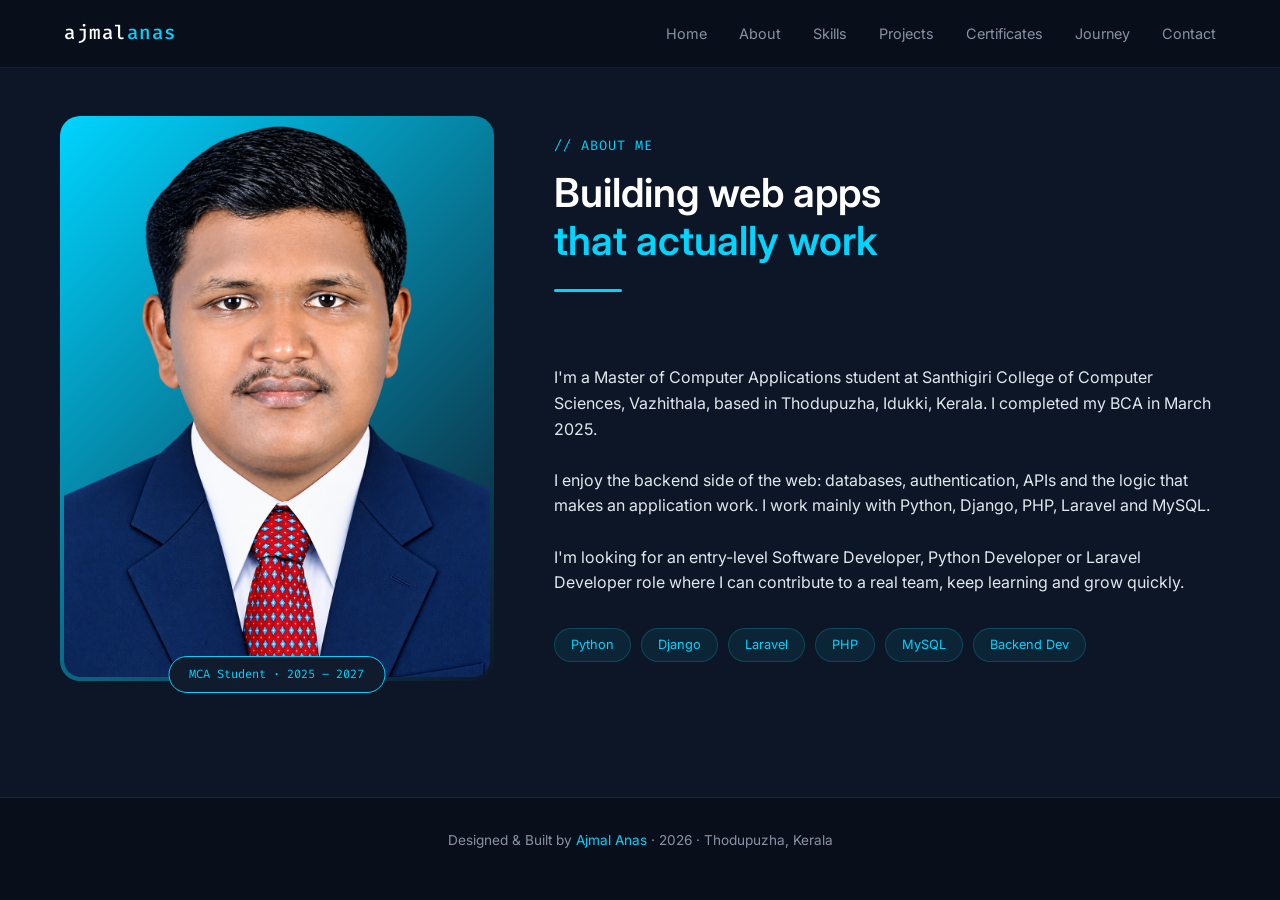
==== commit 969eccb9: "initial commit" ====
--- a/about.html
+++ b/about.html
@@ -42,7 +42,7 @@
             <div class="about-grid">
                 <div class="about-photo-wrapper fade-up">
                     <div class="photo-frame">
-                        <img src="Assets/images/pic_ajmal_2.jpeg" alt="Ajmal Anas" class="about-photo">
+                        <img src="Assets/images/ajmal_image.png" alt="Ajmal Anas" class="about-photo">
                         <!-- <div class="photo-placeholder"><span>AA</span><small>Add your photo<br>Assets/images/pic_ajmal_2.jpeg</small></div> -->
                     </div>
                     <div class="photo-badge">MCA Student · 2025 – 2027</div>
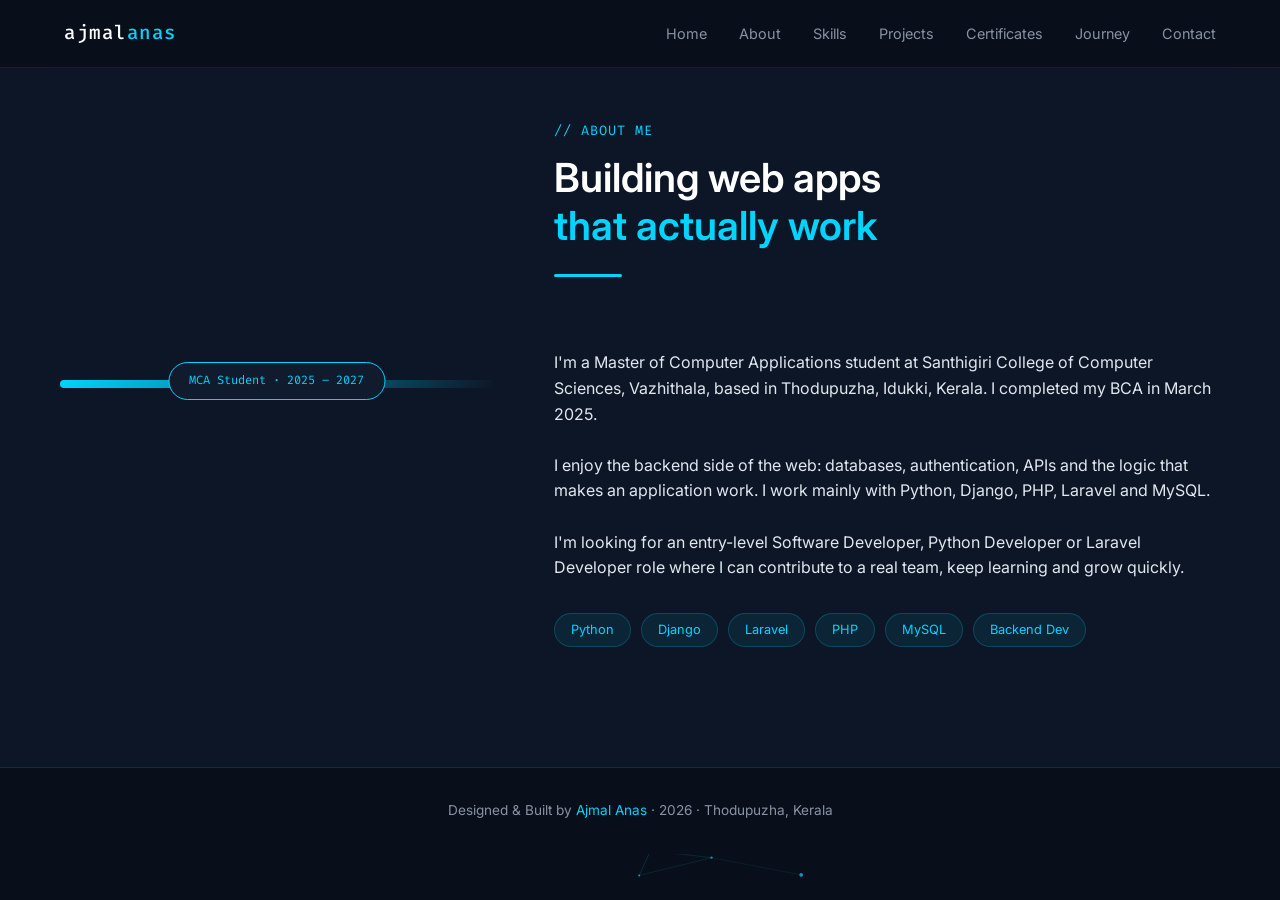
==== commit 57688057: "initial commit" ====
--- a/about.html
+++ b/about.html
@@ -42,7 +42,7 @@
             <div class="about-grid">
                 <div class="about-photo-wrapper fade-up">
                     <div class="photo-frame">
-                        <img src="Assets/images/ajmal_image.png" alt="Ajmal Anas" class="about-photo">
+                        <!-- <img src="Assets/images/ajmal_image.png" alt="Ajmal Anas" class="about-photo"> -->
                         <!-- <div class="photo-placeholder"><span>AA</span><small>Add your photo<br>Assets/images/pic_ajmal_2.jpeg</small></div> -->
                     </div>
                     <div class="photo-badge">MCA Student · 2025 – 2027</div>
